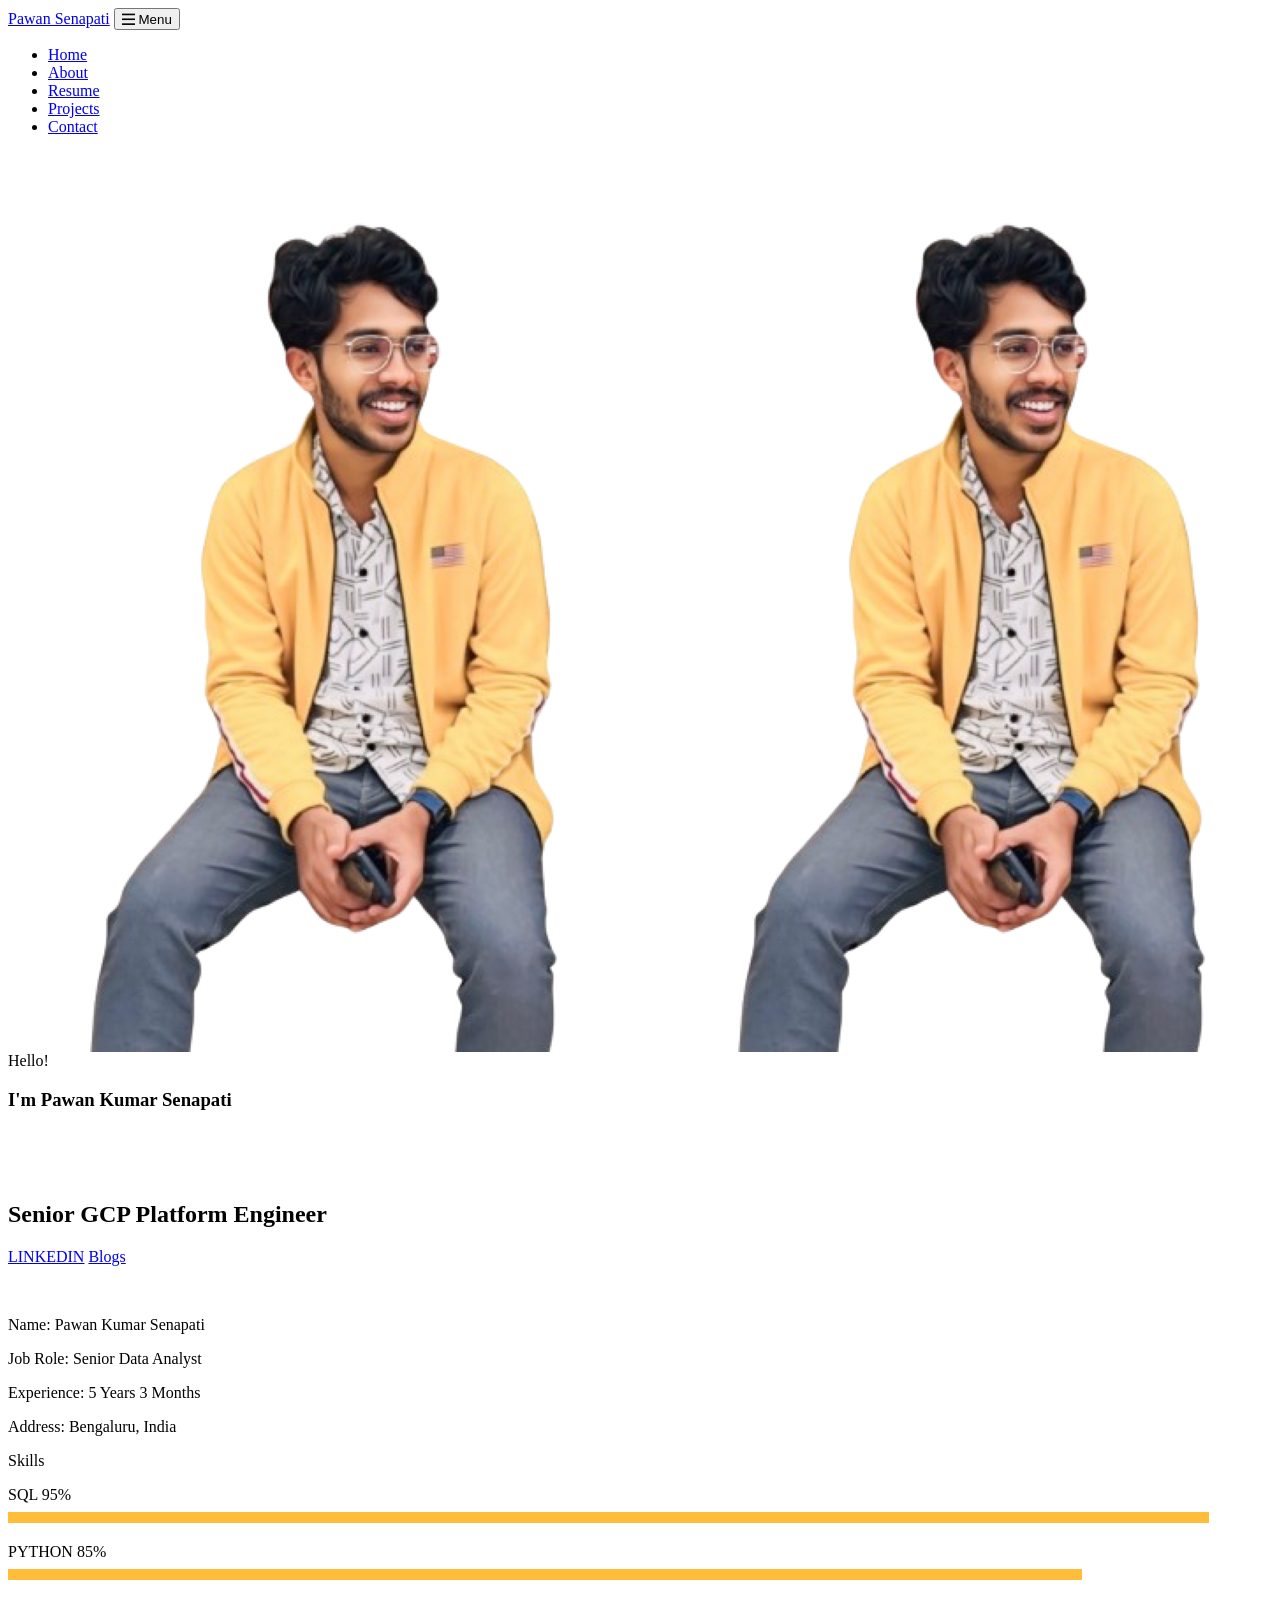
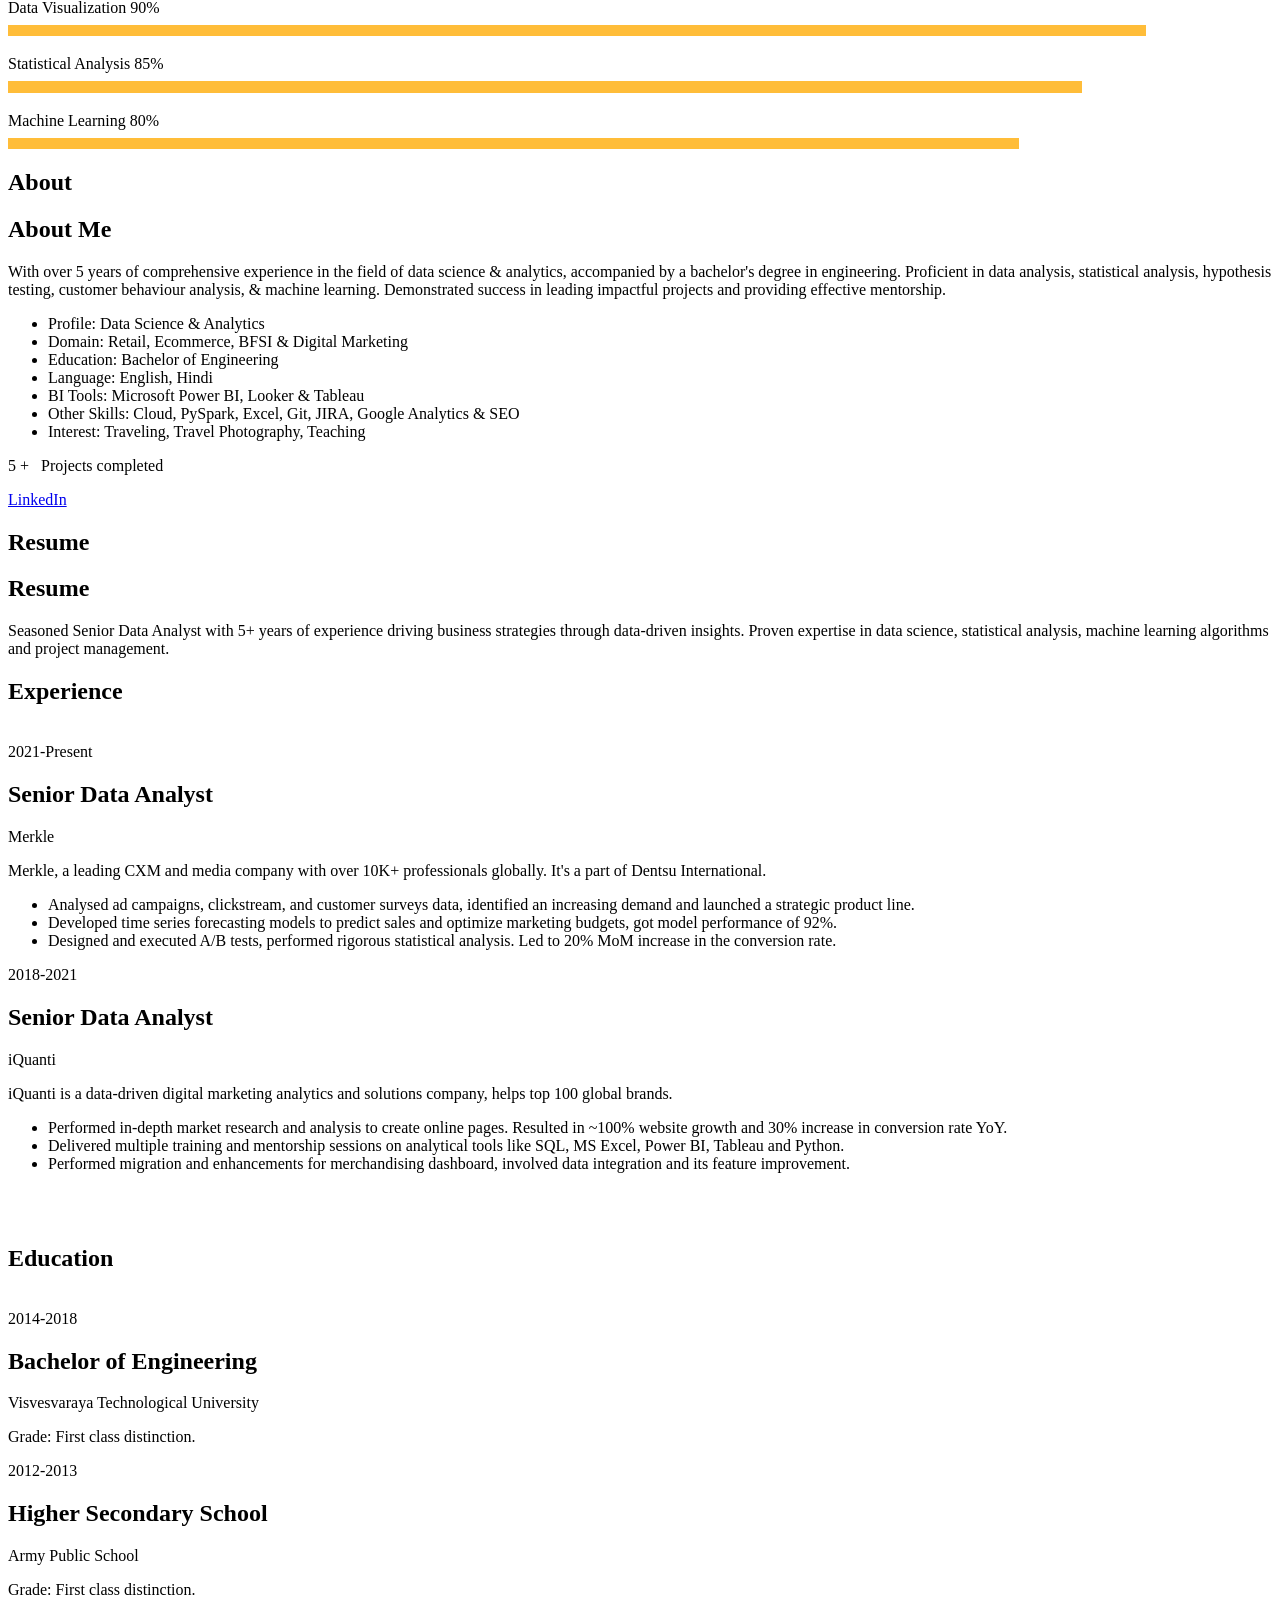
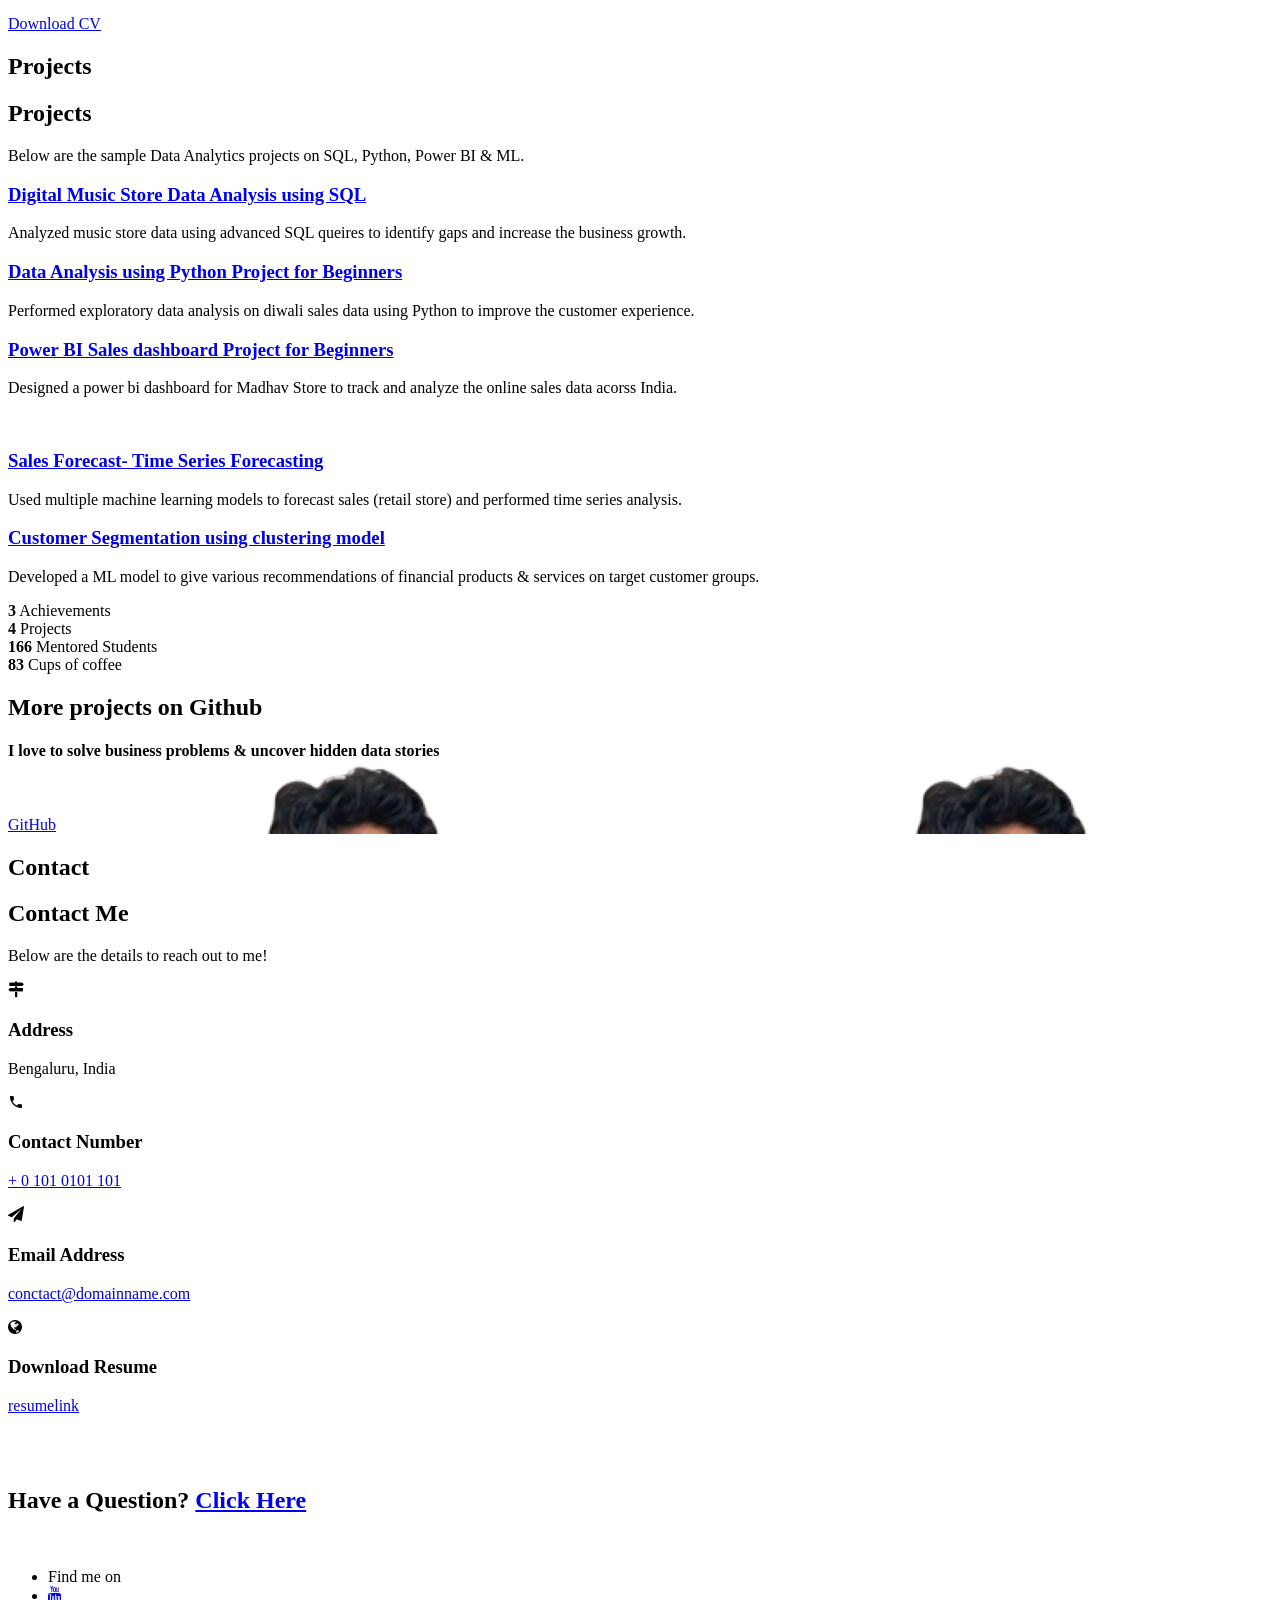
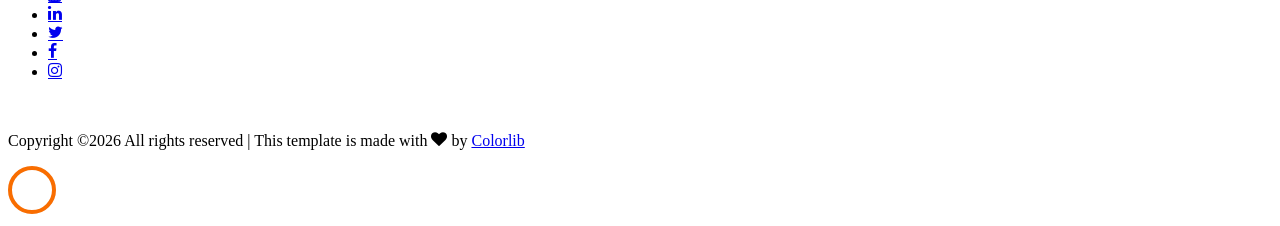
==== index.html @ 149238f6 "bg image" ====
<!DOCTYPE html>
<html lang="en">
  <head>
    <title>Pawan Kumar Senapati Portfolio</title>
    <meta charset="utf-8">
    <meta name="viewport" content="width=device-width, initial-scale=1, shrink-to-fit=no">
    
    <link href="https://fonts.googleapis.com/css?family=Poppins:100,200,300,400,500,600,700,800,900" rel="stylesheet">

    <link rel="stylesheet" href="css/open-iconic-bootstrap.min.css">
    <link rel="stylesheet" href="css/animate.css">
    
    <link rel="stylesheet" href="css/owl.carousel.min.css">
    <link rel="stylesheet" href="css/owl.theme.default.min.css">
    <link rel="stylesheet" href="css/magnific-popup.css">

    <link rel="stylesheet" href="css/aos.css">

    <link rel="stylesheet" href="css/ionicons.min.css">
    
    <link rel="stylesheet" href="css/flaticon.css">
    <link rel="stylesheet" href="css/icomoon.css">
    <link rel="stylesheet" href="css/style.css">



<style>

/*======================================
//--//-->   ABOUT
======================================*/

.about-mf .box-shadow-full {
  padding-top: 4rem;
  padding-bottom: 4rem;
}

.about-mf .about-img {
  margin-bottom: 2rem;
}

.about-mf .about-img img {
  margin-left: 10px;
}


.skill-mf .progress {
  /* background-color: #cde1f8; */
  margin: .5rem 0 1.2rem 0;
  border-radius: 0;
  height: .7rem;
}

.skill-mf .progress .progress-bar {
  height: .7rem;
  background-color: #ffbd39;
}


/* Animation styles */
#typing-animation {
  position: relative;
  font-size: 30px;
  font-weight: bold;
  color: rgb(255, 255, 255);
  overflow: hidden;
  white-space: nowrap;
  animation: typing 3s steps(20, end) infinite;
}

#typing-animation:before {
  content: "";
  /* position: absolute; */
  top: 0;
  left: 0;
  width: 0;
  height: 100%;
  background-color: #ccc;
  animation: typing-cursor 0.5s ease-in-out infinite;
}

@keyframes typing {
  from {
    width: 0;
  }
  to {
    width: 100%;
  }
}

@keyframes typing-cursor {
  from {
    width: 5px;
  }
  to {
    width: 0;
  }
}


/* project image zoom effect */

.zoom-effect {
  overflow: hidden;
  transition: transform 0.3s ease-out;
}

.zoom-effect:hover {
  transform: scale(1.1);
}


</style>


  </head>
  <body data-spy="scroll" data-target=".site-navbar-target" data-offset="300">
	  
	  
    <nav class="navbar navbar-expand-lg navbar-dark ftco_navbar ftco-navbar-light site-navbar-target" id="ftco-navbar">
	    <div class="container">
	      <a class="navbar-brand" href="index.html">Pawan Senapati</a>
	      <button class="navbar-toggler js-fh5co-nav-toggle fh5co-nav-toggle" type="button" data-toggle="collapse" data-target="#ftco-nav" aria-controls="ftco-nav" aria-expanded="false" aria-label="Toggle navigation">
	        <span class="oi oi-menu"></span> Menu
	      </button>

	      <div class="collapse navbar-collapse" id="ftco-nav">
	        <ul class="navbar-nav nav ml-auto">
	          <li class="nav-item"><a href="#home-section" class="nav-link"><span>Home</span></a></li>
	          <li class="nav-item"><a href="#about-section" class="nav-link"><span>About</span></a></li>
	          <li class="nav-item"><a href="#resume-section" class="nav-link"><span>Resume</span></a></li>
	          <li class="nav-item"><a href="#project-section" class="nav-link"><span>Projects</span></a></li>
	          <li class="nav-item"><a href="#contact-section" class="nav-link"><span>Contact</span></a></li>
	        </ul>
	      </div>
	    </div>
	  </nav>
	  <section id="home-section" class="hero">
		  <div class="home-slider  owl-carousel">
	       <div class="slider-item ">
	      	<div class="overlay"></div>
	         <div class="container">
	          <div class="row d-md-flex no-gutters slider-text align-items-end justify-content-end" data-scrollax-parent="true">
	          	<div class="one-third js-fullheight order-md-last img" style="background-image:url(images/bg_main.PNG);">
	          	 <div class="overlay"></div>
	          	</div>
		          <div class="one-forth d-flex  align-items-center ftco-animate" data-scrollax=" properties: { translateY: '70%' }">
		          	<div class="text">
		          		<span class="subheading">Hello!</span>
			            <h3 class="mb-4 mt-3">I'm <span>Pawan Kumar Senapati</span></h3>

						<!-- Element to contain animated typing -->
						<span id="typing-animation"></span>

						<script>

						// Initialize the typing animation
						const typingAnimationElement = document.getElementById('typing-animation');

						// Create an array of typing text
						const typingTexts = [
						'Engineer  ',
						'YouTuber  ',
						'Teacher   ',
						];

						// Create a function to display the typing animation for a given text
						function playTypingAnimation(text) {
						// Loop through each character and add it to the element
						for (let i = 0; i < text.length; i++) {
							setTimeout(() => {
							typingAnimationElement.textContent += text[i];
							}, i * 200); // Increase the delay to slow down the typing animation
						}

						// Once the animation is complete, reset the text and start over
						setTimeout(() => {
							typingAnimationElement.textContent = '';
							playTypingAnimation(typingTexts[(typingTexts.indexOf(text) + 1) % typingTexts.length]);
						}, text.length * 200);
						}

						// Start the typing animation loop
						playTypingAnimation(typingTexts[0]);

						</script>

						<br>
						<br>
			            <h2>Senior GCP Platform Engineer</h2>
						<!-- <h2 class="d-flex" style="margin-bottom: 0">With over 5 years of experience</h2> -->
						<!-- <br> -->
			            <p><a href="https://www.linkedin.com/in/pawangcp/" class="btn btn-primary py-3 px-4"> LINKEDIN</a> 
							<a href="https://medium.com/@pawansenapati1999" class="btn btn-white btn-outline-white py-3 px-4">Blogs</a></p>
		            </div>
		          </div>
	        	</div>
	        </div>
	      </div>
		</div>
    </section>



    <section class="ftco-about img ftco-section ftco-no-pb" id="about-section">
    	<div class="container">
			<div class="row">
				<div class="row d-flex align-items-stretch">
				<!-- <div class="row d-flex"> -->
					<div class="col-md-6 col-lg-5 d-flex">
						<div class="img-about img d-flex align-items-stretch">
							<div class="overlay">
								<div class="row">
									<div class="col-sm-6 col-md-5">
									  <div class="about-img">
										<img src="images/about-me.png" class="img-fluid rounded b-shadow-a" alt="">
									  </div>
									</div>
									<!-- Details next to profile image -->
									<div class="col-sm-6 col-md-7">
									  <div class="about-info">
										<p><span class="title-s">Name: </span> <span>Pawan Kumar Senapati</span></p>
										<p><span class="title-s">Job Role: </span> <span>Senior Data Analyst</span></p>
										<p><span class="title-s">Experience: </span> <span>5 Years 3 Months</span></p>
										<p><span class="title-s">Address: </span> <span>Bengaluru, India</span></p>
									  </div>
									</div>
								  </div>

								<div class="skill-mf">
									<p class="title-s">Skills</p>
									<span>SQL</span> <span class="pull-right">95%</span>
									<div class="progress">
										<div class="progress-bar" role="progressbar" style="width: 95%;" aria-valuenow="95" aria-valuemin="0"
											aria-valuemax="100"></div>
									</div>
									
									<span>PYTHON</span> <span class="pull-right">85%</span>
									<div class="progress">
										<div class="progress-bar" role="progressbar" style="width: 85%" aria-valuenow="85" aria-valuemin="0"
											aria-valuemax="100"></div>
									</div>
									
									<span>Data Visualization</span> <span class="pull-right">90%</span>
									<div class="progress">
										<div class="progress-bar" role="progressbar" style="width: 90%" aria-valuenow="90" aria-valuemin="0"
											aria-valuemax="100"></div>
									</div>
									
									<span>Statistical Analysis</span> <span class="pull-right">85%</span>
									<div class="progress">
										<div class="progress-bar" role="progressbar" style="width: 85%" aria-valuenow="85" aria-valuemin="0"
											aria-valuemax="100"></div>
									</div>
									
									<span>Machine Learning</span> <span class="pull-right">80%</span>
									<div class="progress">
										<div class="progress-bar" role="progressbar" style="width: 80%" aria-valuenow="80" aria-valuemin="0"
											aria-valuemax="100"></div>
									</div>
								</div>
							</div>
						</div>
					</div>
					
					<div class="col-md-6 col-lg-7 pl-lg-5 pb-5">
						<div class="row justify-content-start pb-3">
							<div class="col-md-12 heading-section ftco-animate">
								
								<h1 class="big">About</h1>
								<h2 class="mb-4">About Me</h2>
								
								<p>With over 5 years of comprehensive experience in the field of data science & analytics, accompanied by a bachelor's degree in engineering. 
									Proficient in data analysis, statistical analysis, hypothesis testing, customer behaviour analysis, &amp; machine learning. 
									Demonstrated success in leading impactful projects and providing effective mentorship.</p>
								<ul class="about-info mt-4 px-md-0 px-2">
									<li class="d-flex"><span>Profile:</span> <span>Data Science &amp; Analytics</span></li>
									<li class="d-flex"><span>Domain:</span> <span>Retail, Ecommerce, BFSI &amp; Digital Marketing</span></li>
									<li class="d-flex"><span>Education:</span> <span>Bachelor of Engineering</span></li>
									<li class="d-flex"><span>Language:</span> <span>English, Hindi</span></li>
									<li class="d-flex"><span>BI Tools:</span> <span>Microsoft Power BI, Looker &amp; Tableau</span></li>
									<li class="d-flex"><span>Other Skills:</span> <span>Cloud, PySpark, Excel, Git, JIRA, Google Analytics &amp; SEO</span></li>
									<li class="d-flex"><span>Interest:</span> <span>Traveling, Travel Photography, Teaching</span></li>
									
								</ul>
							</div>
						</div>


						<div class="counter-wrap ftco-animate d-flex mt-md-3">
							<div class="text">
								<p class="mb-4">
									<span class="number" data-number="30">0</span> <span>+</span>
									<span>&nbsp; Projects completed</span>
								</p>
								<p><a href="https://www.linkedin.com/in/rishabhnmishra/" class="btn btn-primary py-3 px-3">LinkedIn</a></p>
							</div>
						</div>
					</div>
				</div>
			</div>
		</div>
    </section>



	
    <section class="ftco-section ftco-no-pb" id="resume-section">
    	<div class="container">
    		<div class="row justify-content-center pb-5">
          <div class="col-md-10 heading-section text-center ftco-animate">
          	<h1 class="big big-2">Resume</h1>
            <h2 class="mb-4">Resume</h2>
            <p>Seasoned Senior Data Analyst with 5+ years of experience driving business strategies through data-driven insights. Proven expertise in data science, statistical analysis, machine learning algorithms and project management.</p>
          </div>
        </div>

		<div class="row">
			<h1 class="big-4">Experience</h1>
			<div class="underline"></div>
		</div>
		<br>
		
		<div class="row">
				<div class="col-md-6">
					<div class="resume-wrap ftco-animate">
						<span class="date">2021-Present</span>
						<h2>Senior Data Analyst</h2>
						<span class="position">Merkle</span>
						<p class="mt-4">Merkle, a leading CXM and media company with over 10K+ professionals globally. It's a part of Dentsu International. 
							<ul>
								<li>Analysed ad campaigns, clickstream, and customer surveys data, identified an increasing demand and launched a strategic product line.</li>
								<li>Developed time series forecasting models to predict sales and optimize marketing budgets, got model performance of 92%.</li>
								<li>Designed and executed A/B tests, performed rigorous statistical analysis. Led to 20% MoM increase in the conversion rate.</li>
							</ul>
						</p>
					</div>

				</div>

				<div class="col-md-6">
					<div class="resume-wrap ftco-animate">
						<span class="date">2018-2021</span>
						<h2>Senior Data Analyst</h2>
						<span class="position">iQuanti</span>
						<p class="mt-4">iQuanti is a data-driven digital marketing analytics and solutions company, helps top 100 global brands. 
							<ul>
								<li>Performed in-depth market research and analysis to create online pages. Resulted in ~100% website growth and 30% increase in conversion rate YoY.</li>
								<li>Delivered multiple training and mentorship sessions on analytical tools like SQL, MS Excel, Power BI, Tableau and Python.</li>
								<li>Performed migration and enhancements for merchandising dashboard, involved data integration and its feature improvement.</li>
							</ul>
						</p>
					</div>

				</div>
			</div>

		<br>
		<br>

		<div class="row">
			<h1 class="big-4">Education</h1>
			<div class="underline"></div>
		</div>
		<br>
		
			<div class="row">
    			<div class="col-md-6">
    				<div class="resume-wrap ftco-animate">
    					<span class="date">2014-2018</span>
    					<h2>Bachelor of Engineering</h2>
    					<span class="position">Visvesvaraya Technological University</span>
    					<p class="mt-4">Grade: First class distinction.</p>
    				</div>
    			</div>

    			<div class="col-md-6">
    				<div class="resume-wrap ftco-animate">
    					<span class="date">2012-2013</span>
    					<h2>Higher Secondary School</h2>
    					<span class="position">Army Public School</span>
    					<p class="mt-4">Grade: First class distinction.</p>
    				</div>
				</div>
    		</div>

    		<div class="row justify-content-center mt-5">
    			<div class="col-md-6 text-center ftco-animate">
    				<p><a href="#" class="btn btn-primary py-4 px-5">Download CV</a></p>
    			</div>
    		</div>
    	</div>
    </section>

   

    <section class="ftco-section" id="project-section">
      <div class="container">
        <div class="row justify-content-center mb-5 pb-5">
          <div class="col-md-7 heading-section text-center ftco-animate">
            <h1 class="big big-2">Projects</h1>
            <h2 class="mb-4">Projects</h2>
            <p>Below are the sample Data Analytics projects on SQL, Python, Power BI & ML.</p>
          </div>
        </div>
        <div class="row d-flex">
          <div class="col-md-4 d-flex ftco-animate">
          	<div class="blog-entry justify-content-end">
              <a href="https://github.com/rishabhnmishra/SQL_Music_Store_Analysis/blob/main/Music_Store_Query.sql" class="block-20 zoom-effect" style="background-image: url('images/proj_1.jpg');">
              </a>
              <div class="text mt-3 float-right d-block">

                <h3 class="heading"><a href="https://github.com/rishabhnmishra/SQL_Music_Store_Analysis/blob/main/Music_Store_Query.sql">Digital Music Store Data Analysis using SQL</a></h3>
                <p>Analyzed music store data using advanced SQL queires to identify gaps and increase the business growth.</p>
              </div>
            </div>
          </div>
          <div class="col-md-4 d-flex ftco-animate">
          	<div class="blog-entry justify-content-end">
              <a href="https://github.com/rishabhnmishra/Python_Diwali_Sales_Analysis/blob/main/Diwali_Sales_Analysis.ipynb" class="block-20 zoom-effect" style="background-image: url('images/proj_2.jpg');">
              </a>
              <div class="text mt-3 float-right d-block">

                <h3 class="heading"><a href="https://github.com/rishabhnmishra/Python_Diwali_Sales_Analysis/blob/main/Diwali_Sales_Analysis.ipynb">Data Analysis using Python Project for Beginners</a></h3>
                <p>Performed exploratory data analysis on diwali sales data using Python to improve the customer experience.</p>
              </div>
            </div>
          </div>
          <div class="col-md-4 d-flex ftco-animate">
          	<div class="blog-entry">
              <a href="https://github.com/rishabhnmishra/Madhav_Store_Analysis_PowerBI/blob/main/Madhav%20Store%20dashboard.jpg" class="block-20 zoom-effect" style="background-image: url('images/proj_3.jpg');">
              </a>
              <div class="text mt-3 float-right d-block">

                <h3 class="heading"><a href="https://github.com/rishabhnmishra/Madhav_Store_Analysis_PowerBI/blob/main/Madhav%20Store%20dashboard.jpg">Power BI Sales dashboard Project for Beginners</a></h3>
                <p>Designed a power bi dashboard for Madhav Store to track and analyze the online sales data acorss India.</p>
              </div>
            </div>
          </div>
        </div>
	<br>
		<!-- added justify-content-center to center align the last two projects -->
		<div class="row d-flex justify-content-center">  
			<div class="col-md-4 d-flex ftco-animate">
				<div class="blog-entry justify-content-end">
				<a href="https://github.com/rishabhnmishra/sales_forecasting/tree/main" class="block-20 zoom-effect" style="background-image: url('images/proj_4.jpg');">
				</a>
				<div class="text mt-3 float-right d-block">
  
				  <h3 class="heading"><a href="https://github.com/rishabhnmishra/sales_forecasting/tree/main">Sales Forecast- Time Series Forecasting</a></h3>
				  <p>Used multiple machine learning models to forecast sales (retail store) and performed time series analysis.</p>
				</div>
			  </div>
			</div>
			<div class="col-md-4 d-flex ftco-animate">
				<div class="blog-entry justify-content-end">
				<a href="https://github.com/rishabhnmishra/customer_segmentation/blob/main/Customer_Segmentation-final.ipynb" class="block-20 zoom-effect" style="background-image: url('images/proj_5.jpg');">
				</a>
				<div class="text mt-3 float-right d-block">
  
				  <h3 class="heading"><a href="https://github.com/rishabhnmishra/customer_segmentation/blob/main/Customer_Segmentation-final.ipynb">Customer Segmentation using clustering model</a></h3>
				  <p>Developed a ML model to give various recommendations of financial products &amp; services on target customer groups.</p>
				</div>
			  </div>
			</div>
		 </div>
	  </div>
    </section>

	<section class="ftco-section ftco-no-pt ftco-no-pb ftco-counter img" id="section-counter">
      <div class="container">
		<div class="row d-md-flex align-items-center">
          <div class="col-md d-flex justify-content-center counter-wrap ftco-animate">
            <div class="block-18">
              <div class="text">
                <strong class="number" data-number="20">0</strong>
                <span>Achievements</span>
              </div>
            </div>
          </div>
          <div class="col-md d-flex justify-content-center counter-wrap ftco-animate">
            <div class="block-18">
              <div class="text">
                <strong class="number" data-number="30">0</strong>
                <span>Projects</span>
              </div>
            </div>
          </div>
          <div class="col-md d-flex justify-content-center counter-wrap ftco-animate">
            <div class="block-18">
              <div class="text">
                <strong class="number" data-number="1000">0</strong>
                <span>Mentored Students</span>
              </div>
            </div>
          </div>
          <div class="col-md d-flex justify-content-center counter-wrap ftco-animate">
            <div class="block-18">
              <div class="text">
                <strong class="number" data-number="500">0</strong>
                <span>Cups of coffee</span>
              </div>
            </div>
          </div>
        </div>
      </div>
	
	  <div class="ftco-section ftco-hireme img margin-top" style="background-image: url(images/bg_main.PNG)">
			<!-- <div class="container"> -->
				<div class="row justify-content-center">
					<div class="col-md-7 ftco-animate text-center">
						<h2>More projects on<span> Github  </span> </h2>
						<div class="heading"> <h4> I love to solve business problems &amp; uncover hidden data stories </h4>
						<br>
						<p><a href="https://github.com/rishabhnmishra" class="btn btn-primary py-3 px-5">GitHub</a></p>
						</div>
					</div>
				</div>
			<!-- </div> -->
		</div>
	</section>



    <section class="ftco-section contact-section ftco-no-pb" id="contact-section">
      <div class="container">
      	<div class="row justify-content-center mb-5 pb-3">
          <div class="col-md-7 heading-section text-center ftco-animate">
            <h1 class="big big-2">Contact</h1>
            <h2 class="mb-4">Contact Me</h2>
            <p>Below are the details to reach out to me!</p>
          </div>
        </div>

        <div class="row d-flex contact-info mb-5">
          <div class="col-md-6 col-lg-3 d-flex ftco-animate">
          	<div class="align-self-stretch box p-4 text-center">
          		<div class="icon d-flex align-items-center justify-content-center">
          			<span class="icon-map-signs"></span>
          		</div>
          		<h3 class="mb-4">Address</h3>
	            <p>Bengaluru, India</p>
	          </div>
          </div>
          <div class="col-md-6 col-lg-3 d-flex ftco-animate">
          	<div class="align-self-stretch box p-4 text-center">
          		<div class="icon d-flex align-items-center justify-content-center">
          			<span class="icon-phone2"></span>
          		</div>
          		<h3 class="mb-4">Contact Number</h3>
	            <p><a href="tel://0101010101">+ 0 101 0101 101</a></p>
	          </div>
          </div>
          <div class="col-md-6 col-lg-3 d-flex ftco-animate">
          	<div class="align-self-stretch box p-4 text-center">
          		<div class="icon d-flex align-items-center justify-content-center">
          			<span class="icon-paper-plane"></span>
          		</div>
          		<h3 class="mb-4">Email Address</h3>
	            <p><a href="mailto:info@yoursite.com">conctact@domainname.com</a></p>
	          </div>
          </div>
          <div class="col-md-6 col-lg-3 d-flex ftco-animate">
          	<div class="align-self-stretch box p-4 text-center">
          		<div class="icon d-flex align-items-center justify-content-center">
          			<span class="icon-globe"></span>
          		</div>
          		<h3 class="mb-4">Download Resume</h3>
	            <p><a href="#">resumelink</a></p>
	          </div>
          </div>

		  <div class="container">
			<br>
			<br>
			<div class="row justify-content-center">
				<div class="col-md-7 ftco-animate text-center">
					<h2>Have a<span> Question?  </span> <a href="https://forms.gle/uLaTShUKXraAvHJ77" class="btn btn-primary py-3 px-5">Click Here</a> </h2>
				</div>
			</div>
				<br>
					<ul class="ftco-footer-social list-unstyled d-flex justify-content-center align-items-center mb-0">
					  <li class="ftco-animate normal-txt">Find me on  </li>
					  <li class="ftco-animate"><a href="https://www.youtube.com/@RishabhMishraOfficial"><span class="icon-youtube"></span></a></li>
					  <li class="ftco-animate"><a href="https://www.linkedin.com/in/rishabhnmishra/"><span class="icon-linkedin"></span></a></li>  
					  <li class="ftco-animate"><a href="https://twitter.com/rishabhnmishra"><span class="icon-twitter"></span></a></li>
					  <li class="ftco-animate"><a href="https://twitter.com/rishabhnmishra"><span class="icon-facebook"></span></a></li>
				      <li class="ftco-animate"><a href="https://www.instagram.com/rishabhnmishra/"><span class="icon-instagram"></span></a></li>
					</ul>
				<br>
		   </div>
   </div>
 </section>


 
	
    <footer class="ftco-footer ftco-section">
		<div class="container">
		  <div class="row">
			<div class="col-md-12 text-center">
  
			  <p><!-- Link back to Colorlib can't be removed. Template is licensed under CC BY 3.0. -->
	Copyright &copy;<script>document.write(new Date().getFullYear());</script> All rights reserved | This template is made with <i class="icon-heart color-danger" aria-hidden="true"></i> by <a href="https://colorlib.com" target="_blank">Colorlib</a>
	<!-- Link back to Colorlib can't be removed. Template is licensed under CC BY 3.0. --></p>
			</div>
		  </div>
		</div>
	  </footer>


  <!-- loader -->
  <div id="ftco-loader" class="show fullscreen"><svg class="circular" width="48px" height="48px"><circle class="path-bg" cx="24" cy="24" r="22" fill="none" stroke-width="4" stroke="#eeeeee"/><circle class="path" cx="24" cy="24" r="22" fill="none" stroke-width="4" stroke-miterlimit="10" stroke="#F96D00"/></svg></div>


  <script src="js/jquery.min.js"></script>
  <script src="js/jquery-migrate-3.0.1.min.js"></script>
  <script src="js/popper.min.js"></script>
  <script src="js/bootstrap.min.js"></script>
  <script src="js/jquery.easing.1.3.js"></script>
  <script src="js/jquery.waypoints.min.js"></script>
  <script src="js/jquery.stellar.min.js"></script>
  <script src="js/owl.carousel.min.js"></script>
  <script src="js/jquery.magnific-popup.min.js"></script>
  <script src="js/aos.js"></script>
  <script src="js/jquery.animateNumber.min.js"></script>
  <script src="js/scrollax.min.js"></script>
  
  <script src="js/main.js"></script>
    
  </body>
</html>
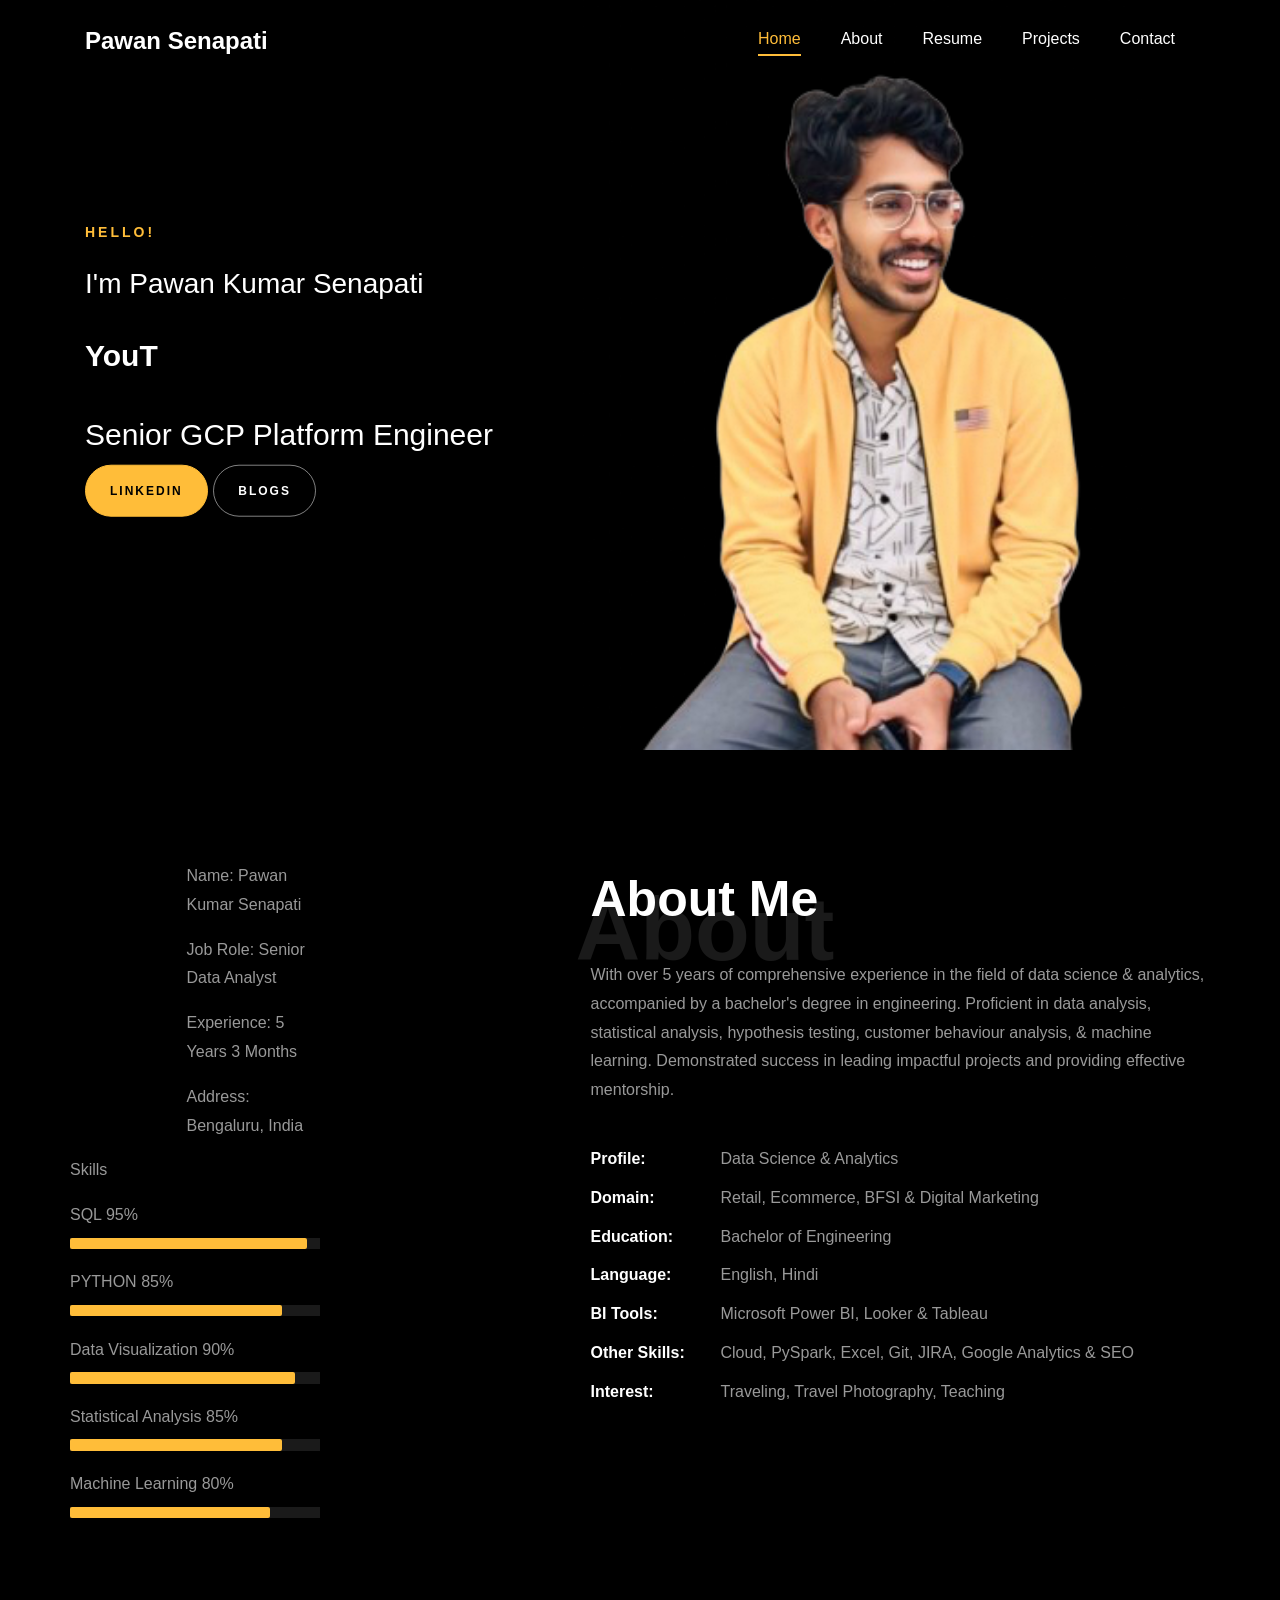
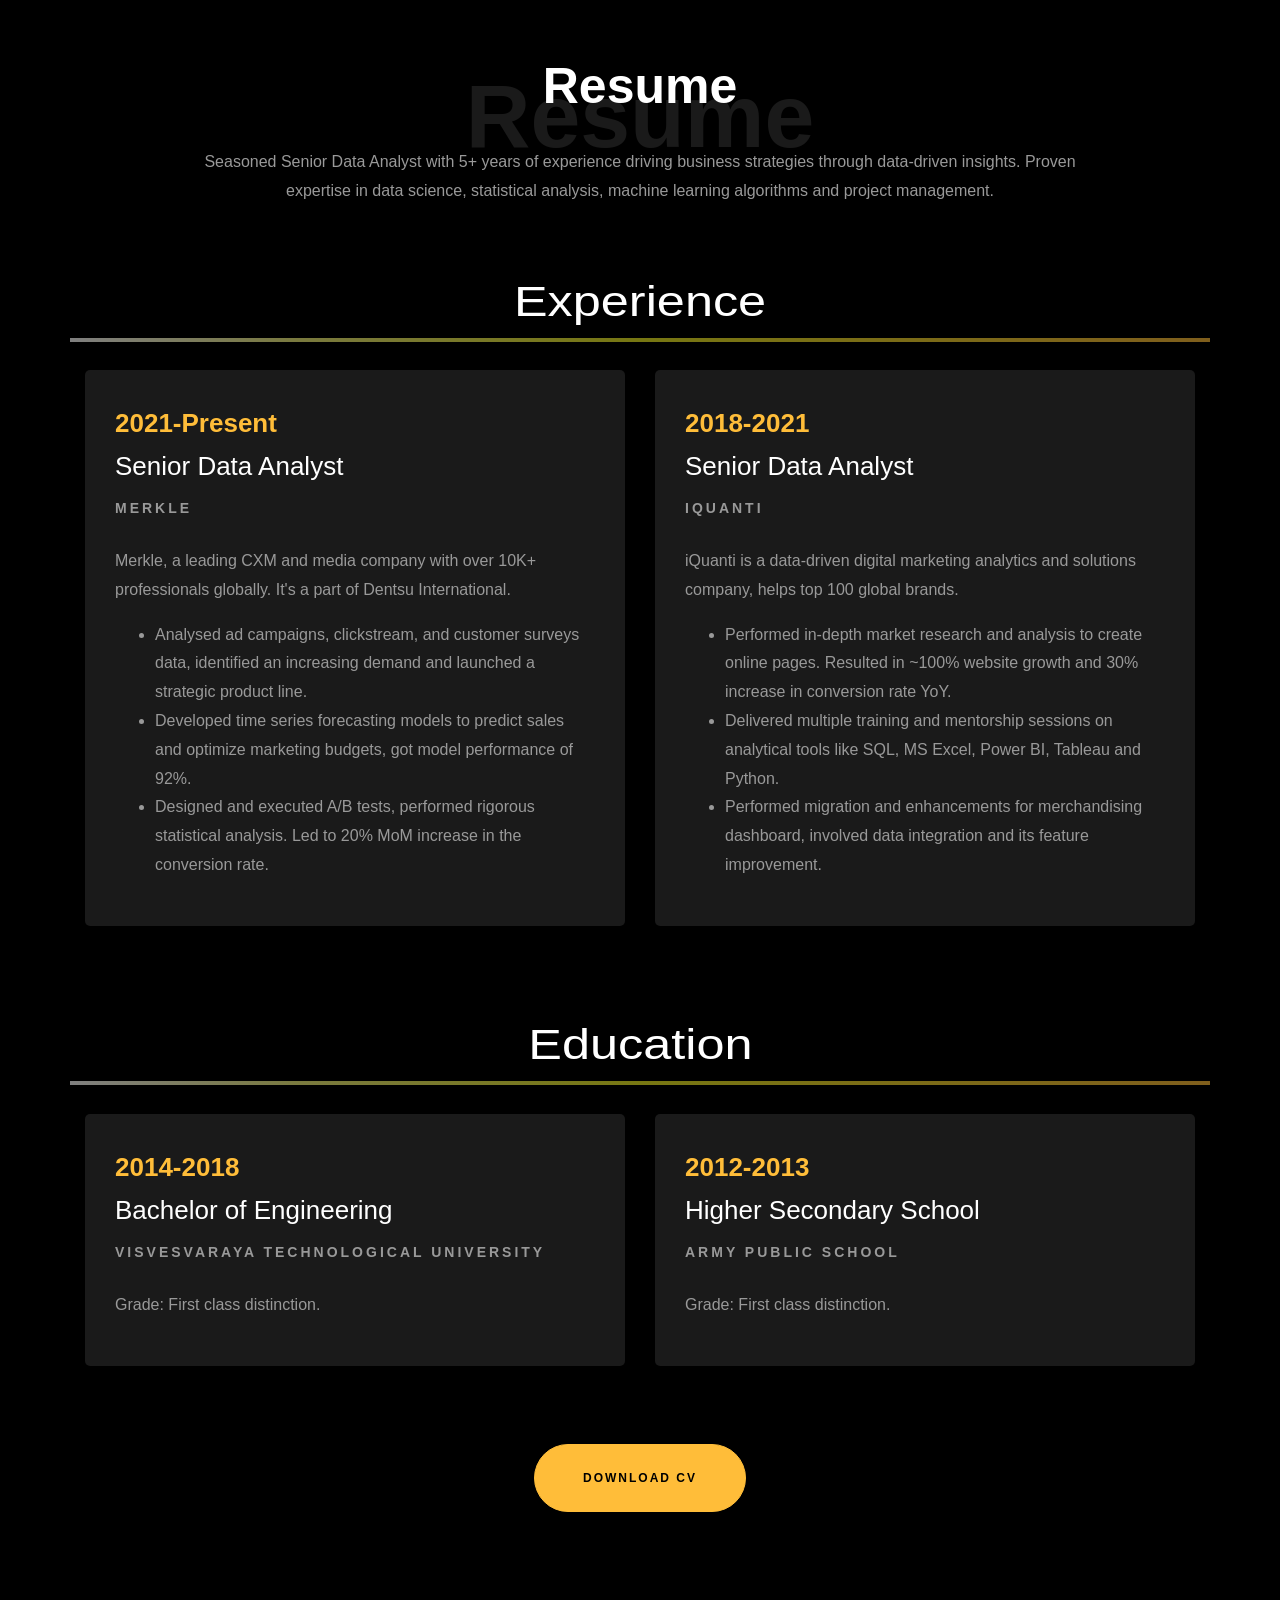
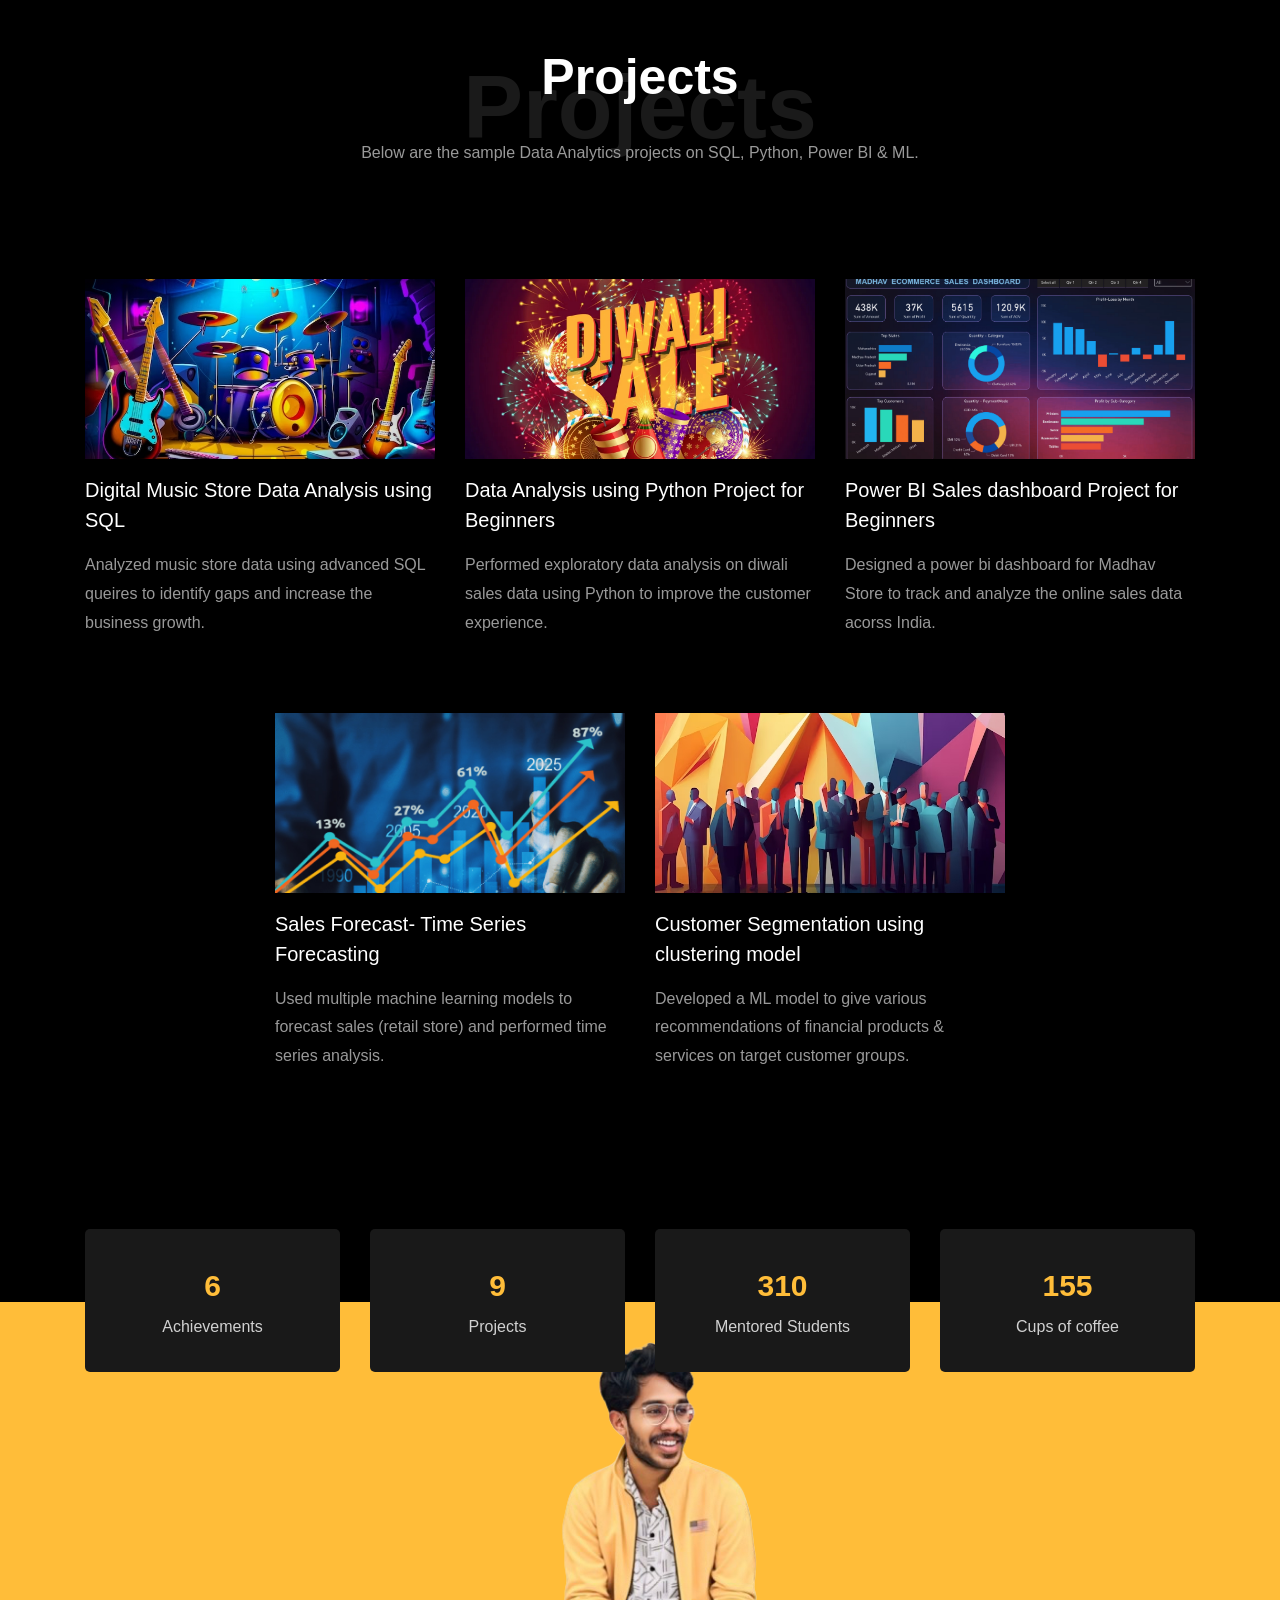
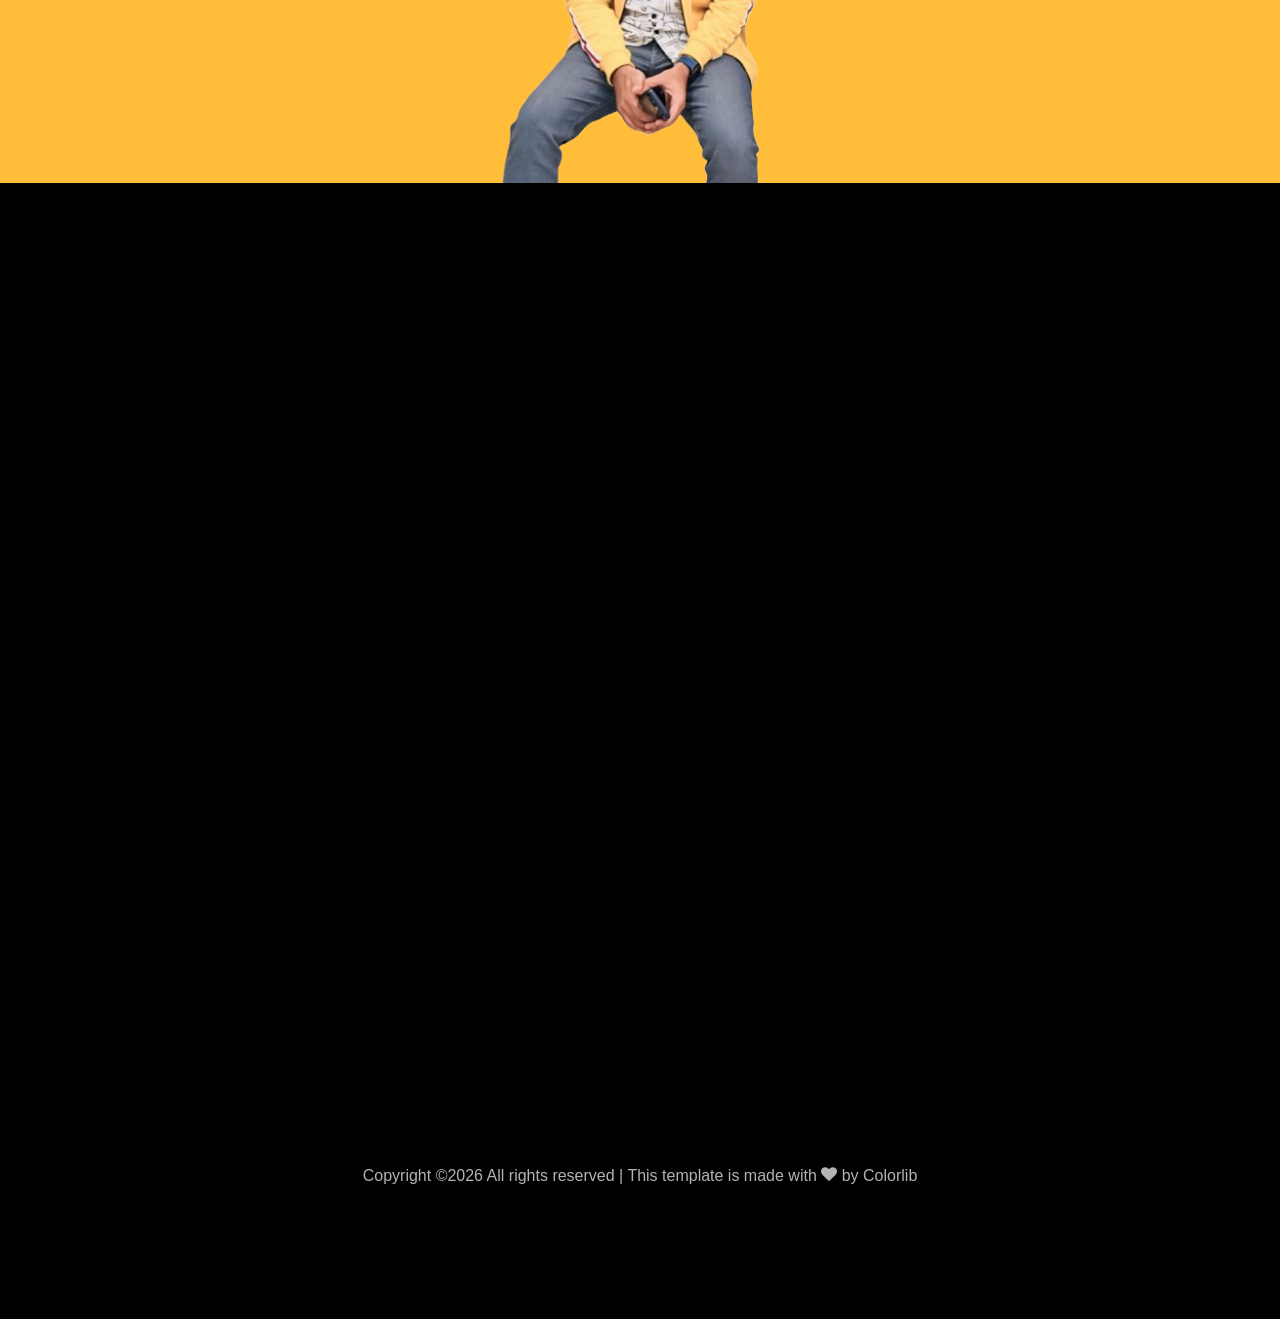
==== commit 5e0ed949: "remove projects and linkedin extra" ====
--- a/index.html
+++ b/index.html
@@ -285,17 +285,6 @@
 								</ul>
 							</div>
 						</div>
-
-
-						<div class="counter-wrap ftco-animate d-flex mt-md-3">
-							<div class="text">
-								<p class="mb-4">
-									<span class="number" data-number="30">0</span> <span>+</span>
-									<span>&nbsp; Projects completed</span>
-								</p>
-								<p><a href="https://www.linkedin.com/in/rishabhnmishra/" class="btn btn-primary py-3 px-3">LinkedIn</a></p>
-							</div>
-						</div>
 					</div>
 				</div>
 			</div>
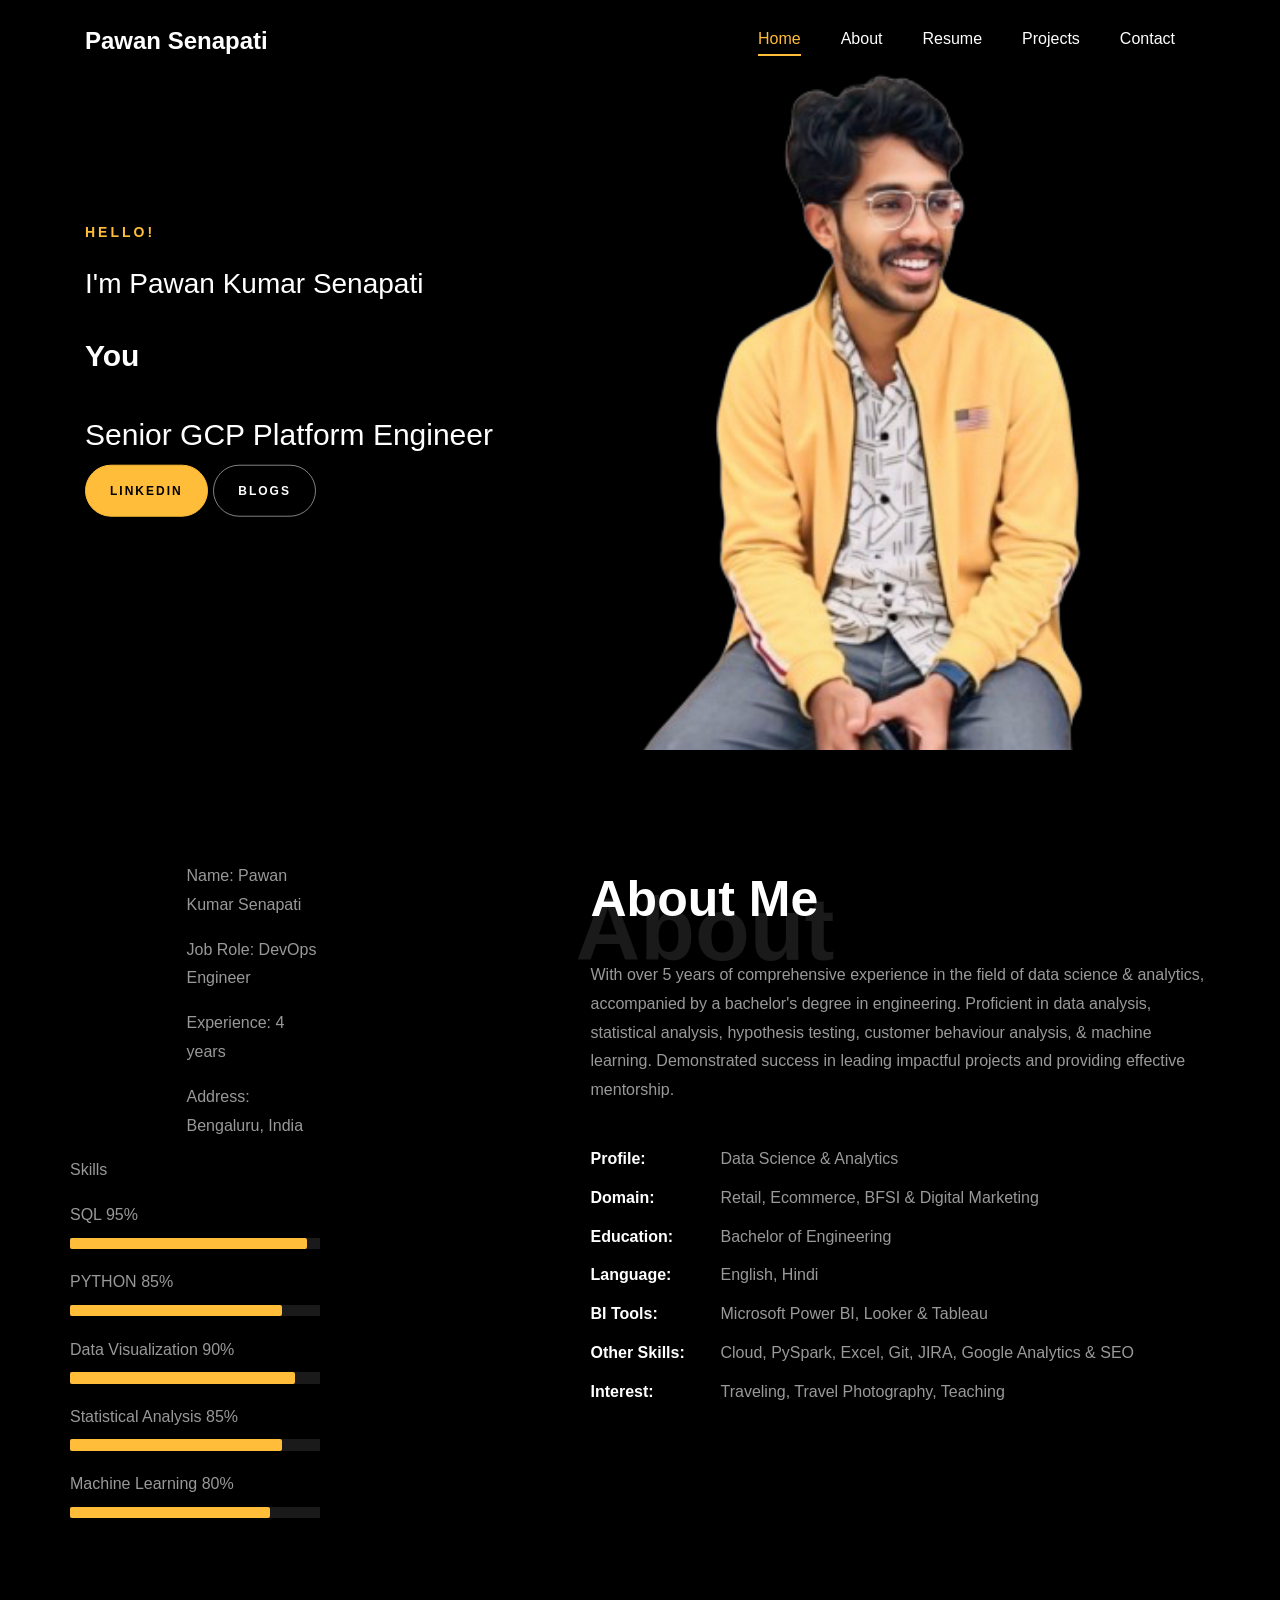
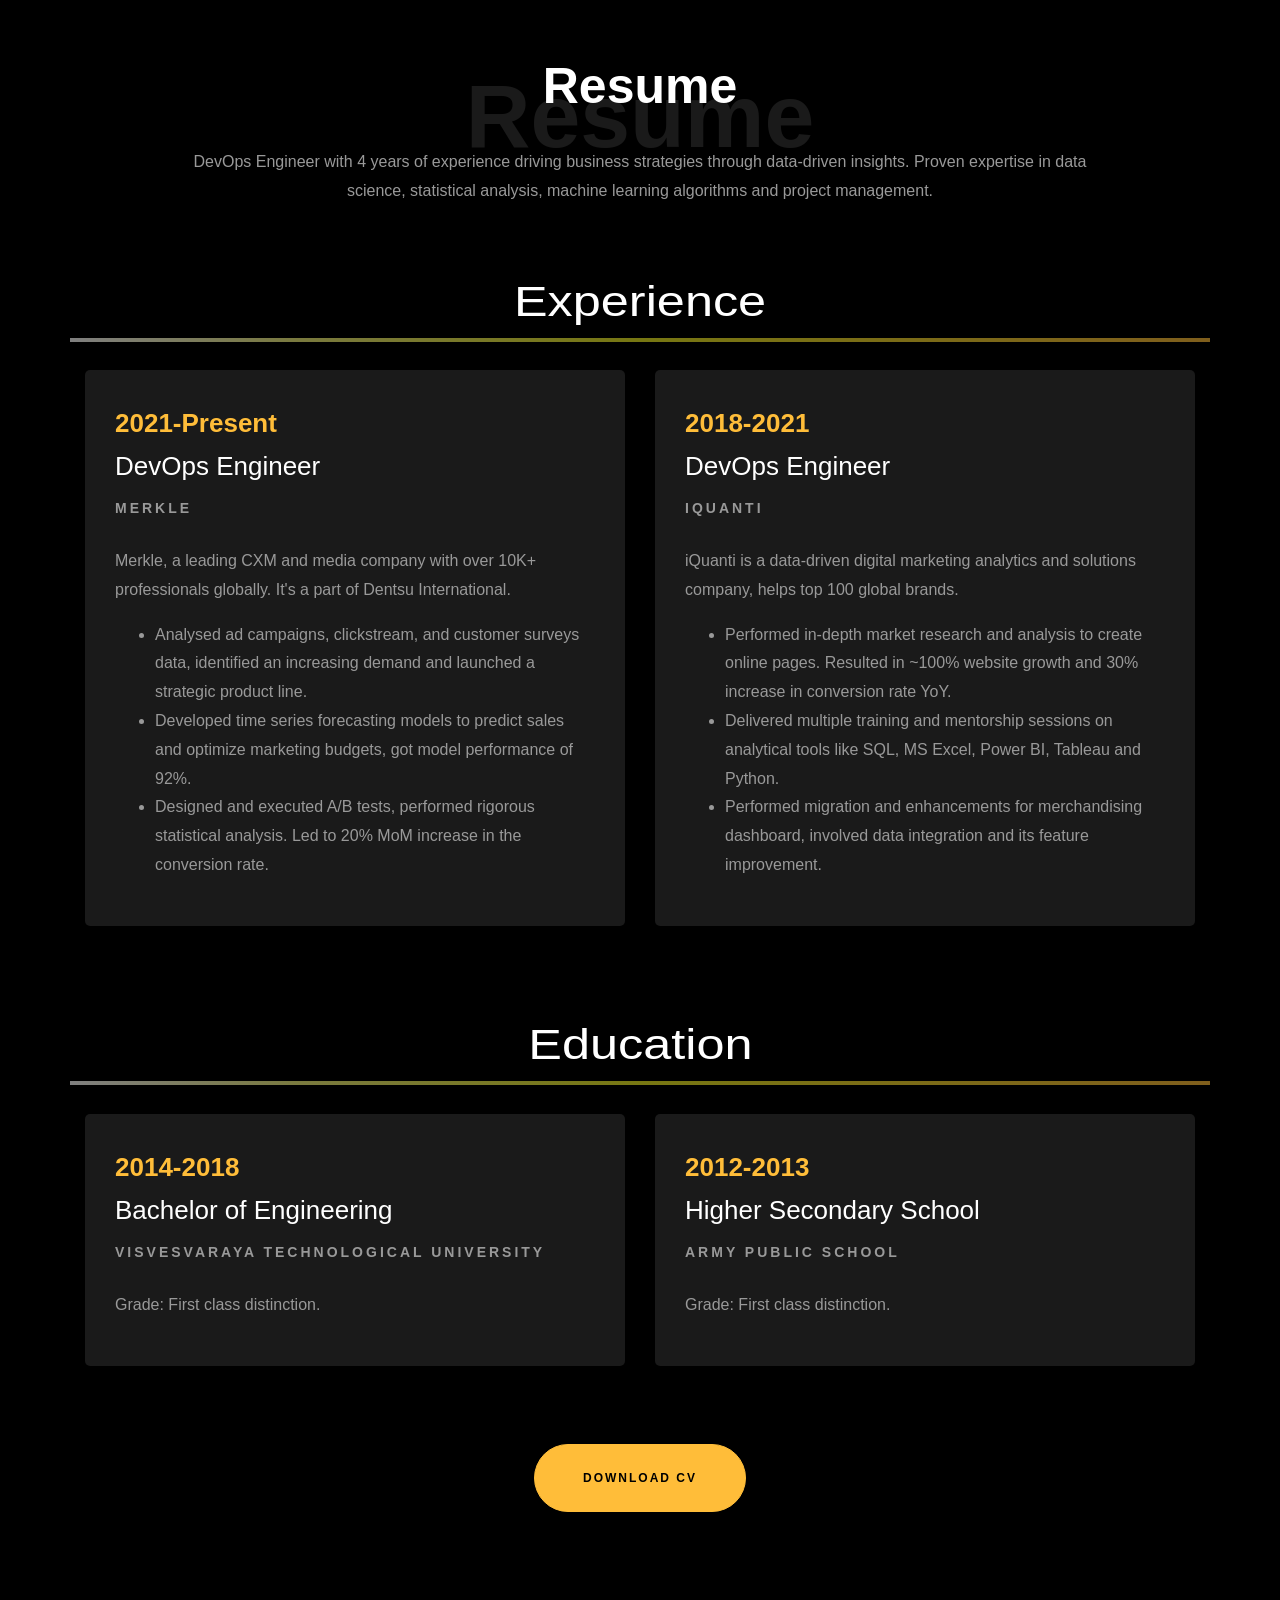
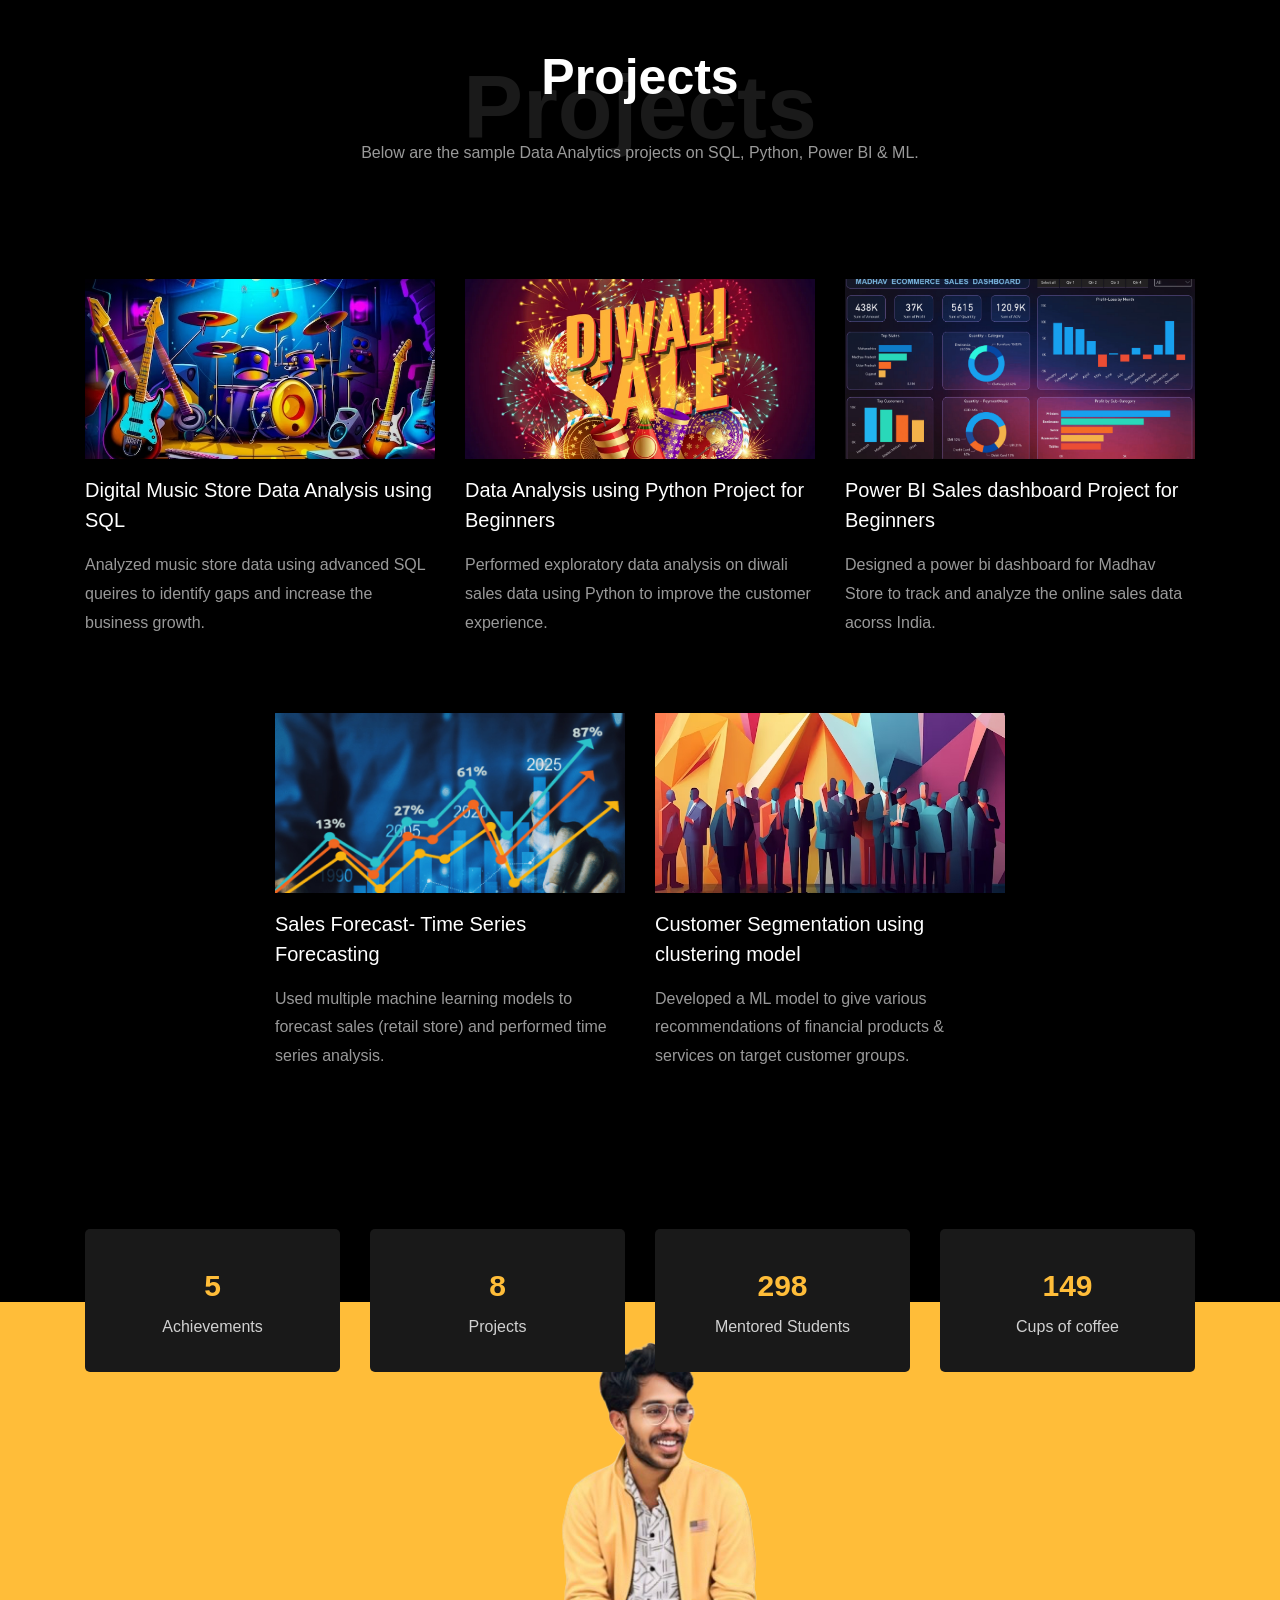
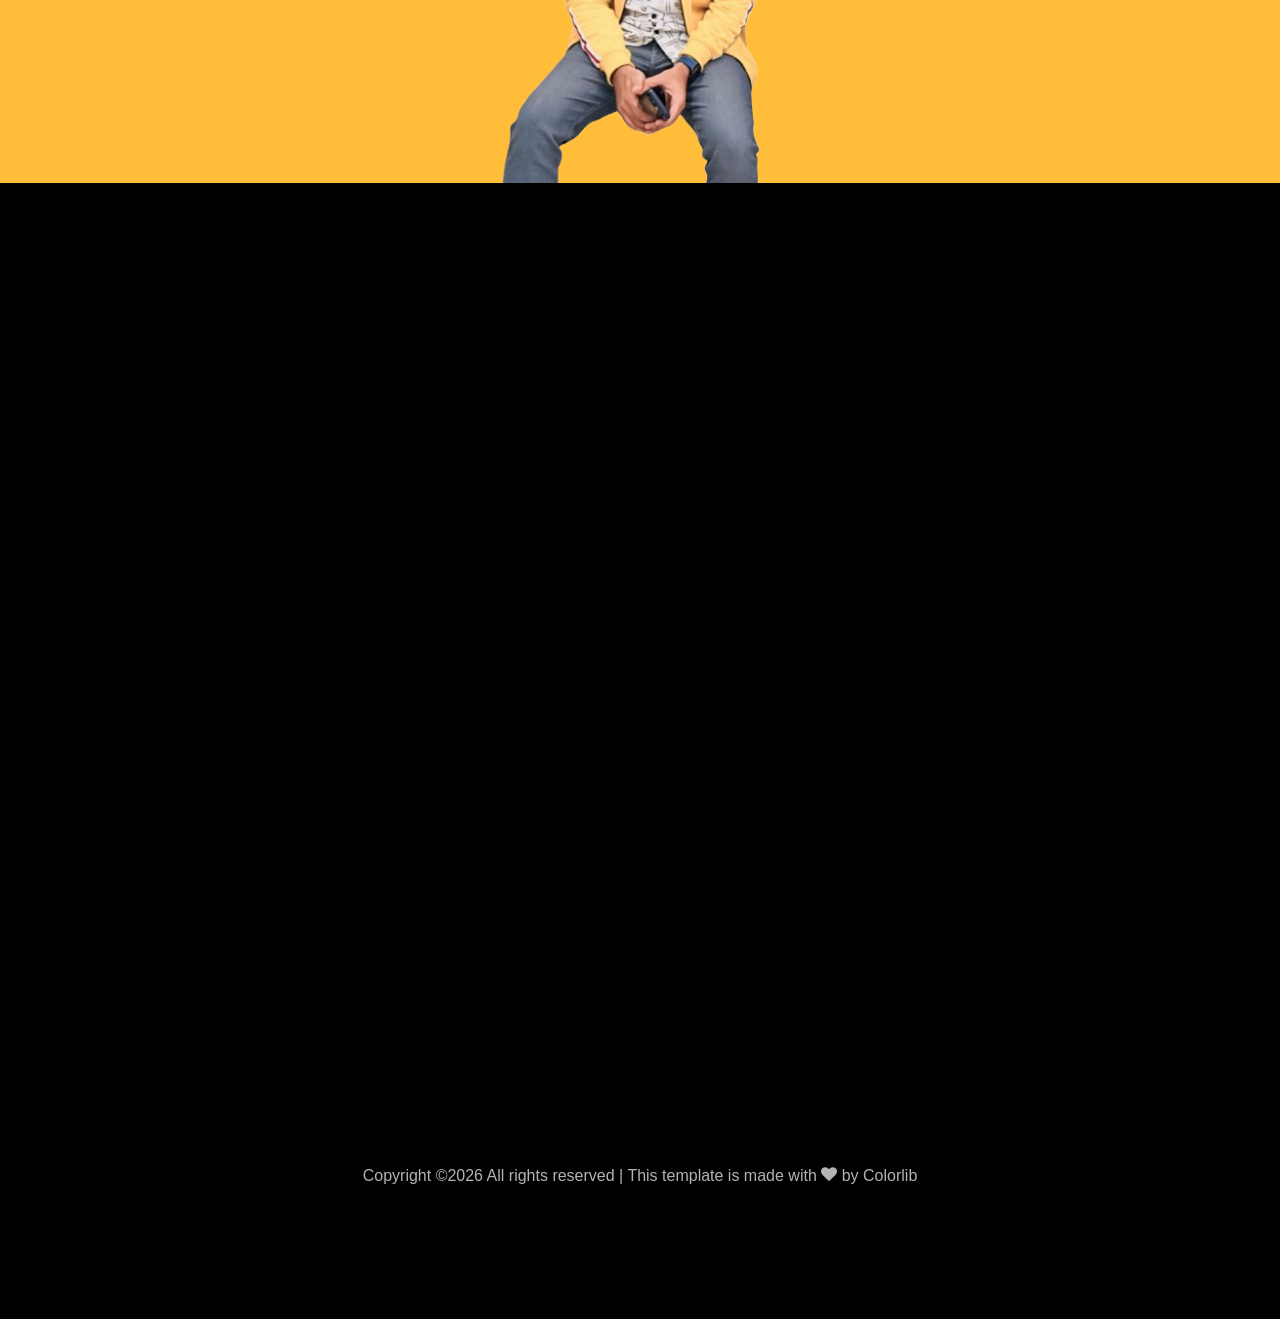
==== commit b7bae658: "exp" ====
--- a/index.html
+++ b/index.html
@@ -220,8 +220,8 @@
 									<div class="col-sm-6 col-md-7">
 									  <div class="about-info">
 										<p><span class="title-s">Name: </span> <span>Pawan Kumar Senapati</span></p>
-										<p><span class="title-s">Job Role: </span> <span>Senior Data Analyst</span></p>
-										<p><span class="title-s">Experience: </span> <span>5 Years 3 Months</span></p>
+										<p><span class="title-s">Job Role: </span> <span>DevOps Engineer</span></p>
+										<p><span class="title-s">Experience: </span> <span>4 years</span></p>
 										<p><span class="title-s">Address: </span> <span>Bengaluru, India</span></p>
 									  </div>
 									</div>
@@ -300,7 +300,7 @@
           <div class="col-md-10 heading-section text-center ftco-animate">
           	<h1 class="big big-2">Resume</h1>
             <h2 class="mb-4">Resume</h2>
-            <p>Seasoned Senior Data Analyst with 5+ years of experience driving business strategies through data-driven insights. Proven expertise in data science, statistical analysis, machine learning algorithms and project management.</p>
+            <p>DevOps Engineer with 4 years of experience driving business strategies through data-driven insights. Proven expertise in data science, statistical analysis, machine learning algorithms and project management.</p>
           </div>
         </div>
 
@@ -314,7 +314,7 @@
 				<div class="col-md-6">
 					<div class="resume-wrap ftco-animate">
 						<span class="date">2021-Present</span>
-						<h2>Senior Data Analyst</h2>
+						<h2>DevOps Engineer</h2>
 						<span class="position">Merkle</span>
 						<p class="mt-4">Merkle, a leading CXM and media company with over 10K+ professionals globally. It's a part of Dentsu International. 
 							<ul>
@@ -330,7 +330,7 @@
 				<div class="col-md-6">
 					<div class="resume-wrap ftco-animate">
 						<span class="date">2018-2021</span>
-						<h2>Senior Data Analyst</h2>
+						<h2>DevOps Engineer</h2>
 						<span class="position">iQuanti</span>
 						<p class="mt-4">iQuanti is a data-driven digital marketing analytics and solutions company, helps top 100 global brands. 
 							<ul>
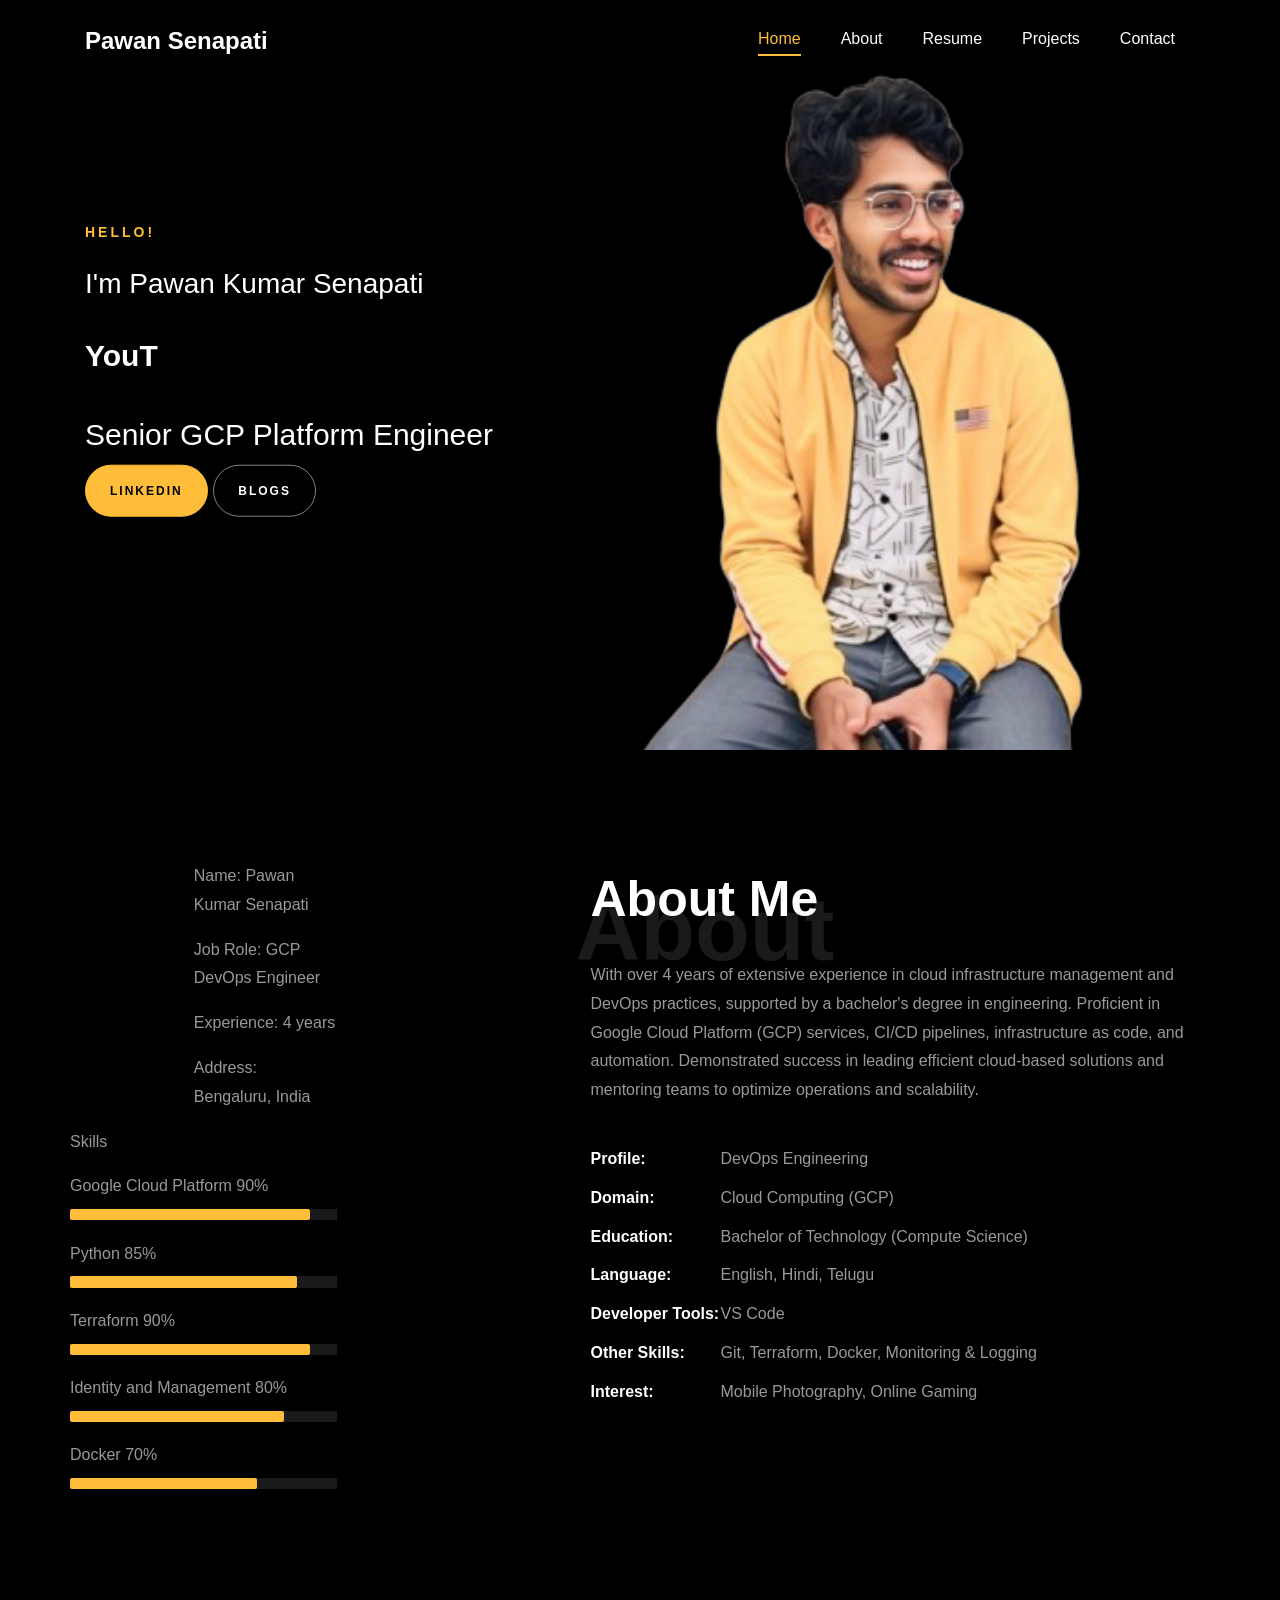
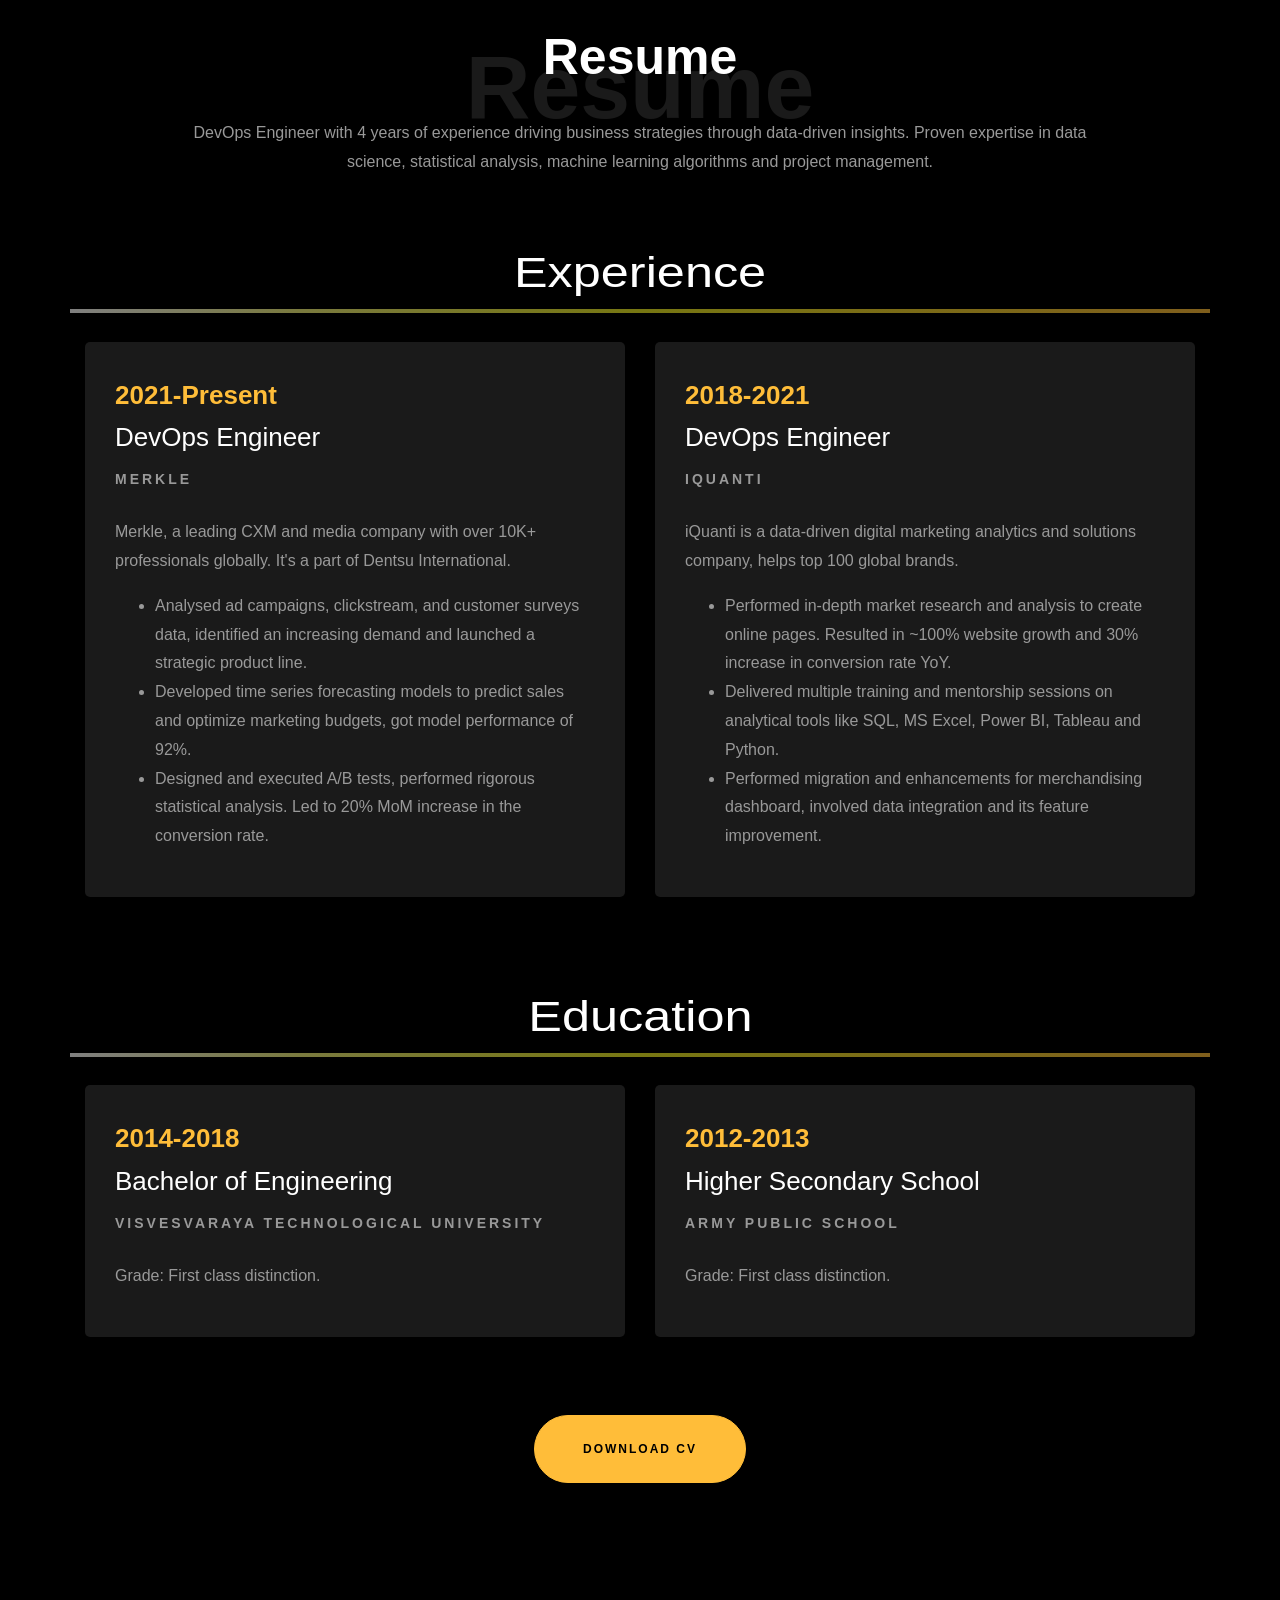
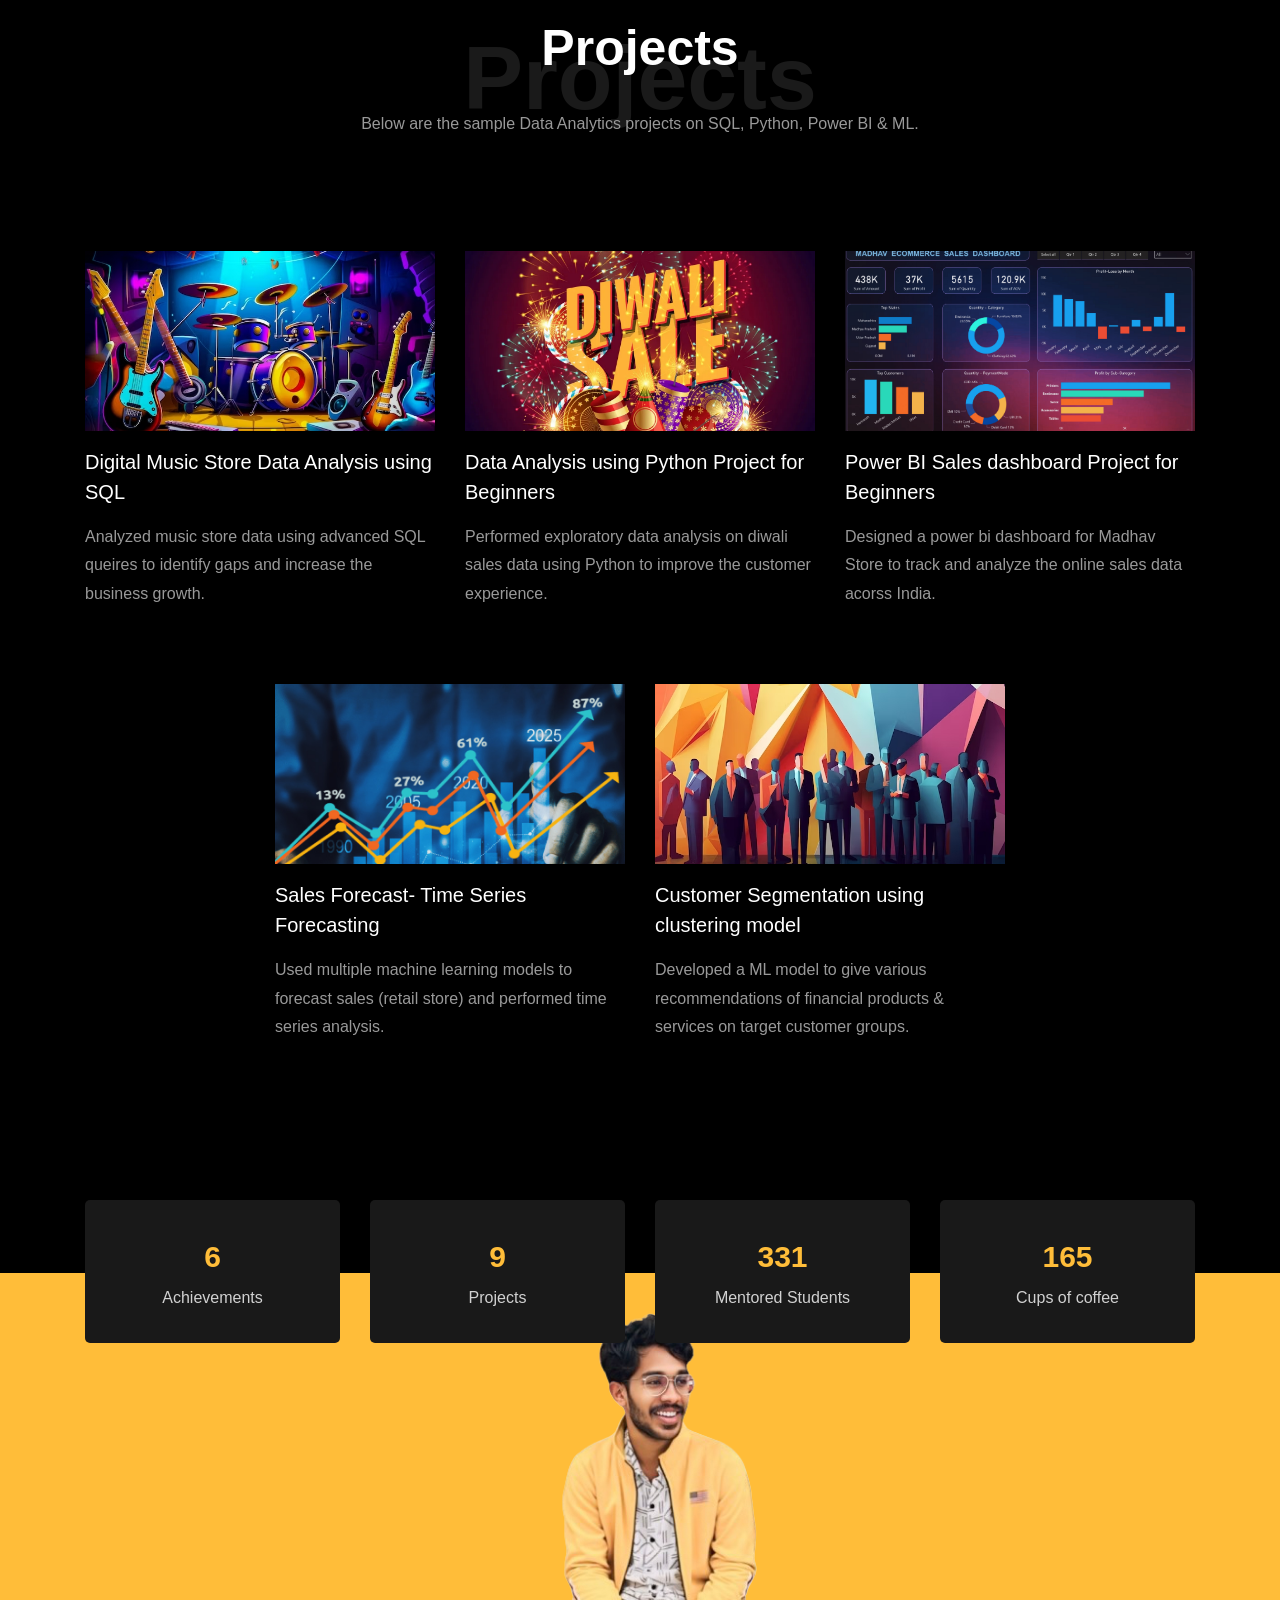
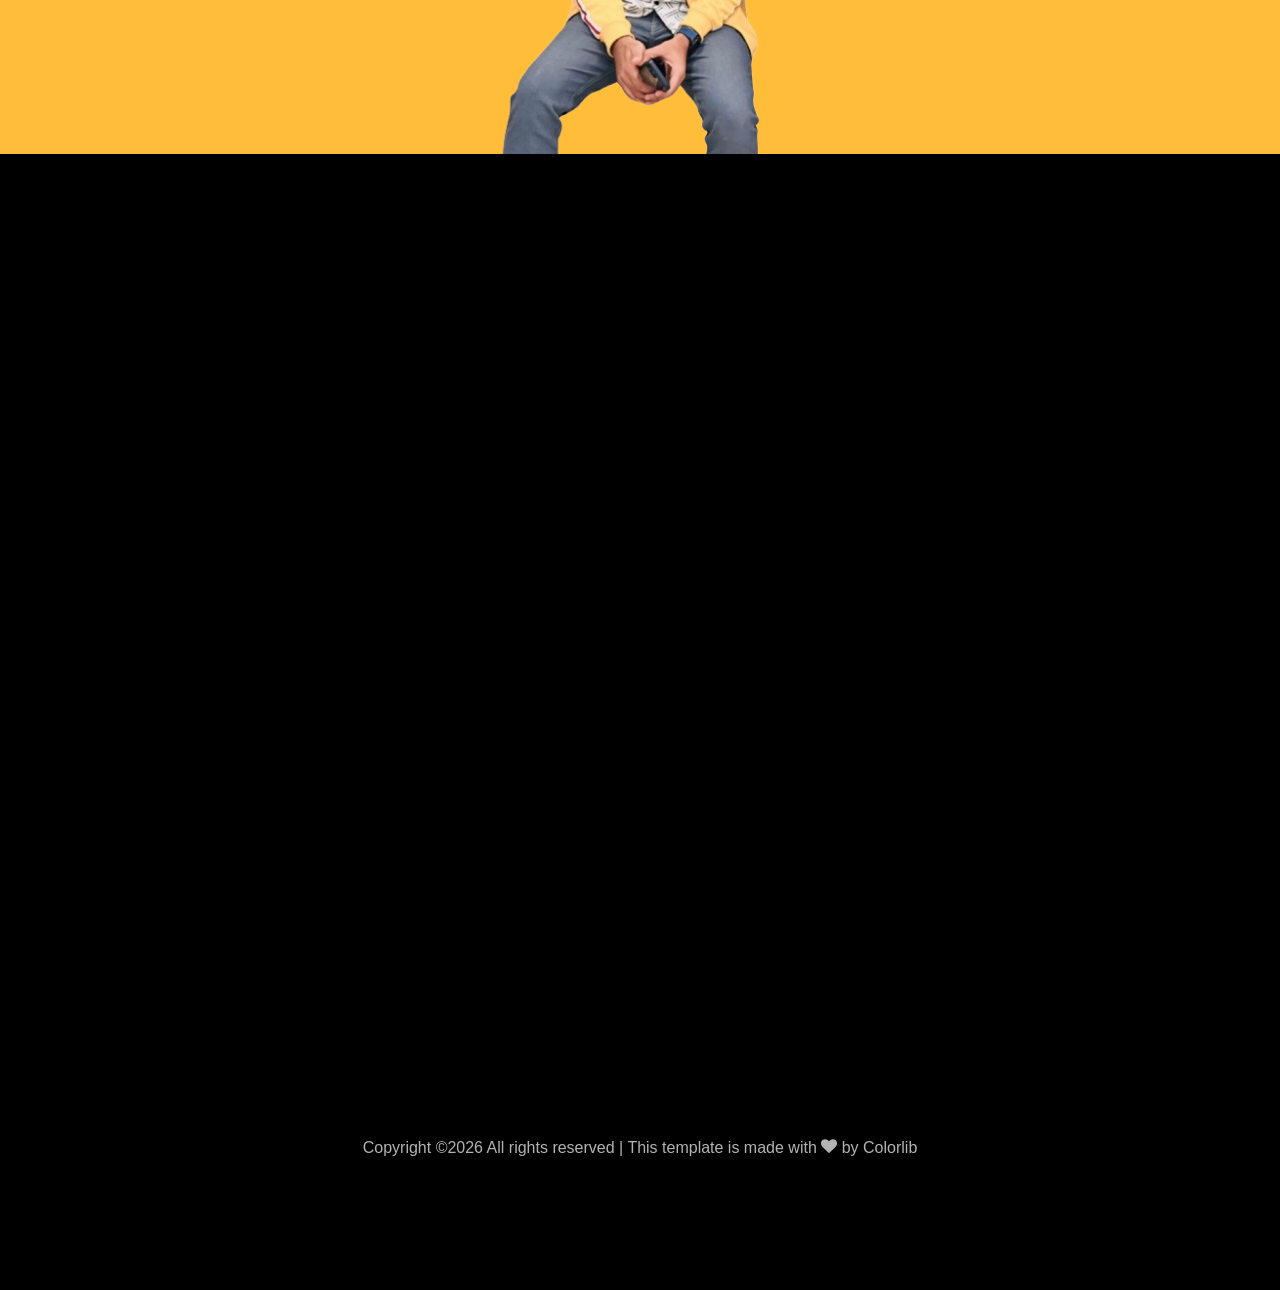
==== commit 3e237161: "About section" ====
--- a/index.html
+++ b/index.html
@@ -220,7 +220,7 @@
 									<div class="col-sm-6 col-md-7">
 									  <div class="about-info">
 										<p><span class="title-s">Name: </span> <span>Pawan Kumar Senapati</span></p>
-										<p><span class="title-s">Job Role: </span> <span>DevOps Engineer</span></p>
+										<p><span class="title-s">Job Role: </span> <span>GCP DevOps Engineer</span></p>
 										<p><span class="title-s">Experience: </span> <span>4 years</span></p>
 										<p><span class="title-s">Address: </span> <span>Bengaluru, India</span></p>
 									  </div>
@@ -229,33 +229,33 @@
 
 								<div class="skill-mf">
 									<p class="title-s">Skills</p>
-									<span>SQL</span> <span class="pull-right">95%</span>
+									<span>Google Cloud Platform</span> <span class="pull-right">90%</span>
 									<div class="progress">
-										<div class="progress-bar" role="progressbar" style="width: 95%;" aria-valuenow="95" aria-valuemin="0"
+										<div class="progress-bar" role="progressbar" style="width: 90%;" aria-valuenow="95" aria-valuemin="0"
 											aria-valuemax="100"></div>
 									</div>
 									
-									<span>PYTHON</span> <span class="pull-right">85%</span>
+									<span>Python</span> <span class="pull-right">85%</span>
 									<div class="progress">
 										<div class="progress-bar" role="progressbar" style="width: 85%" aria-valuenow="85" aria-valuemin="0"
 											aria-valuemax="100"></div>
 									</div>
 									
-									<span>Data Visualization</span> <span class="pull-right">90%</span>
+									<span>Terraform</span> <span class="pull-right">90%</span>
 									<div class="progress">
 										<div class="progress-bar" role="progressbar" style="width: 90%" aria-valuenow="90" aria-valuemin="0"
 											aria-valuemax="100"></div>
 									</div>
 									
-									<span>Statistical Analysis</span> <span class="pull-right">85%</span>
+									<span>Identity and Management</span> <span class="pull-right">80%</span>
 									<div class="progress">
-										<div class="progress-bar" role="progressbar" style="width: 85%" aria-valuenow="85" aria-valuemin="0"
+										<div class="progress-bar" role="progressbar" style="width: 80%" aria-valuenow="85" aria-valuemin="0"
 											aria-valuemax="100"></div>
 									</div>
 									
-									<span>Machine Learning</span> <span class="pull-right">80%</span>
+									<span>Docker</span> <span class="pull-right">70%</span>
 									<div class="progress">
-										<div class="progress-bar" role="progressbar" style="width: 80%" aria-valuenow="80" aria-valuemin="0"
+										<div class="progress-bar" role="progressbar" style="width: 70%" aria-valuenow="80" aria-valuemin="0"
 											aria-valuemax="100"></div>
 									</div>
 								</div>
@@ -270,17 +270,15 @@
 								<h1 class="big">About</h1>
 								<h2 class="mb-4">About Me</h2>
 								
-								<p>With over 5 years of comprehensive experience in the field of data science & analytics, accompanied by a bachelor's degree in engineering. 
-									Proficient in data analysis, statistical analysis, hypothesis testing, customer behaviour analysis, &amp; machine learning. 
-									Demonstrated success in leading impactful projects and providing effective mentorship.</p>
+								<p>With over 4 years of extensive experience in cloud infrastructure management and DevOps practices, supported by a bachelor's degree in engineering. Proficient in Google Cloud Platform (GCP) services, CI/CD pipelines, infrastructure as code, and automation. Demonstrated success in leading efficient cloud-based solutions and mentoring teams to optimize operations and scalability.</p>
 								<ul class="about-info mt-4 px-md-0 px-2">
-									<li class="d-flex"><span>Profile:</span> <span>Data Science &amp; Analytics</span></li>
-									<li class="d-flex"><span>Domain:</span> <span>Retail, Ecommerce, BFSI &amp; Digital Marketing</span></li>
-									<li class="d-flex"><span>Education:</span> <span>Bachelor of Engineering</span></li>
-									<li class="d-flex"><span>Language:</span> <span>English, Hindi</span></li>
-									<li class="d-flex"><span>BI Tools:</span> <span>Microsoft Power BI, Looker &amp; Tableau</span></li>
-									<li class="d-flex"><span>Other Skills:</span> <span>Cloud, PySpark, Excel, Git, JIRA, Google Analytics &amp; SEO</span></li>
-									<li class="d-flex"><span>Interest:</span> <span>Traveling, Travel Photography, Teaching</span></li>
+									<li class="d-flex"><span>Profile:</span> <span>DevOps Engineering</span></li>
+									<li class="d-flex"><span>Domain:</span> <span>Cloud Computing (GCP)</span></li>
+									<li class="d-flex"><span>Education:</span> <span>Bachelor of Technology (Compute Science)</span></li>
+									<li class="d-flex"><span>Language:</span> <span>English, Hindi, Telugu</span></li>
+									<li class="d-flex"><span>Developer Tools:</span> <span>VS Code</span></li>
+									<li class="d-flex"><span>Other Skills:</span> <span>Git, Terraform, Docker, Monitoring &amp; Logging</span></li>
+									<li class="d-flex"><span>Interest:</span> <span>Mobile Photography, Online Gaming</span></li>
 									
 								</ul>
 							</div>
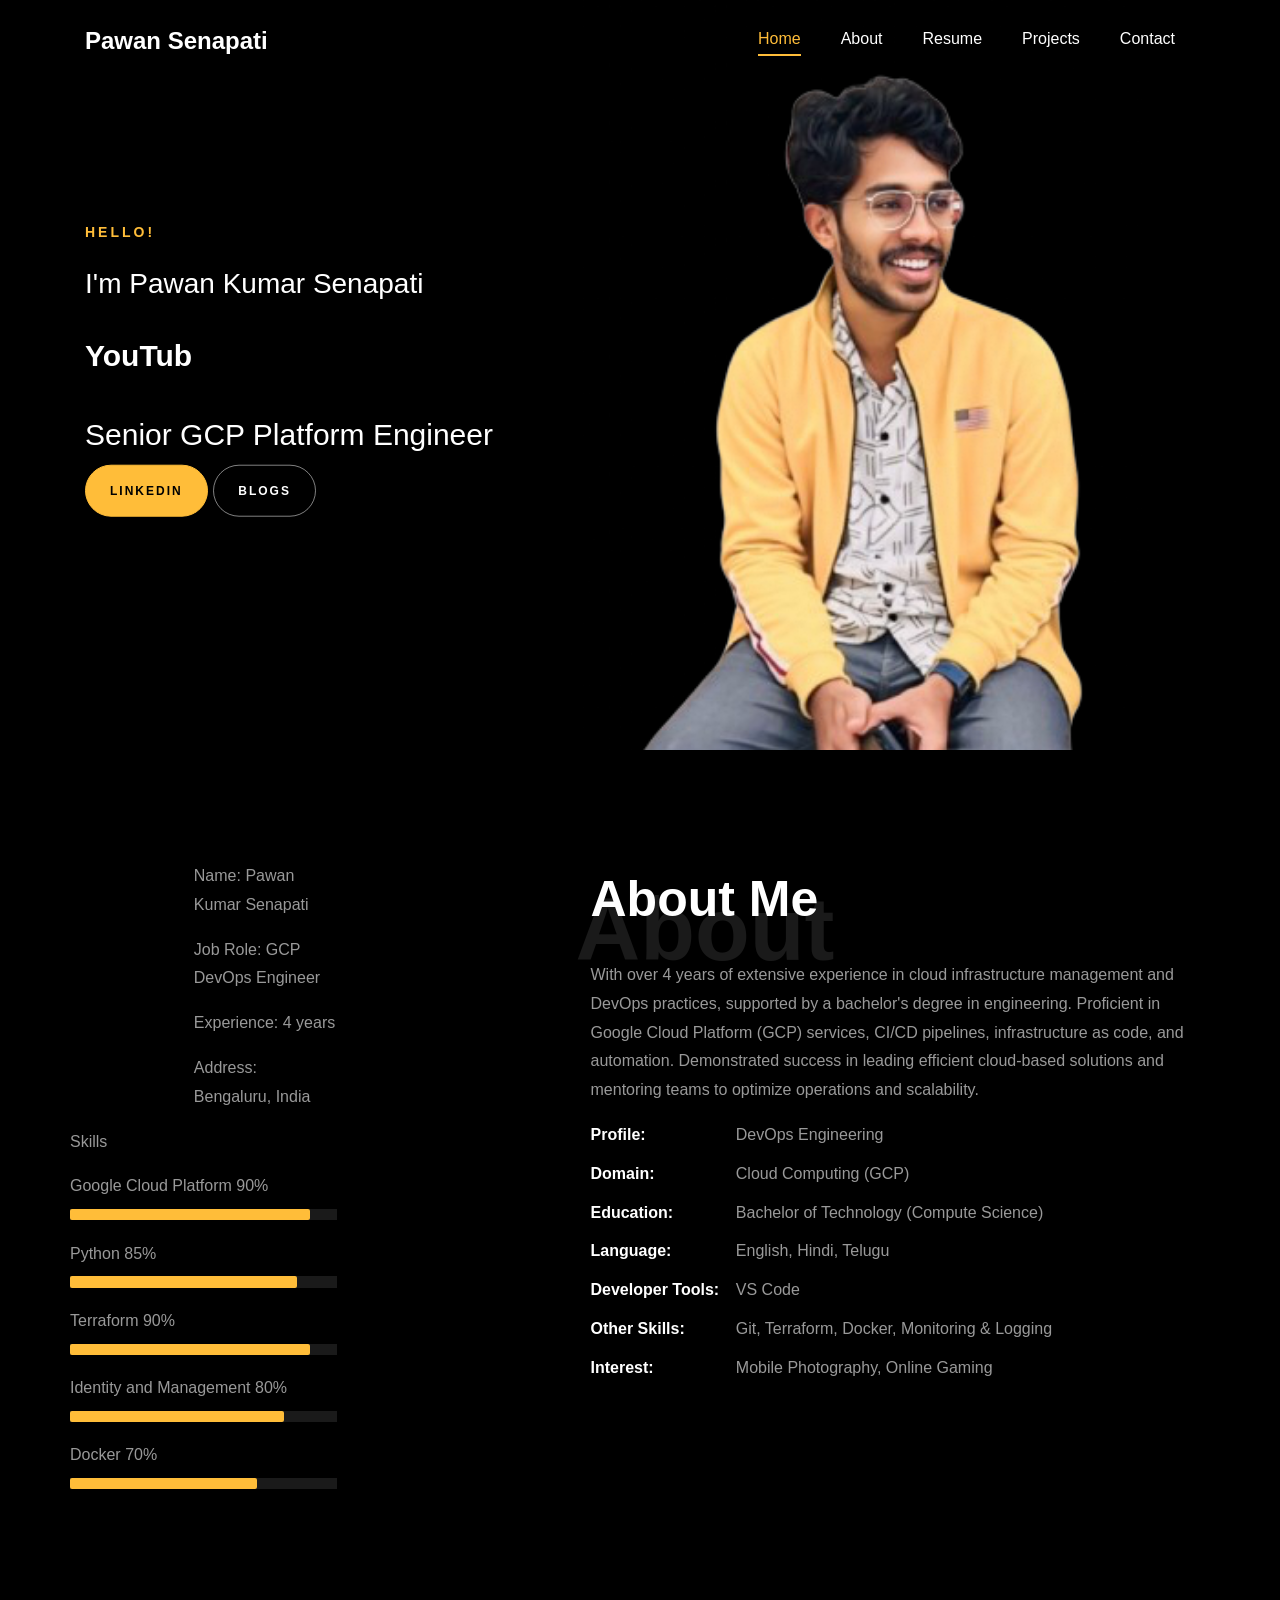
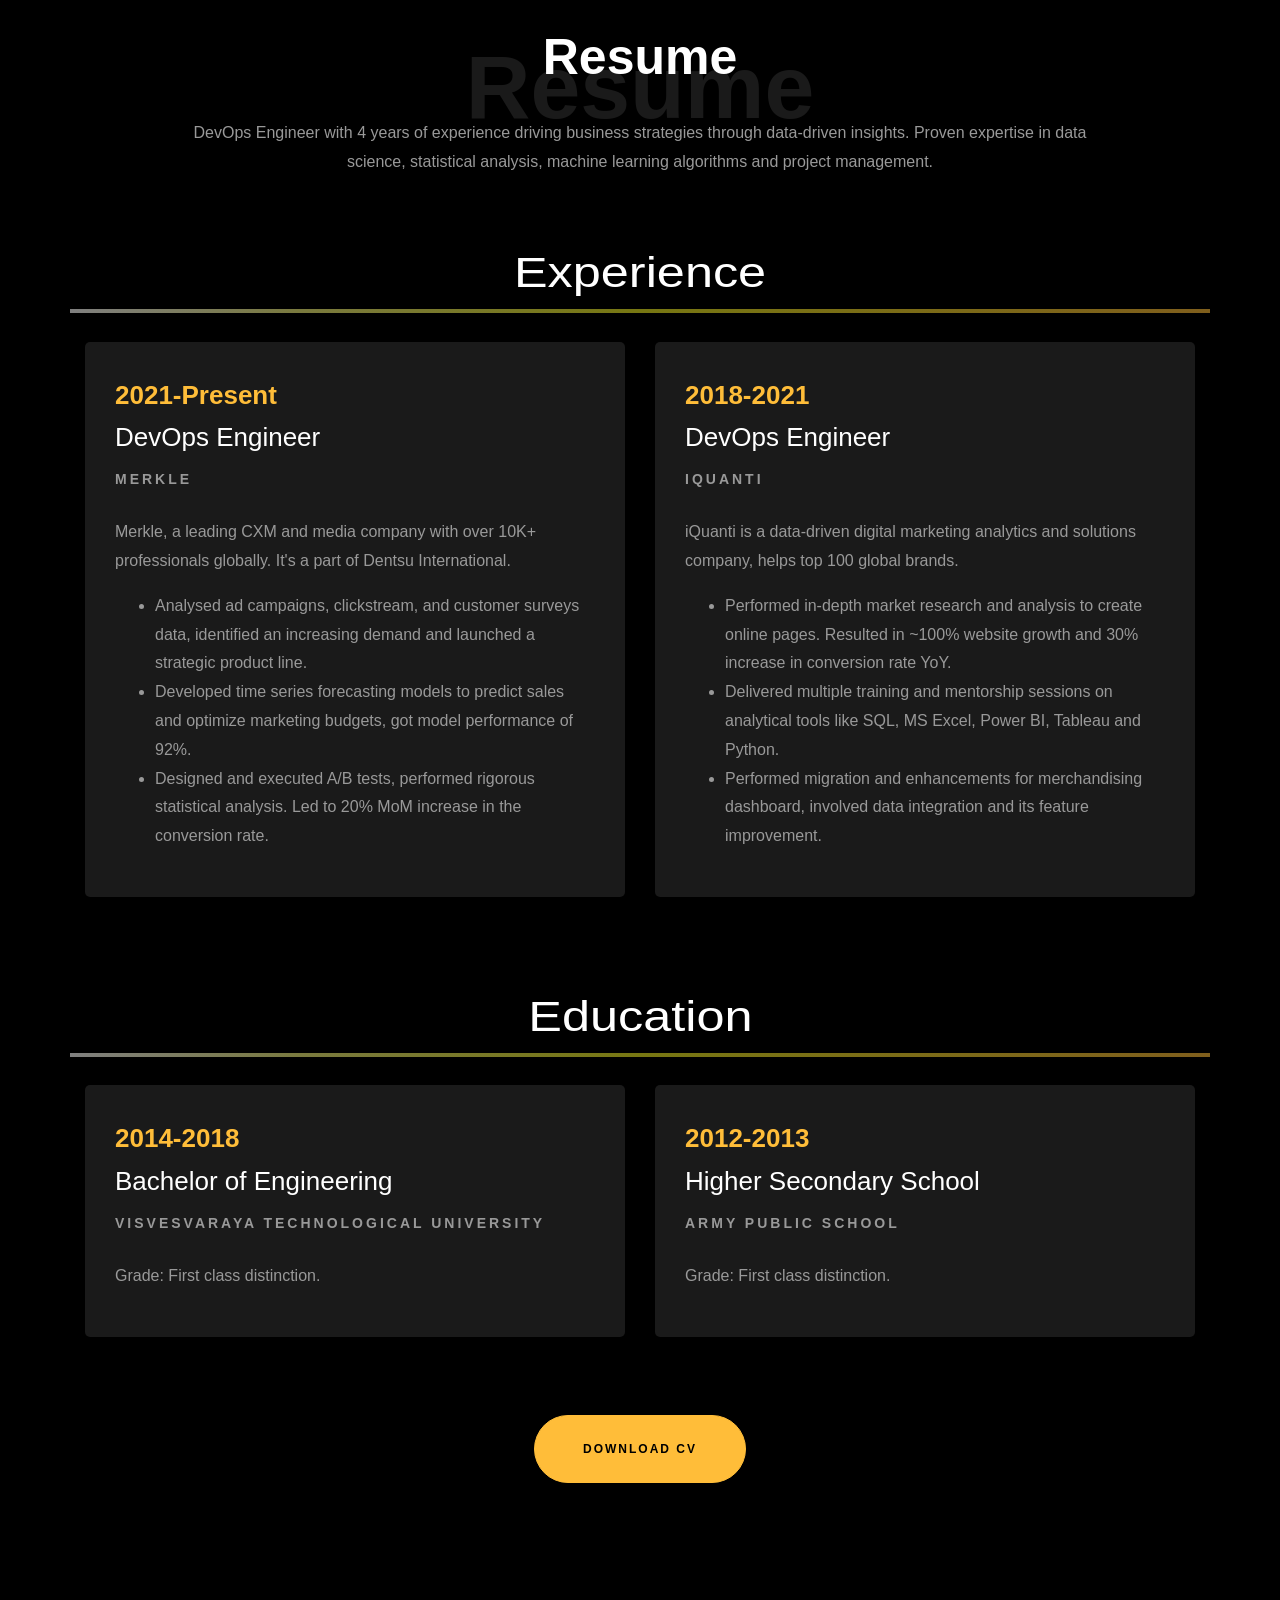
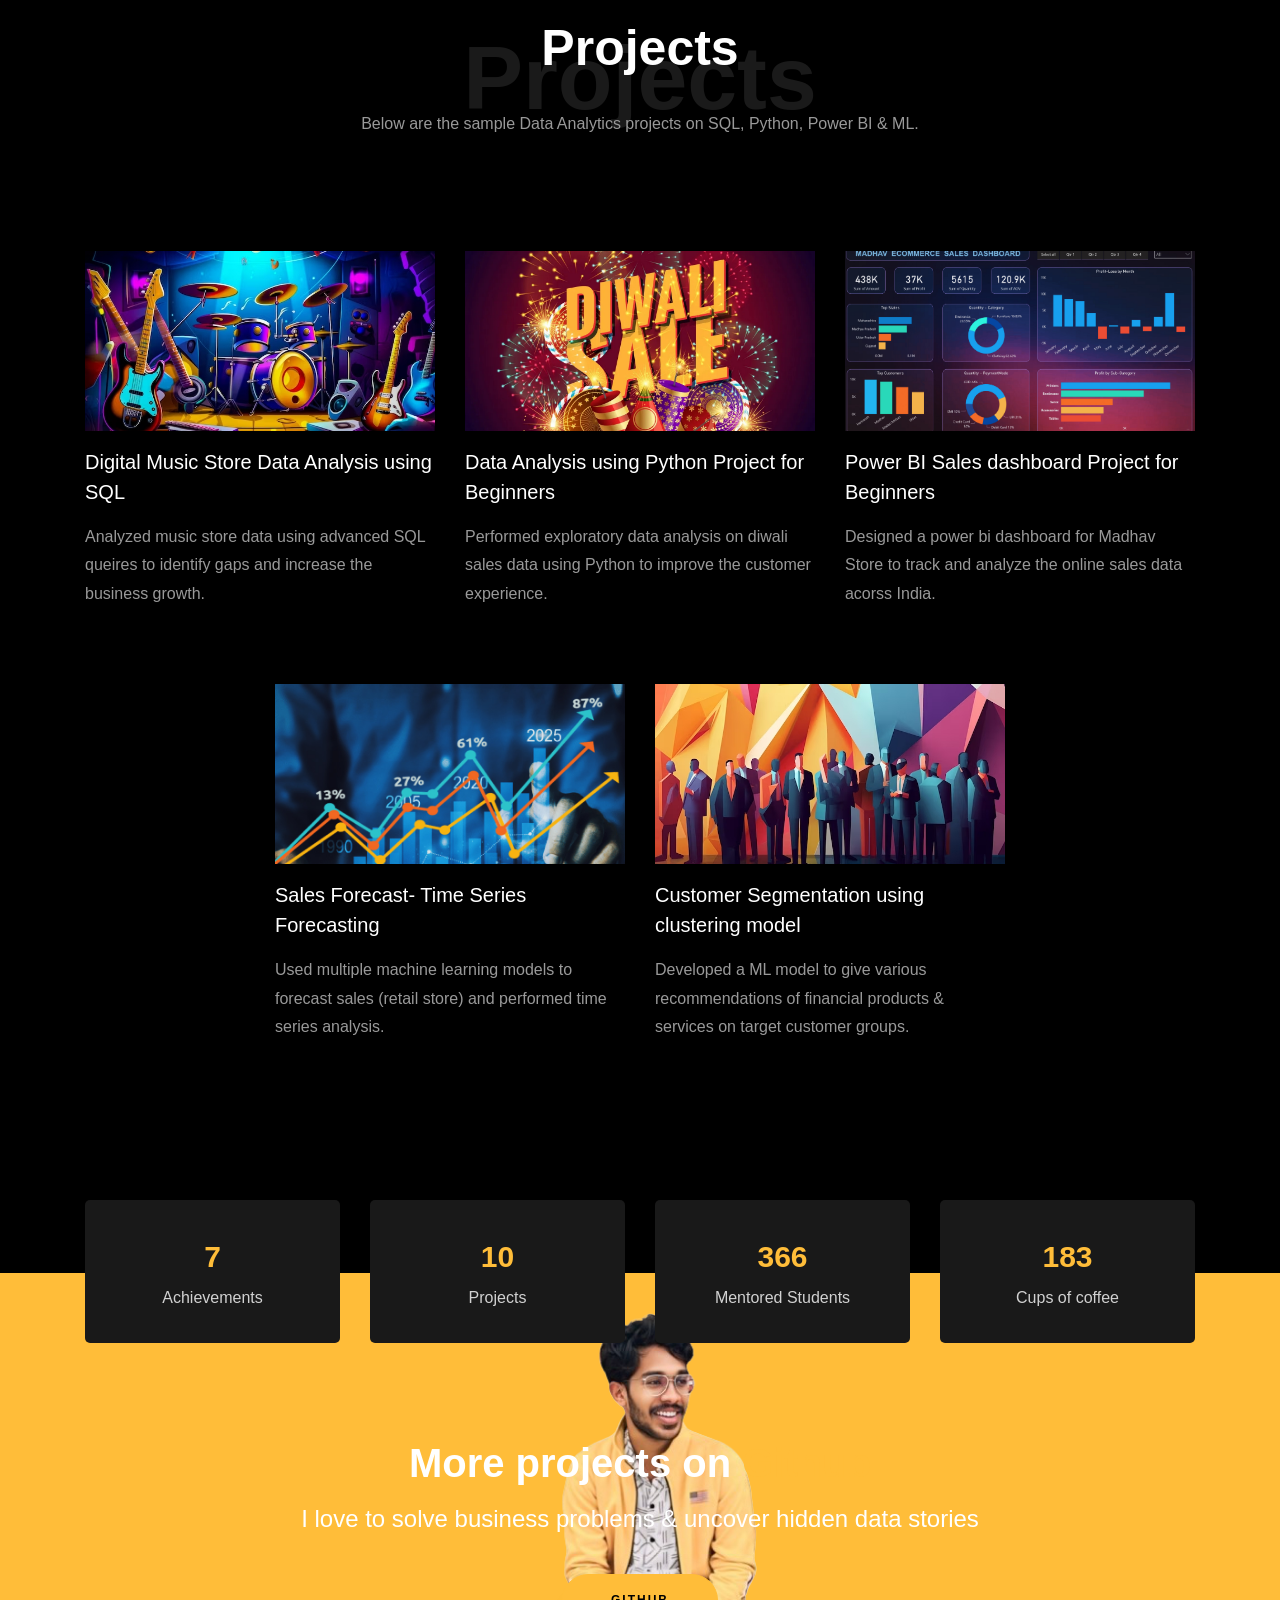
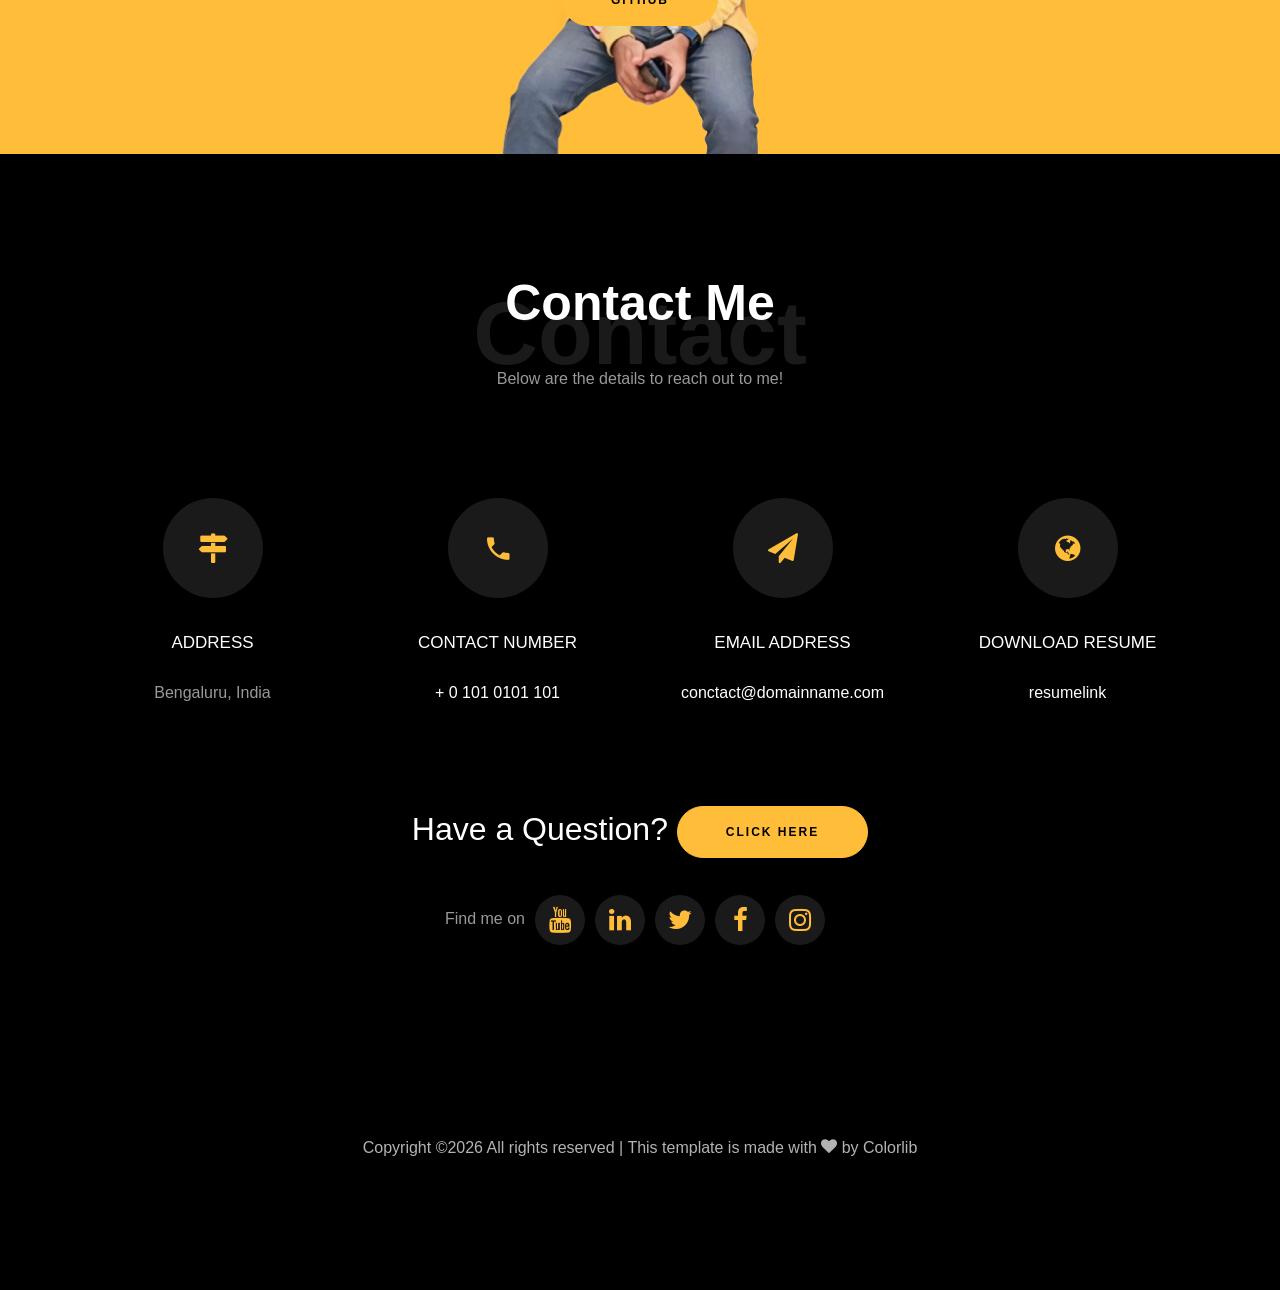
==== commit 5568513f: "mt-6" ====
--- a/index.html
+++ b/index.html
@@ -271,7 +271,7 @@
 								<h2 class="mb-4">About Me</h2>
 								
 								<p>With over 4 years of extensive experience in cloud infrastructure management and DevOps practices, supported by a bachelor's degree in engineering. Proficient in Google Cloud Platform (GCP) services, CI/CD pipelines, infrastructure as code, and automation. Demonstrated success in leading efficient cloud-based solutions and mentoring teams to optimize operations and scalability.</p>
-								<ul class="about-info mt-4 px-md-0 px-2">
+								<ul class="about-info mt-6 px-md-0 px-2">
 									<li class="d-flex"><span>Profile:</span> <span>DevOps Engineering</span></li>
 									<li class="d-flex"><span>Domain:</span> <span>Cloud Computing (GCP)</span></li>
 									<li class="d-flex"><span>Education:</span> <span>Bachelor of Technology (Compute Science)</span></li>
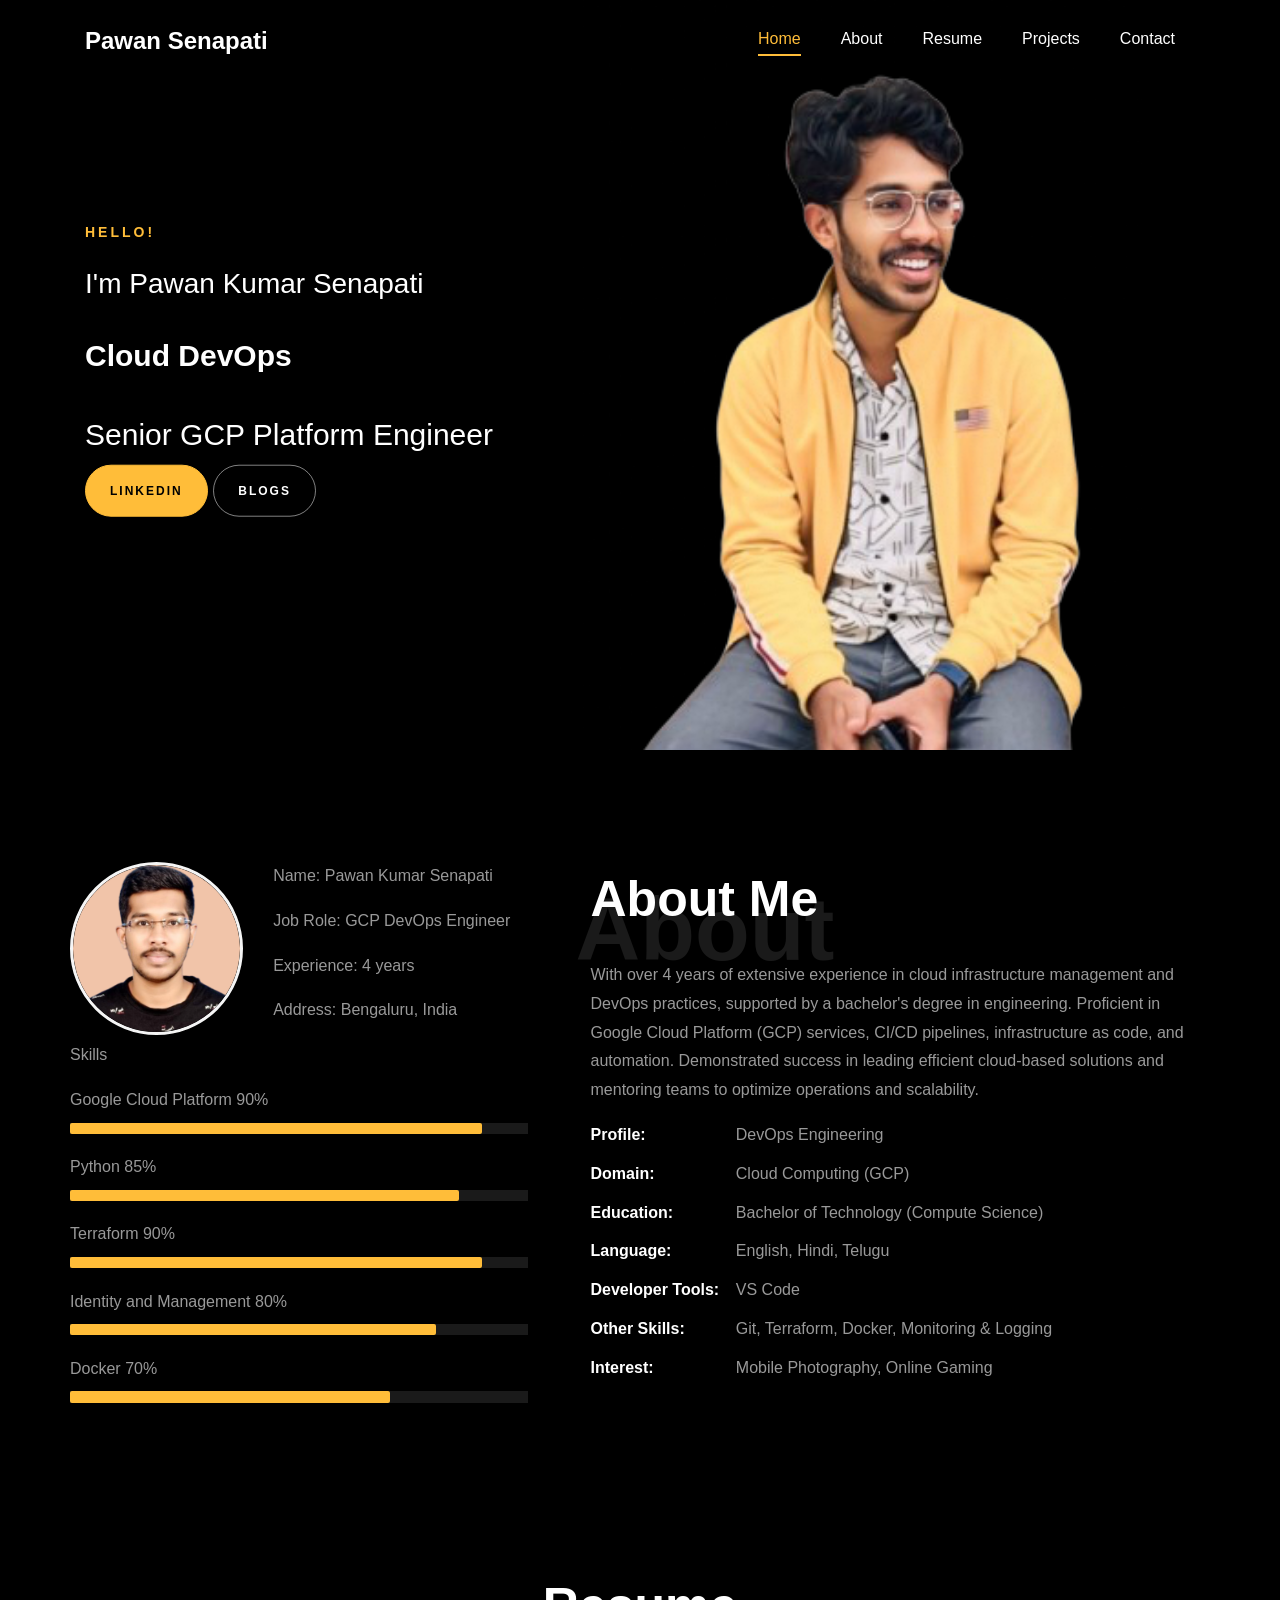
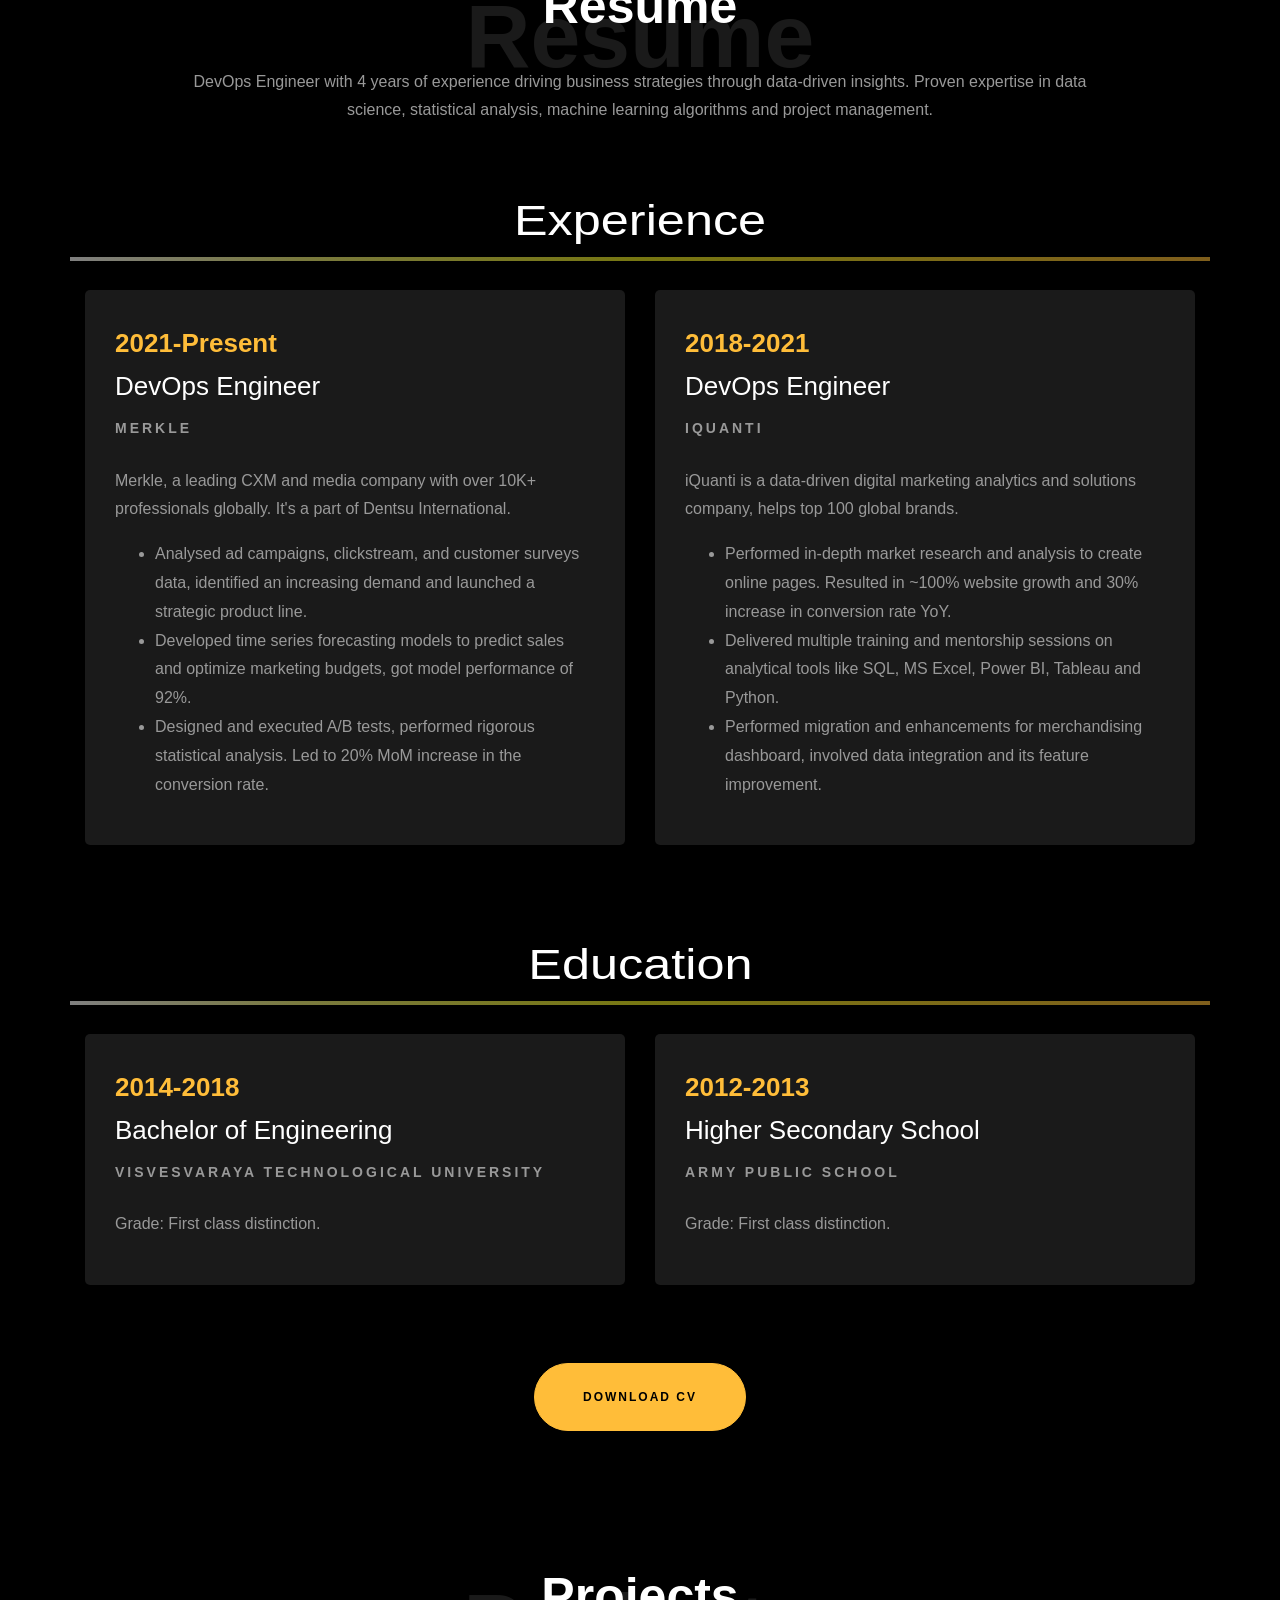
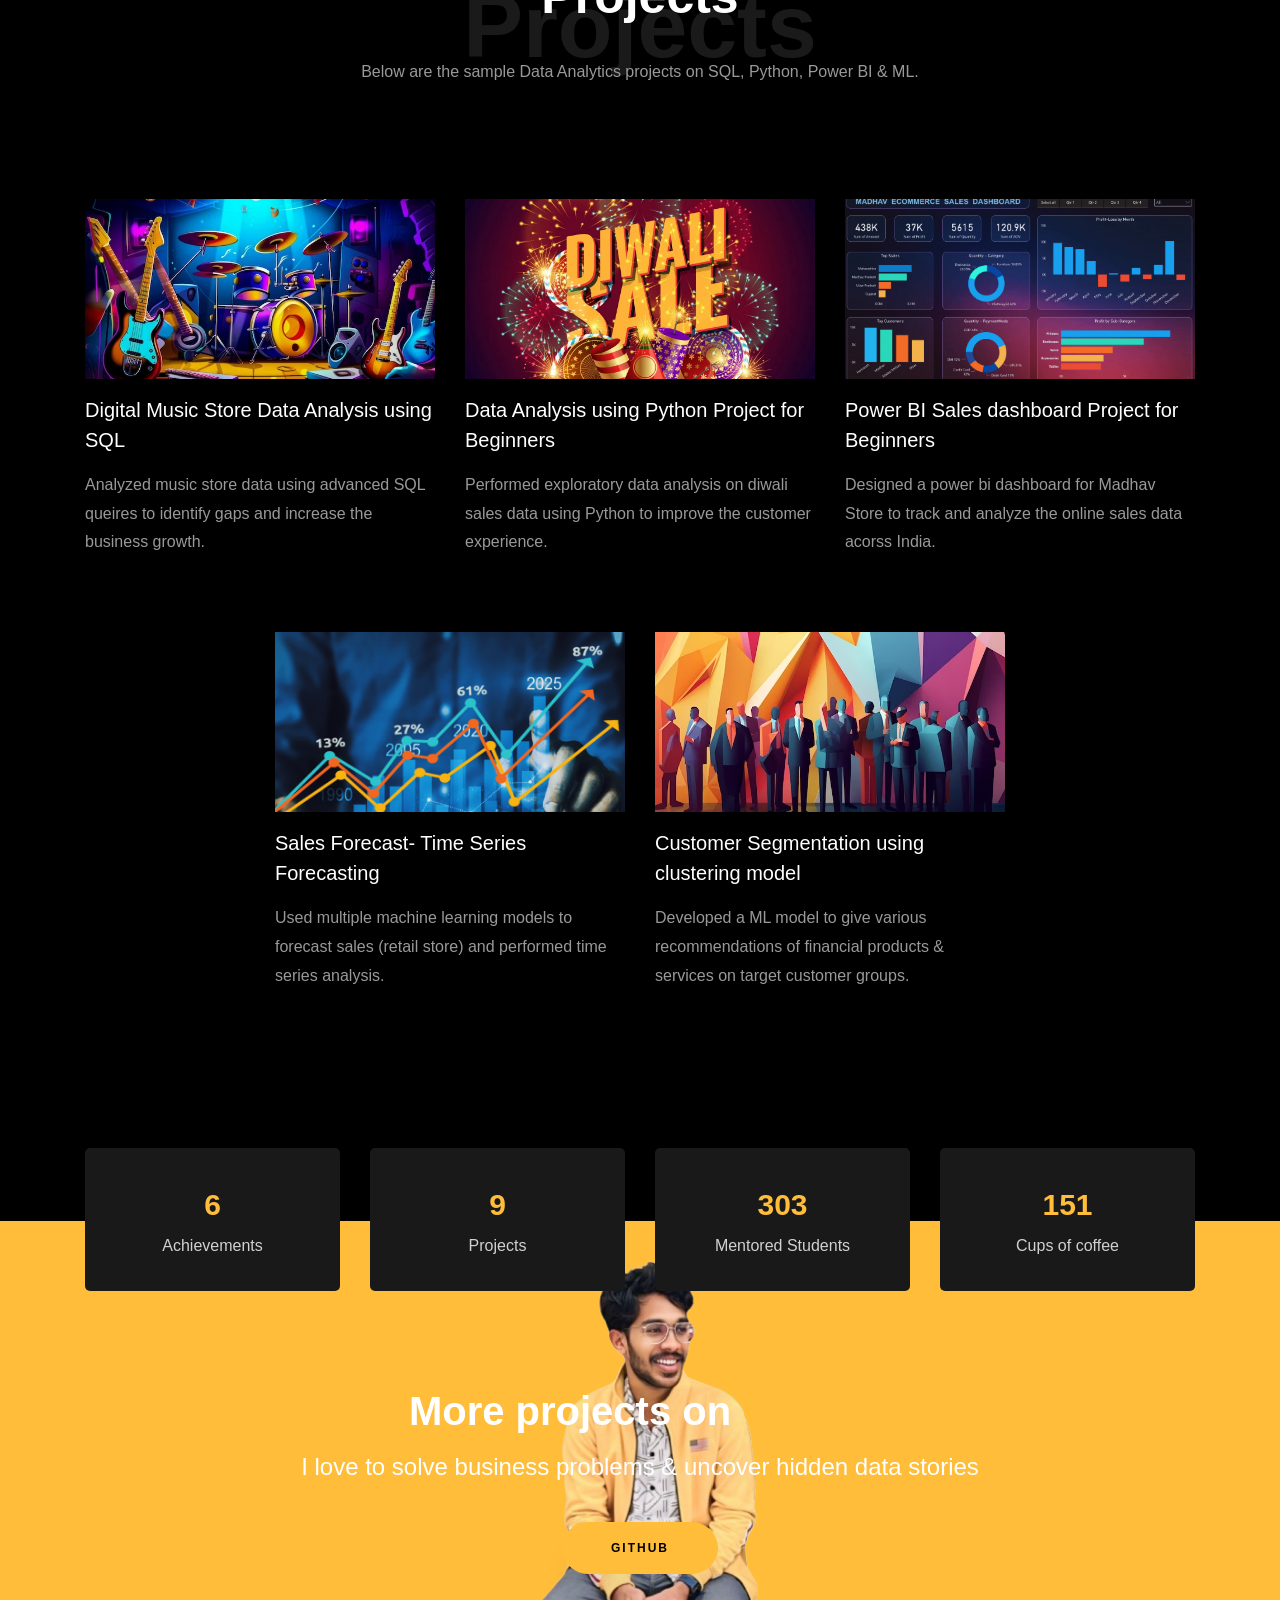
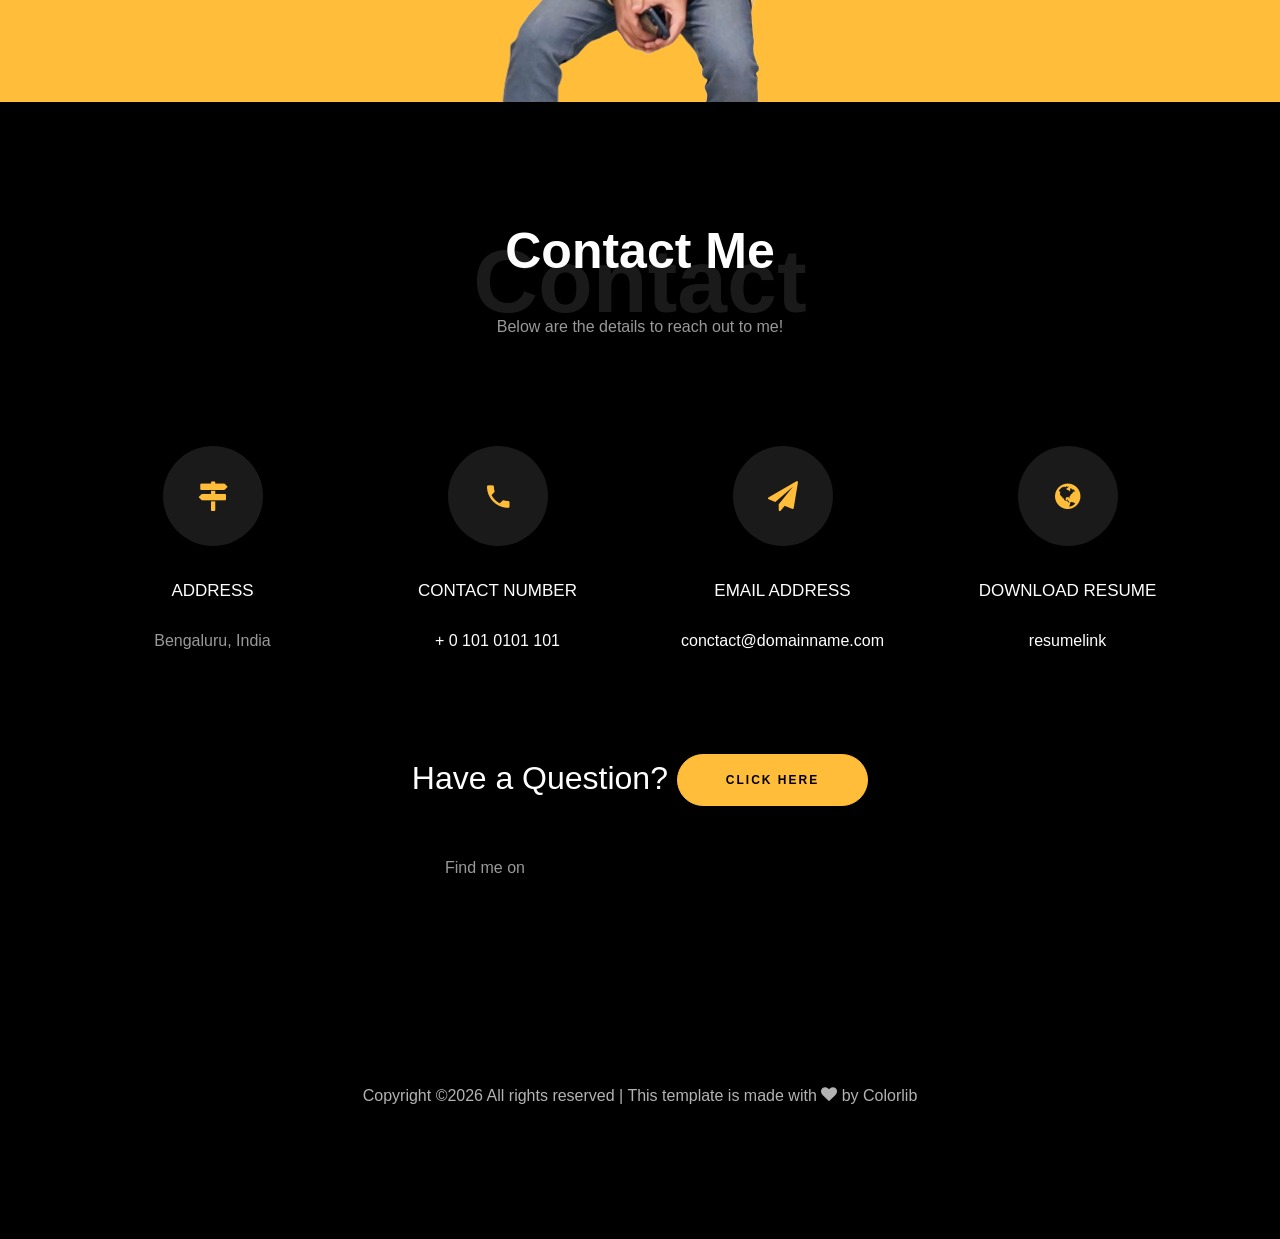
==== commit 0b902857: "details about animation" ====
--- a/index.html
+++ b/index.html
@@ -159,10 +159,10 @@
 
 						// Create an array of typing text
 						const typingTexts = [
-						'Engineer  ',
-						'YouTuber  ',
-						'Teacher   ',
-						];
+						'Cloud DevOps Engineer  ',
+						'Cloud Developer   ',
+						'Freelancer   ',
+					];
 
 						// Create a function to display the typing animation for a given text
 						function playTypingAnimation(text) {
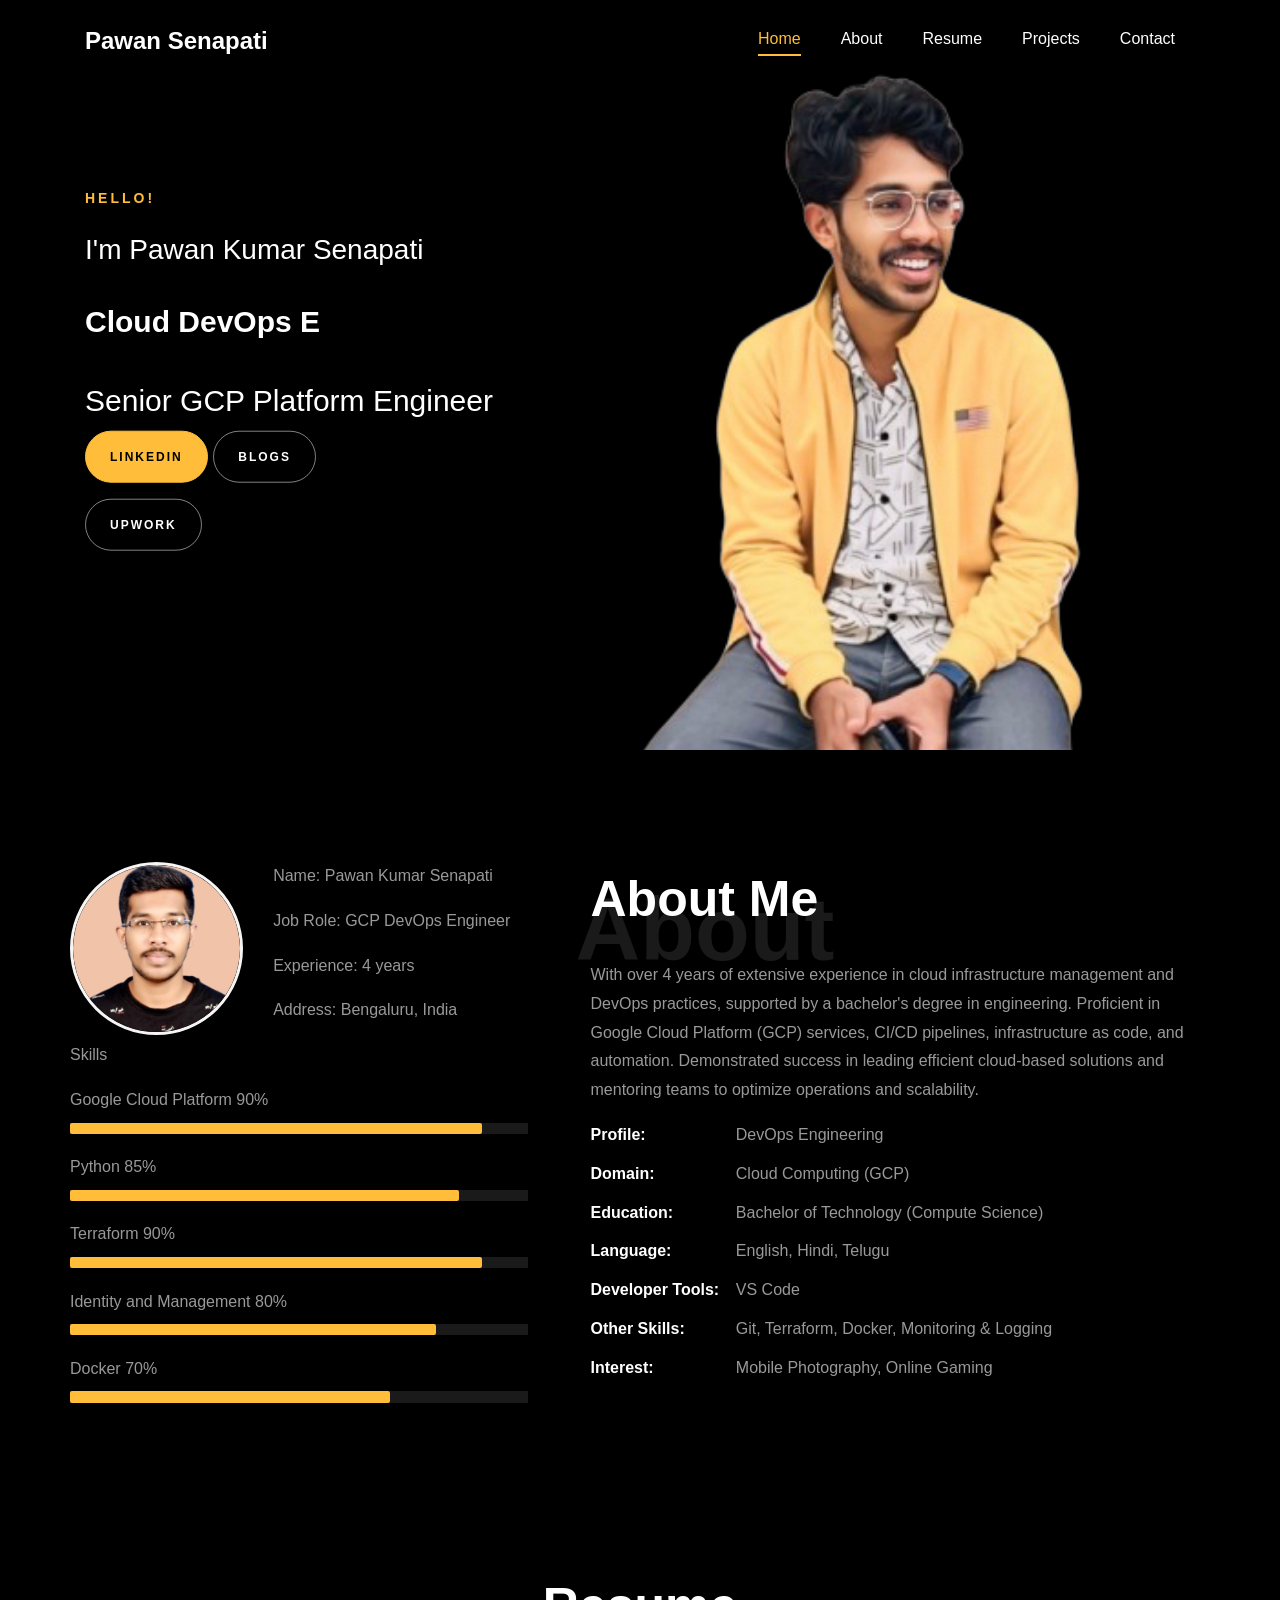
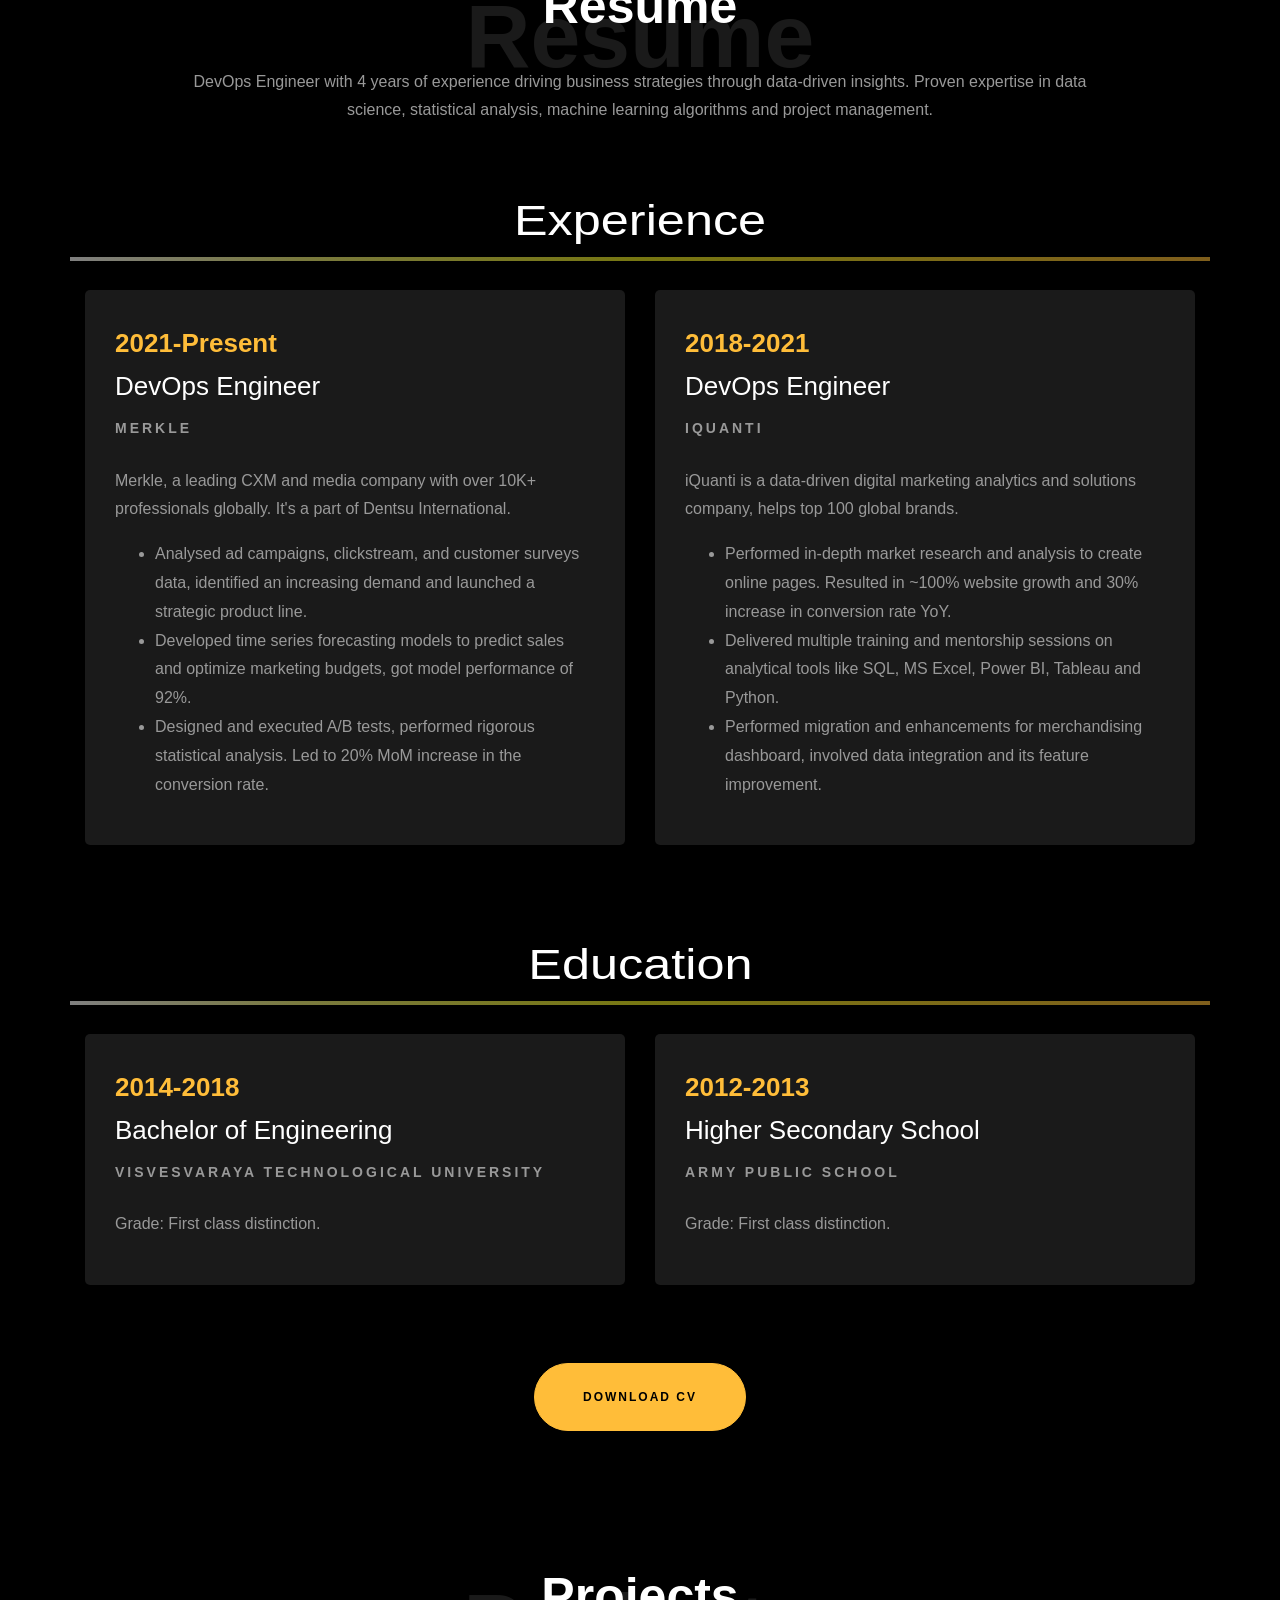
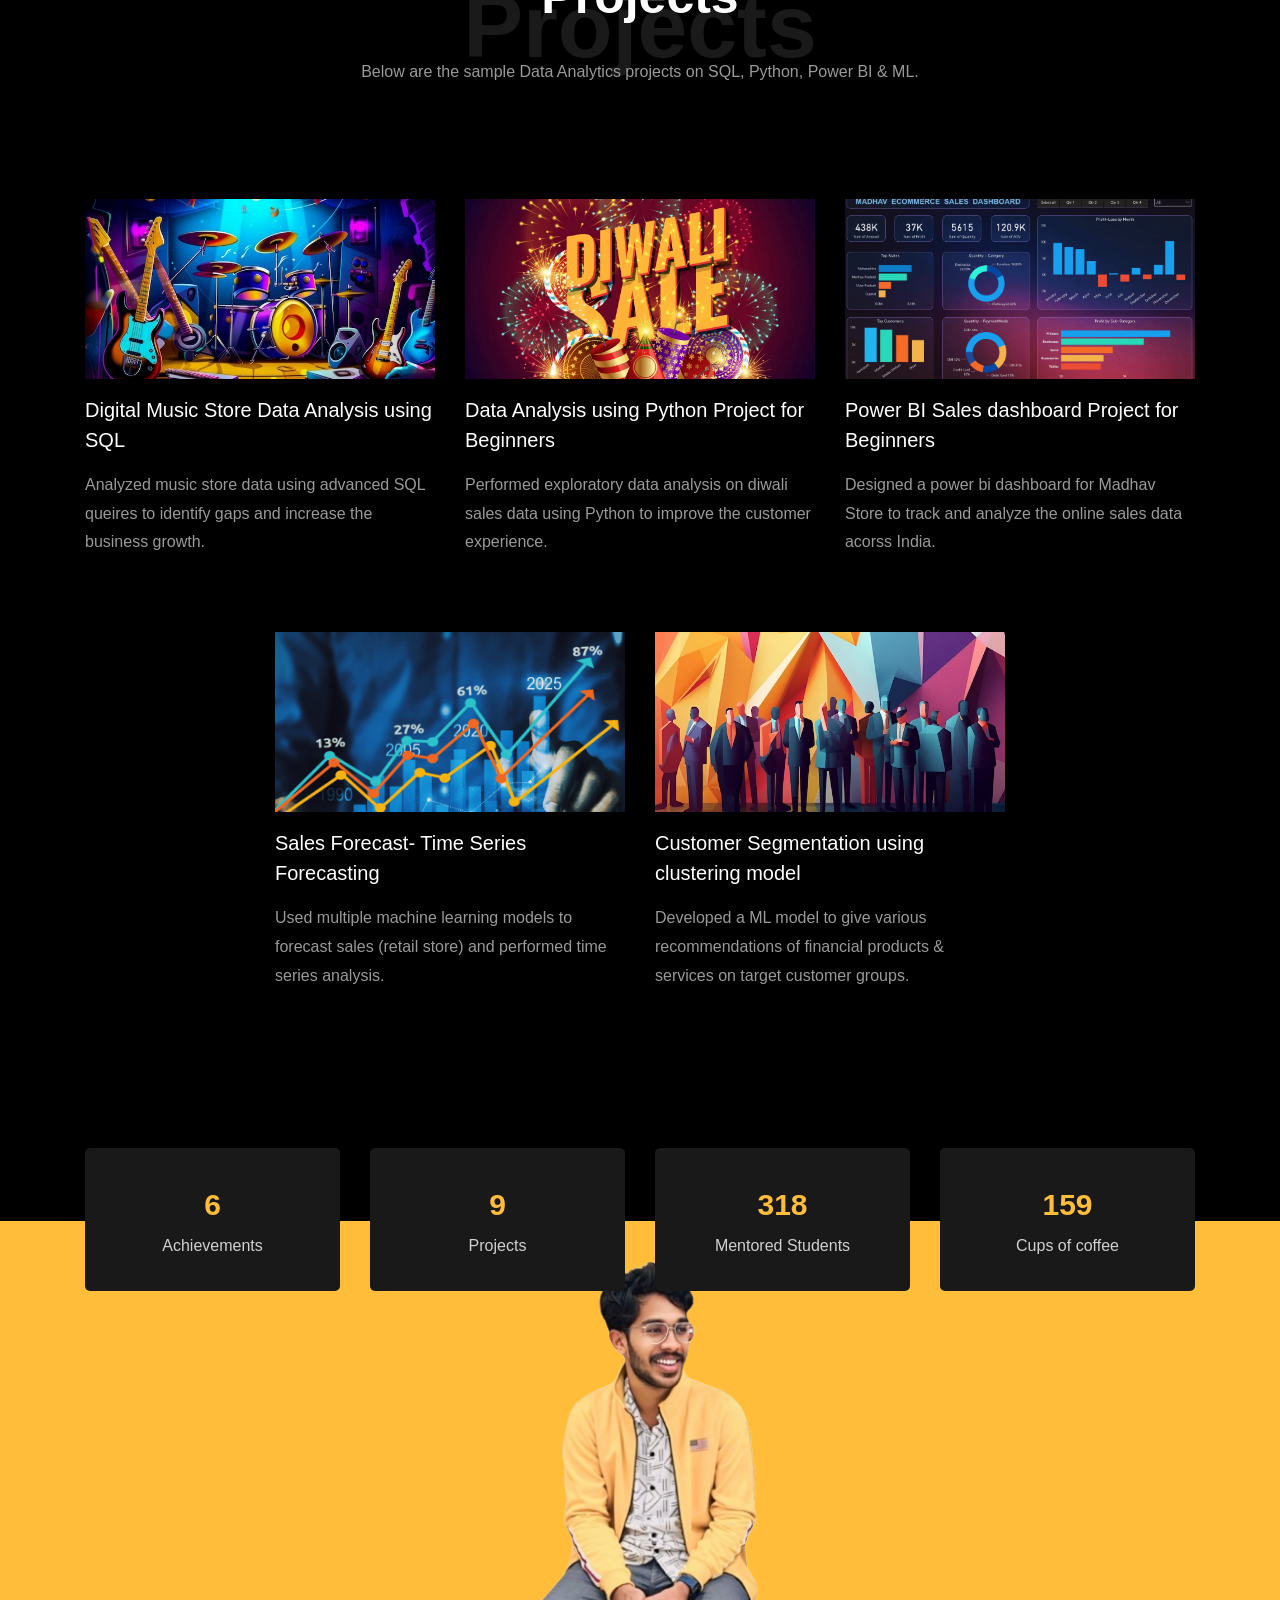
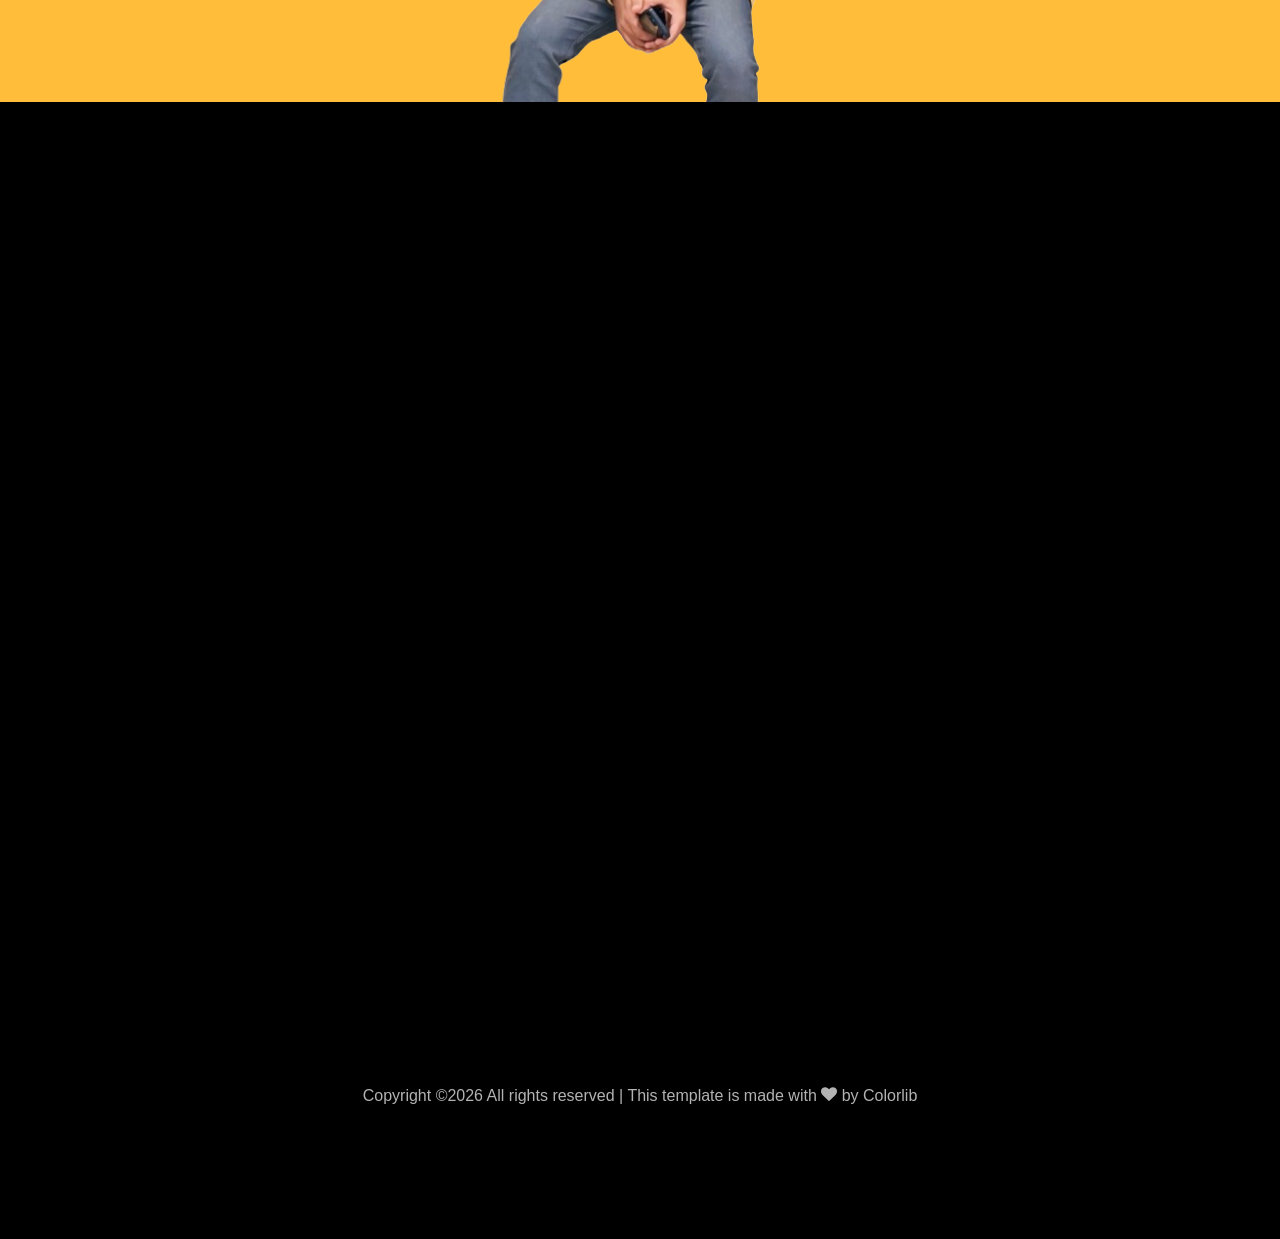
==== commit 9cc543b5: "upwork" ====
--- a/index.html
+++ b/index.html
@@ -192,6 +192,7 @@
 						<!-- <br> -->
 			            <p><a href="https://www.linkedin.com/in/pawangcp/" class="btn btn-primary py-3 px-4"> LINKEDIN</a> 
 							<a href="https://medium.com/@pawansenapati1999" class="btn btn-white btn-outline-white py-3 px-4">Blogs</a></p>
+							<a href="https://www.upwork.com/freelancers/~0171ccd4e7c7c05de0" class="btn btn-white btn-outline-white py-3 px-4">Upwork</a></p>
 		            </div>
 		          </div>
 	        	</div>
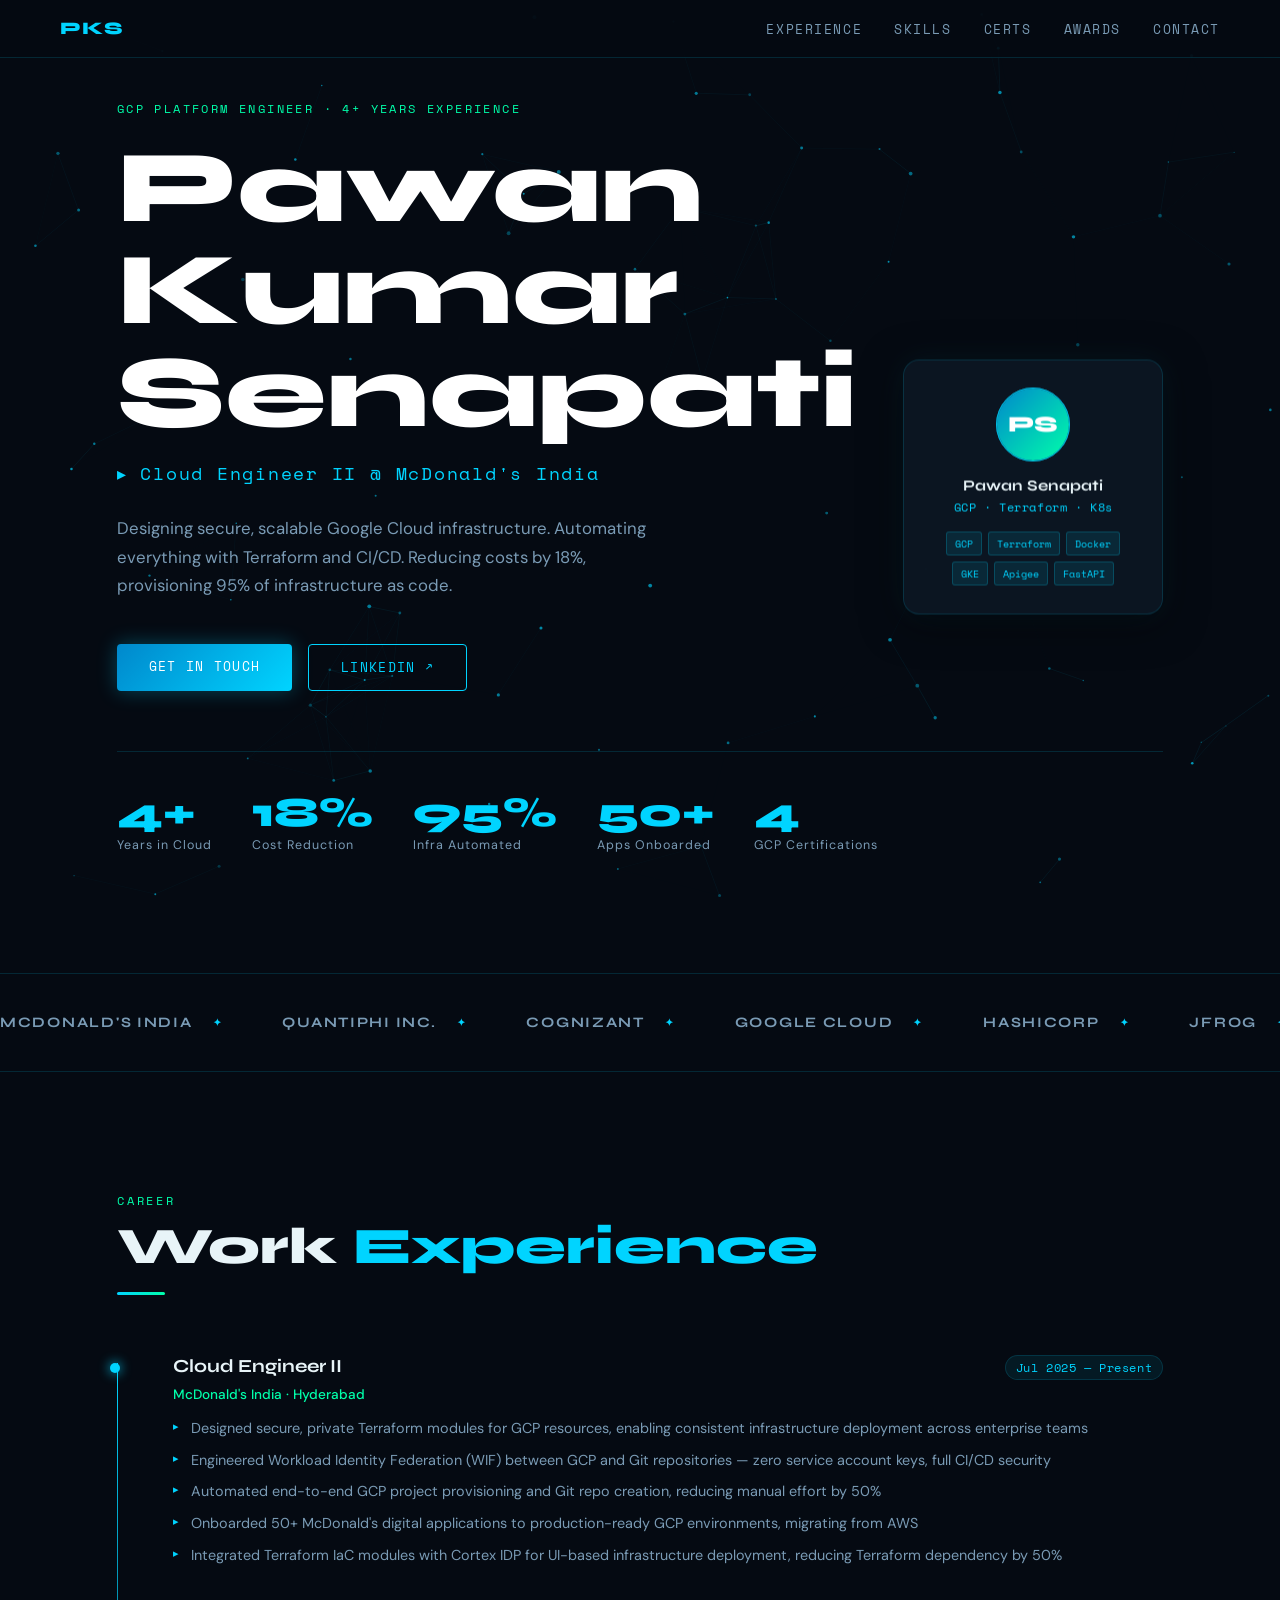
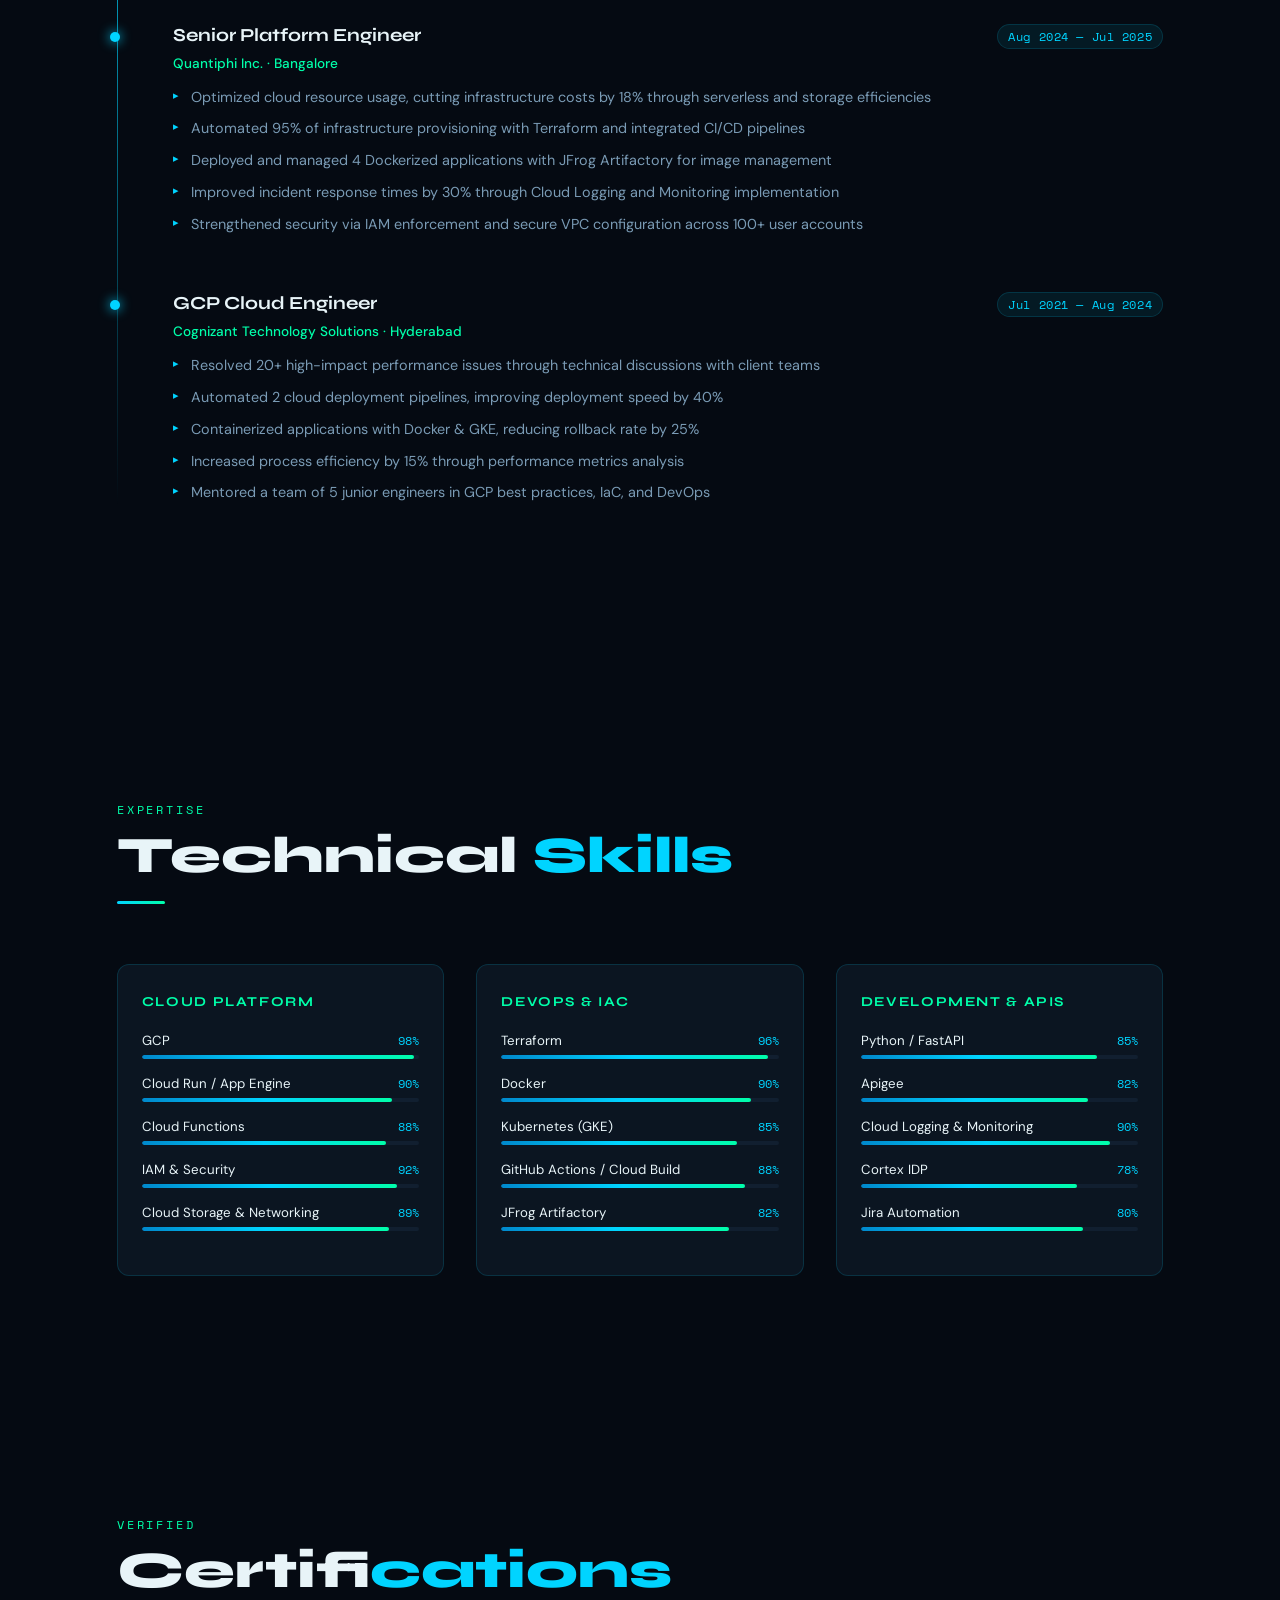
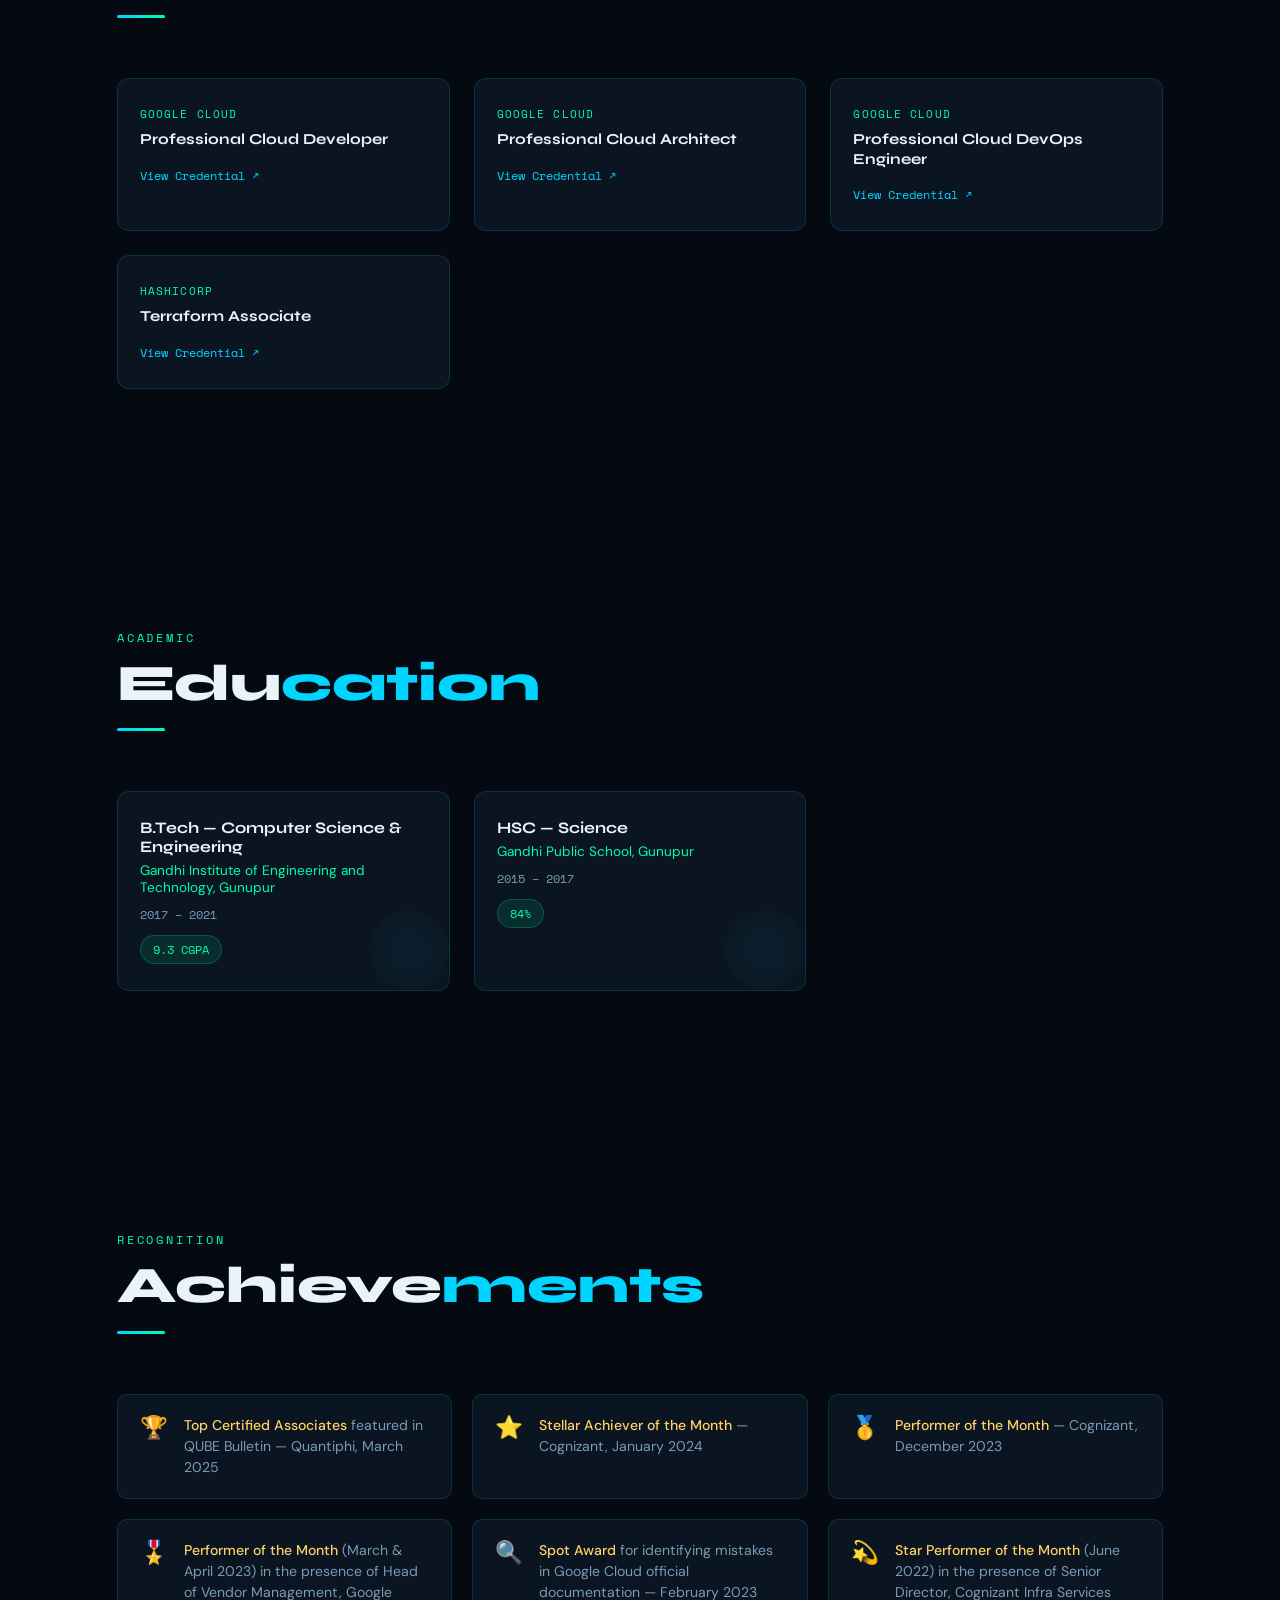
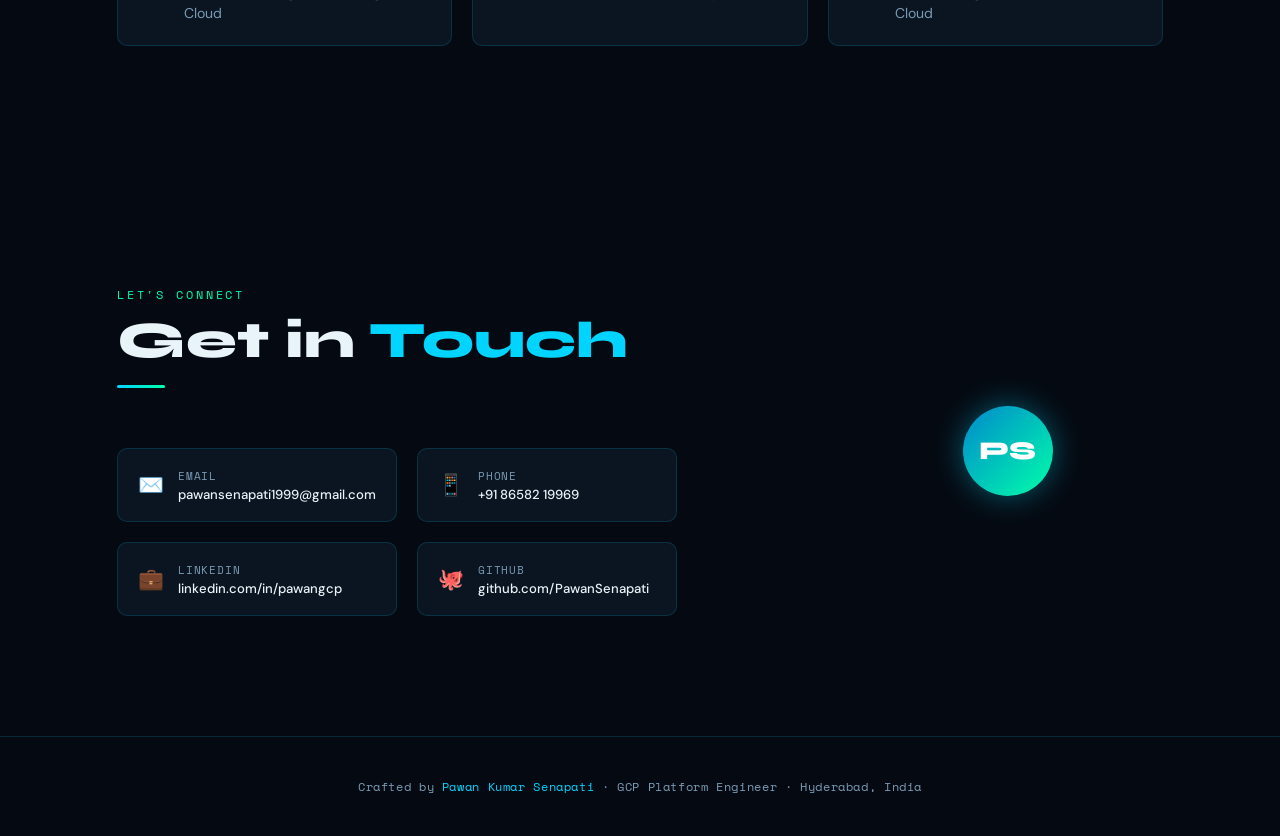
==== commit cd7d0f92: "Rename Pawan_Portfolio.html to index.html" ====
--- a/index.html
+++ b/index.html
@@ -1,620 +1,1061 @@
 <!DOCTYPE html>
 <html lang="en">
-  <head>
-    <title>Pawan Kumar Senapati Portfolio</title>
-    <meta charset="utf-8">
-    <meta name="viewport" content="width=device-width, initial-scale=1, shrink-to-fit=no">
-    
-    <link href="https://fonts.googleapis.com/css?family=Poppins:100,200,300,400,500,600,700,800,900" rel="stylesheet">
-
-    <link rel="stylesheet" href="css/open-iconic-bootstrap.min.css">
-    <link rel="stylesheet" href="css/animate.css">
-    
-    <link rel="stylesheet" href="css/owl.carousel.min.css">
-    <link rel="stylesheet" href="css/owl.theme.default.min.css">
-    <link rel="stylesheet" href="css/magnific-popup.css">
-
-    <link rel="stylesheet" href="css/aos.css">
-
-    <link rel="stylesheet" href="css/ionicons.min.css">
-    
-    <link rel="stylesheet" href="css/flaticon.css">
-    <link rel="stylesheet" href="css/icomoon.css">
-    <link rel="stylesheet" href="css/style.css">
-
-
-
+<head>
+<meta charset="UTF-8">
+<meta name="viewport" content="width=device-width, initial-scale=1.0">
+<title>Pawan Kumar Senapati — GCP Platform Engineer</title>
+<link href="https://fonts.googleapis.com/css2?family=Syne:wght@400;600;700;800&family=Space+Mono:wght@400;700&family=DM+Sans:ital,wght@0,300;0,400;0,500;1,300&display=swap" rel="stylesheet">
 <style>
-
-/*======================================
-//--//-->   ABOUT
-======================================*/
-
-.about-mf .box-shadow-full {
-  padding-top: 4rem;
-  padding-bottom: 4rem;
+  :root {
+    --bg: #050a12;
+    --bg2: #080f1a;
+    --surface: #0d1825;
+    --surface2: #111f30;
+    --accent: #00d4ff;
+    --accent2: #0088cc;
+    --accent3: #00ffaa;
+    --gold: #ffd166;
+    --text: #e8f4f8;
+    --text-muted: #7a9bb5;
+    --border: rgba(0,212,255,0.15);
+    --glow: rgba(0,212,255,0.25);
+    --card-bg: rgba(13,24,37,0.85);
+  }
+
+  *, *::before, *::after { box-sizing: border-box; margin: 0; padding: 0; }
+
+  html { scroll-behavior: smooth; }
+
+  body {
+    background: var(--bg);
+    color: var(--text);
+    font-family: 'DM Sans', sans-serif;
+    overflow-x: hidden;
+    cursor: none;
+  }
+
+  /* ── LOADING SCREEN ── */
+  #loader {
+    position: fixed; inset: 0; z-index: 9999;
+    background: var(--bg);
+    display: flex; flex-direction: column; align-items: center; justify-content: center;
+    transition: opacity 0.8s ease, visibility 0.8s ease;
+  }
+  #loader.fade-out { opacity: 0; visibility: hidden; }
+  .loader-text {
+    font-family: 'Syne', sans-serif;
+    font-size: clamp(1.2rem, 4vw, 2rem);
+    font-weight: 800;
+    letter-spacing: 0.3em;
+    color: var(--accent);
+    animation: loaderPulse 1.2s ease-in-out infinite;
+  }
+  .loader-bar {
+    width: 200px; height: 2px;
+    background: var(--surface2);
+    margin-top: 20px; border-radius: 2px; overflow: hidden;
+  }
+  .loader-fill {
+    height: 100%; width: 0;
+    background: linear-gradient(90deg, var(--accent2), var(--accent), var(--accent3));
+    animation: loaderFill 1.8s ease forwards;
+  }
+  @keyframes loaderPulse { 0%,100%{opacity:1} 50%{opacity:0.4} }
+  @keyframes loaderFill { to { width: 100%; } }
+
+  /* ── CUSTOM CURSOR ── */
+  #cursor {
+    position: fixed; top: 0; left: 0;
+    width: 10px; height: 10px;
+    background: var(--accent);
+    border-radius: 50%;
+    pointer-events: none; z-index: 10000;
+    transform: translate(-50%, -50%);
+    transition: transform 0.05s, background 0.2s;
+    box-shadow: 0 0 12px var(--accent), 0 0 24px rgba(0,212,255,0.4);
+  }
+  #cursor-ring {
+    position: fixed; top: 0; left: 0;
+    width: 36px; height: 36px;
+    border: 1.5px solid rgba(0,212,255,0.5);
+    border-radius: 50%;
+    pointer-events: none; z-index: 9999;
+    transform: translate(-50%, -50%);
+    transition: all 0.12s ease;
+  }
+
+  /* ── PARTICLE CANVAS ── */
+  #particleCanvas {
+    position: fixed; inset: 0;
+    z-index: 0; pointer-events: none;
+  }
+
+  /* ── LAYOUT ── */
+  main { position: relative; z-index: 1; }
+  section { padding: clamp(60px,10vw,120px) clamp(20px,6vw,80px); max-width: 1200px; margin: 0 auto; }
+
+  /* ── NAV ── */
+  nav {
+    position: fixed; top: 0; left: 0; right: 0;
+    z-index: 100;
+    padding: 18px clamp(20px,5vw,60px);
+    display: flex; align-items: center; justify-content: space-between;
+    background: rgba(5,10,18,0.75);
+    backdrop-filter: blur(20px);
+    border-bottom: 1px solid var(--border);
+    transition: background 0.3s;
+  }
+  .nav-logo {
+    font-family: 'Syne', sans-serif;
+    font-weight: 800; font-size: 1.1rem;
+    color: var(--accent);
+    letter-spacing: 0.05em;
+    text-decoration: none;
+  }
+  .nav-links { display: flex; gap: 32px; list-style: none; }
+  .nav-links a {
+    color: var(--text-muted);
+    text-decoration: none;
+    font-size: 0.82rem;
+    letter-spacing: 0.12em;
+    text-transform: uppercase;
+    font-family: 'Space Mono', monospace;
+    transition: color 0.2s;
+  }
+  .nav-links a:hover { color: var(--accent); }
+
+  /* ── HERO ── */
+  #hero {
+    min-height: 100vh;
+    display: flex; flex-direction: column;
+    justify-content: center;
+    padding-top: 100px;
+    position: relative;
+  }
+  .hero-tag {
+    font-family: 'Space Mono', monospace;
+    font-size: 0.75rem;
+    letter-spacing: 0.2em;
+    color: var(--accent3);
+    text-transform: uppercase;
+    margin-bottom: 20px;
+    opacity: 0;
+    animation: fadeUp 0.8s ease 2s forwards;
+  }
+  .hero-name {
+    font-family: 'Syne', sans-serif;
+    font-size: clamp(2.8rem, 8vw, 6.5rem);
+    font-weight: 800;
+    line-height: 1.0;
+    margin-bottom: 16px;
+    background: linear-gradient(90deg, #ffffff 0%, #ffffff 30%, var(--accent) 50%, var(--accent3) 65%, #ffffff 80%, #ffffff 100%);
+    background-size: 250% auto;
+    -webkit-background-clip: text;
+    -webkit-text-fill-color: transparent;
+    background-clip: text;
+    animation: shimmer 4s linear 2.6s infinite, fadeUp 0.8s ease 2.2s both;
+  }
+  @keyframes shimmer { to { background-position: -250% center; } }
+  .hero-title {
+    font-family: 'Space Mono', monospace;
+    font-size: clamp(0.85rem, 2vw, 1.1rem);
+    color: var(--accent);
+    letter-spacing: 0.1em;
+    margin-bottom: 28px;
+    opacity: 0;
+    animation: fadeUp 0.8s ease 2.4s forwards;
+  }
+  .hero-desc {
+    max-width: 560px;
+    font-size: clamp(0.95rem, 2vw, 1.05rem);
+    line-height: 1.7;
+    color: var(--text-muted);
+    margin-bottom: 44px;
+    opacity: 0;
+    animation: fadeUp 0.8s ease 2.6s forwards;
+  }
+  .hero-ctas { display: flex; gap: 16px; flex-wrap: wrap; opacity: 0; animation: fadeUp 0.8s ease 2.8s forwards; }
+  .btn-primary {
+    padding: 13px 32px;
+    background: linear-gradient(135deg, var(--accent2), var(--accent));
+    color: #fff;
+    border: none; border-radius: 4px;
+    font-family: 'Space Mono', monospace;
+    font-size: 0.8rem; letter-spacing: 0.1em;
+    text-transform: uppercase;
+    cursor: none; text-decoration: none;
+    transition: box-shadow 0.2s, transform 0.2s;
+    box-shadow: 0 0 20px rgba(0,212,255,0.3);
+  }
+  .btn-primary:hover { transform: translateY(-2px); box-shadow: 0 0 35px rgba(0,212,255,0.55); }
+  .btn-outline {
+    padding: 13px 32px;
+    background: transparent;
+    color: var(--accent);
+    border: 1px solid var(--accent);
+    border-radius: 4px;
+    font-family: 'Space Mono', monospace;
+    font-size: 0.8rem; letter-spacing: 0.1em;
+    text-transform: uppercase;
+    cursor: none; text-decoration: none;
+    transition: background 0.2s, box-shadow 0.2s;
+  }
+  .btn-outline:hover { background: rgba(0,212,255,0.08); box-shadow: 0 0 20px rgba(0,212,255,0.2); }
+
+  /* hero stats */
+  .hero-stats {
+    display: flex; gap: 40px; flex-wrap: wrap;
+    margin-top: 60px; padding-top: 40px;
+    border-top: 1px solid var(--border);
+    opacity: 0; animation: fadeUp 0.8s ease 3s forwards;
+  }
+  .stat-item { text-align: left; }
+  .stat-num {
+    font-family: 'Syne', sans-serif;
+    font-size: clamp(1.8rem, 4vw, 2.6rem);
+    font-weight: 800;
+    color: var(--accent);
+    line-height: 1;
+  }
+  .stat-label {
+    font-size: 0.78rem;
+    color: var(--text-muted);
+    letter-spacing: 0.08em;
+    margin-top: 4px;
+  }
+
+  /* ── 3D FLOATING CARD ── */
+  .floating-card-wrap {
+    position: absolute; right: clamp(20px, 6vw, 120px); top: 50%;
+    transform: translateY(-50%);
+    perspective: 800px;
+    opacity: 0; animation: fadeIn 1s ease 3.2s forwards;
+  }
+  .floating-card {
+    width: clamp(180px, 22vw, 260px);
+    background: var(--card-bg);
+    border: 1px solid var(--border);
+    border-radius: 16px;
+    padding: 28px 22px;
+    text-align: center;
+    backdrop-filter: blur(20px);
+    box-shadow: 0 8px 40px rgba(0,0,0,0.5), 0 0 30px rgba(0,212,255,0.08);
+    animation: float3D 6s ease-in-out infinite;
+    transform-style: preserve-3d;
+  }
+  @keyframes float3D {
+    0%   { transform: rotateY(-8deg) rotateX(4deg) translateY(0); }
+    25%  { transform: rotateY(4deg) rotateX(-2deg) translateY(-12px); }
+    50%  { transform: rotateY(8deg) rotateX(4deg) translateY(-6px); }
+    75%  { transform: rotateY(-4deg) rotateX(2deg) translateY(-14px); }
+    100% { transform: rotateY(-8deg) rotateX(4deg) translateY(0); }
+  }
+  .card-avatar {
+    width: 72px; height: 72px;
+    background: linear-gradient(135deg, var(--accent2), var(--accent3));
+    border-radius: 50%; margin: 0 auto 16px;
+    display: flex; align-items: center; justify-content: center;
+    font-family: 'Syne', sans-serif;
+    font-weight: 800; font-size: 1.4rem; color: #fff;
+    position: relative;
+  }
+  /* pulsing ripple rings */
+  .card-avatar::before,
+  .card-avatar::after,
+  .card-avatar .ring3 {
+    content: '';
+    position: absolute; inset: -1px;
+    border-radius: 50%;
+    border: 1.5px solid rgba(0,212,255,0.5);
+    animation: ripple 2.5s ease-out infinite;
+  }
+  .card-avatar::after { animation-delay: 0.8s; }
+  .card-avatar .ring3 { animation-delay: 1.6s; }
+  @keyframes ripple {
+    0%   { transform: scale(1); opacity: 0.7; }
+    100% { transform: scale(2.4); opacity: 0; }
+  }
+  .card-name {
+    font-family: 'Syne', sans-serif;
+    font-weight: 700; font-size: 0.95rem;
+    color: var(--text); margin-bottom: 4px;
+  }
+  .card-role {
+    font-size: 0.72rem; color: var(--accent);
+    font-family: 'Space Mono', monospace;
+    letter-spacing: 0.05em; margin-bottom: 16px;
+  }
+  .card-chips { display: flex; flex-wrap: wrap; gap: 6px; justify-content: center; }
+  .chip {
+    background: rgba(0,212,255,0.1);
+    border: 1px solid rgba(0,212,255,0.2);
+    color: var(--accent);
+    font-size: 0.65rem; font-family: 'Space Mono', monospace;
+    padding: 3px 8px; border-radius: 3px;
+  }
+
+  /* ── SECTION TITLES ── */
+  .section-header { margin-bottom: 60px; }
+  .section-eyebrow {
+    font-family: 'Space Mono', monospace;
+    font-size: 0.72rem; letter-spacing: 0.25em;
+    color: var(--accent3); text-transform: uppercase;
+    margin-bottom: 10px;
+  }
+  .section-title {
+    font-family: 'Syne', sans-serif;
+    font-size: clamp(2rem, 5vw, 3.2rem);
+    font-weight: 800; line-height: 1.1;
+    color: var(--text);
+  }
+  .section-title span { color: var(--accent); }
+  .section-line {
+    width: 48px; height: 3px;
+    background: linear-gradient(90deg, var(--accent), var(--accent3));
+    margin-top: 16px; border-radius: 2px;
+  }
+
+  /* ── REVEAL ANIMATIONS ── */
+  .reveal { opacity: 0; transition: opacity 0.7s ease, transform 0.7s ease; }
+  .reveal.fade-up { transform: translateY(40px); }
+  .reveal.slide-left { transform: translateX(-50px); }
+  .reveal.slide-right { transform: translateX(50px); }
+  .reveal.visible { opacity: 1 !important; transform: none !important; }
+
+  /* ── EXPERIENCE ── */
+  .timeline { position: relative; padding-left: 28px; }
+  .timeline::before {
+    content: '';
+    position: absolute; left: 0; top: 8px; bottom: 0;
+    width: 1px;
+    background: linear-gradient(to bottom, var(--accent), transparent);
+  }
+  .timeline-item {
+    position: relative;
+    margin-bottom: 56px;
+    padding-left: 28px;
+  }
+  .timeline-item::before {
+    content: '';
+    position: absolute; left: -35px; top: 8px;
+    width: 10px; height: 10px;
+    background: var(--accent);
+    border-radius: 50%;
+    box-shadow: 0 0 12px var(--accent);
+  }
+  .job-header {
+    display: flex; justify-content: space-between; align-items: flex-start;
+    flex-wrap: wrap; gap: 8px; margin-bottom: 6px;
+  }
+  .job-title {
+    font-family: 'Syne', sans-serif;
+    font-size: 1.15rem; font-weight: 700;
+    color: var(--text);
+  }
+  .job-period {
+    font-family: 'Space Mono', monospace;
+    font-size: 0.72rem; color: var(--accent);
+    letter-spacing: 0.05em;
+    background: rgba(0,212,255,0.08);
+    border: 1px solid var(--border);
+    padding: 3px 10px; border-radius: 20px;
+  }
+  .job-company {
+    font-size: 0.85rem; color: var(--accent3);
+    margin-bottom: 14px;
+    font-weight: 500;
+  }
+  .job-bullets { list-style: none; }
+  .job-bullets li {
+    position: relative; padding-left: 18px;
+    font-size: 0.9rem; line-height: 1.65;
+    color: var(--text-muted);
+    margin-bottom: 8px;
+  }
+  .job-bullets li::before {
+    content: '▸';
+    position: absolute; left: 0;
+    color: var(--accent); font-size: 0.7rem;
+  }
+
+  /* ── SKILLS ── */
+  .skills-grid {
+    display: grid;
+    grid-template-columns: repeat(auto-fill, minmax(280px, 1fr));
+    gap: 32px;
+  }
+  .skill-category {
+    background: var(--card-bg);
+    border: 1px solid var(--border);
+    border-radius: 12px;
+    padding: 28px 24px;
+    backdrop-filter: blur(12px);
+  }
+  .skill-cat-title {
+    font-family: 'Syne', sans-serif;
+    font-size: 0.85rem; font-weight: 700;
+    letter-spacing: 0.12em; text-transform: uppercase;
+    color: var(--accent3); margin-bottom: 22px;
+  }
+  .skill-item { margin-bottom: 16px; }
+  .skill-name-row {
+    display: flex; justify-content: space-between;
+    font-size: 0.83rem; margin-bottom: 6px;
+    color: var(--text);
+  }
+  .skill-pct { color: var(--accent); font-family: 'Space Mono', monospace; font-size: 0.75rem; }
+  .skill-bar {
+    height: 4px; background: var(--surface2);
+    border-radius: 4px; overflow: hidden;
+  }
+  .skill-fill {
+    height: 100%;
+    background: linear-gradient(90deg, var(--accent2), var(--accent), var(--accent3));
+    border-radius: 4px;
+    width: 0;
+    transition: width 1.2s cubic-bezier(0.4,0,0.2,1);
+  }
+
+  /* ── MARQUEE ── */
+  .marquee-section {
+    padding: 40px 0;
+    overflow: hidden;
+    border-top: 1px solid var(--border);
+    border-bottom: 1px solid var(--border);
+    position: relative;
+  }
+  .marquee-track {
+    display: flex; gap: 60px;
+    animation: marquee 25s linear infinite;
+    white-space: nowrap;
+    width: max-content;
+  }
+  .marquee-item {
+    font-family: 'Syne', sans-serif;
+    font-weight: 700; font-size: 0.9rem;
+    letter-spacing: 0.12em; text-transform: uppercase;
+    color: var(--text-muted);
+    display: flex; align-items: center; gap: 20px;
+  }
+  .marquee-item span { color: var(--accent); font-size: 0.6rem; }
+  @keyframes marquee { from { transform: translateX(0); } to { transform: translateX(-50%); } }
+
+  /* ── CERTS ── */
+  .certs-grid {
+    display: grid;
+    grid-template-columns: repeat(auto-fill, minmax(260px, 1fr));
+    gap: 24px;
+  }
+  .cert-card {
+    background: var(--card-bg);
+    border: 1px solid var(--border);
+    border-radius: 12px;
+    padding: 26px 22px;
+    position: relative; overflow: hidden;
+    backdrop-filter: blur(12px);
+    transition: transform 0.3s, box-shadow 0.3s;
+  }
+  .cert-card::before {
+    content: '';
+    position: absolute; top: 0; left: 0; right: 0; height: 3px;
+    background: linear-gradient(90deg, var(--accent2), var(--accent), var(--accent3));
+    transform: scaleX(0);
+    transform-origin: left;
+    transition: transform 0.4s ease;
+  }
+  .cert-card:hover::before { transform: scaleX(1); }
+  .cert-card:hover {
+    transform: translateY(-4px);
+    box-shadow: 0 16px 40px rgba(0,0,0,0.4), 0 0 20px rgba(0,212,255,0.1);
+  }
+  .cert-issuer {
+    font-size: 0.7rem; font-family: 'Space Mono', monospace;
+    color: var(--accent3); letter-spacing: 0.1em; margin-bottom: 8px;
+    text-transform: uppercase;
+  }
+  .cert-name {
+    font-family: 'Syne', sans-serif;
+    font-size: 0.95rem; font-weight: 700;
+    color: var(--text); line-height: 1.3;
+    margin-bottom: 14px;
+  }
+  .cert-link {
+    font-size: 0.72rem; color: var(--accent);
+    font-family: 'Space Mono', monospace;
+    text-decoration: none;
+    display: inline-flex; align-items: center; gap: 6px;
+  }
+  .cert-link:hover { color: var(--accent3); }
+
+  /* ── ACHIEVEMENTS ── */
+  .achievements-grid {
+    display: grid;
+    grid-template-columns: repeat(auto-fill, minmax(300px, 1fr));
+    gap: 20px;
+  }
+  .achieve-item {
+    background: var(--card-bg);
+    border: 1px solid var(--border);
+    border-radius: 10px;
+    padding: 20px 22px;
+    display: flex; align-items: flex-start; gap: 16px;
+    backdrop-filter: blur(12px);
+    transition: border-color 0.2s, box-shadow 0.2s;
+  }
+  .achieve-item:hover {
+    border-color: rgba(255,209,102,0.3);
+    box-shadow: 0 0 20px rgba(255,209,102,0.08);
+  }
+  .achieve-icon {
+    font-size: 1.4rem; line-height: 1; flex-shrink: 0; margin-top: 2px;
+  }
+  .achieve-text { font-size: 0.88rem; line-height: 1.5; color: var(--text-muted); }
+  .achieve-text strong { color: var(--gold); font-weight: 500; }
+
+  /* ── CONTACT ── */
+  #contact {
+    position: relative;
+  }
+  .contact-ripple-wrap {
+    position: absolute; right: clamp(20px, 8vw, 160px); top: 50%;
+    transform: translateY(-50%);
+    pointer-events: none;
+  }
+  .contact-avatar {
+    width: 90px; height: 90px;
+    background: linear-gradient(135deg, var(--accent2), var(--accent3));
+    border-radius: 50%;
+    display: flex; align-items: center; justify-content: center;
+    font-family: 'Syne', sans-serif; font-size: 1.6rem; font-weight: 800; color: #fff;
+    position: relative; z-index: 1;
+    box-shadow: 0 0 30px rgba(0,212,255,0.4);
+  }
+  .ripple-ring {
+    position: absolute; border-radius: 50%;
+    border: 1.5px solid rgba(0,212,255,0.4);
+    top: 50%; left: 50%;
+    transform: translate(-50%,-50%) scale(1);
+    animation: contactRipple 3s ease-out infinite;
+  }
+  .ripple-ring:nth-child(2) { animation-delay: 1s; }
+  .ripple-ring:nth-child(3) { animation-delay: 2s; }
+  @keyframes contactRipple {
+    0%   { width: 90px; height: 90px; opacity: 0.6; }
+    100% { width: 260px; height: 260px; opacity: 0; }
+  }
+
+  .contact-grid {
+    display: grid;
+    grid-template-columns: 1fr 1fr;
+    gap: 20px;
+    max-width: 560px;
+  }
+  .contact-item {
+    background: var(--card-bg);
+    border: 1px solid var(--border);
+    border-radius: 10px;
+    padding: 18px 20px;
+    text-decoration: none;
+    transition: border-color 0.2s, transform 0.2s;
+    display: flex; align-items: center; gap: 14px;
+  }
+  .contact-item:hover {
+    border-color: var(--accent);
+    transform: translateY(-3px);
+  }
+  .contact-icon { font-size: 1.3rem; flex-shrink: 0; }
+  .contact-label {
+    font-size: 0.7rem; color: var(--text-muted);
+    font-family: 'Space Mono', monospace;
+    text-transform: uppercase; letter-spacing: 0.08em;
+    margin-bottom: 2px;
+  }
+  .contact-value { font-size: 0.82rem; color: var(--text); font-weight: 500; }
+
+  /* ── EDUCATION ── */
+  .edu-grid {
+    display: grid;
+    grid-template-columns: repeat(auto-fill, minmax(300px, 1fr));
+    gap: 24px;
+  }
+  .edu-card {
+    background: var(--card-bg);
+    border: 1px solid var(--border);
+    border-radius: 12px;
+    padding: 26px 22px;
+    backdrop-filter: blur(12px);
+    position: relative; overflow: hidden;
+  }
+  .edu-card::after {
+    content: '';
+    position: absolute; bottom: 0; right: 0;
+    width: 80px; height: 80px;
+    background: radial-gradient(circle, rgba(0,212,255,0.06), transparent);
+    border-radius: 50%;
+  }
+  .edu-degree {
+    font-family: 'Syne', sans-serif;
+    font-size: 1rem; font-weight: 700;
+    color: var(--text); margin-bottom: 6px;
+  }
+  .edu-school { font-size: 0.85rem; color: var(--accent3); margin-bottom: 10px; }
+  .edu-year { font-size: 0.75rem; color: var(--text-muted); font-family: 'Space Mono', monospace; margin-bottom: 12px; }
+  .edu-grade {
+    display: inline-block;
+    background: rgba(0,255,170,0.1);
+    border: 1px solid rgba(0,255,170,0.2);
+    color: var(--accent3);
+    font-family: 'Space Mono', monospace;
+    font-size: 0.78rem; padding: 4px 12px; border-radius: 20px;
+  }
+
+  /* ── FOOTER ── */
+  footer {
+    text-align: center;
+    padding: 40px 20px;
+    border-top: 1px solid var(--border);
+    color: var(--text-muted);
+    font-size: 0.78rem;
+    font-family: 'Space Mono', monospace;
+    letter-spacing: 0.05em;
+  }
+  footer span { color: var(--accent); }
+
+  /* ── UTILITY ── */
+  @keyframes fadeUp { from { opacity:0; transform: translateY(24px); } to { opacity:1; transform: none; } }
+  @keyframes fadeIn { from { opacity:0; } to { opacity:1; } }
+
+  /* ── RESPONSIVE ── */
+  @media (max-width: 900px) {
+    .floating-card-wrap { display: none; }
+    .contact-ripple-wrap { display: none; }
+    .nav-links { display: none; }
+  }
+  @media (max-width: 600px) {
+    .hero-stats { gap: 24px; }
+    .contact-grid { grid-template-columns: 1fr; }
+  }
+</style>
+</head>
+<body>
+
+<!-- Loading Screen -->
+<div id="loader">
+  <div class="loader-text">PKS.PORTFOLIO</div>
+  <div class="loader-bar"><div class="loader-fill"></div></div>
+</div>
+
+<!-- Custom Cursor -->
+<div id="cursor"></div>
+<div id="cursor-ring"></div>
+
+<!-- Particle Canvas -->
+<canvas id="particleCanvas"></canvas>
+
+<nav>
+  <a href="#hero" class="nav-logo">PKS</a>
+  <ul class="nav-links">
+    <li><a href="#experience">Experience</a></li>
+    <li><a href="#skills">Skills</a></li>
+    <li><a href="#certifications">Certs</a></li>
+    <li><a href="#achievements">Awards</a></li>
+    <li><a href="#contact">Contact</a></li>
+  </ul>
+</nav>
+
+<main>
+
+  <!-- HERO -->
+  <section id="hero">
+    <div class="hero-tag">GCP Platform Engineer · 4+ Years Experience</div>
+    <h1 class="hero-name">Pawan Kumar<br>Senapati</h1>
+    <div class="hero-title">▸ Cloud Engineer II @ McDonald's India</div>
+    <p class="hero-desc">Designing secure, scalable Google Cloud infrastructure. Automating everything with Terraform and CI/CD. Reducing costs by 18%, provisioning 95% of infrastructure as code.</p>
+    <div class="hero-ctas">
+      <a href="mailto:pawansenapati1999@gmail.com" class="btn-primary">Get In Touch</a>
+      <a href="https://linkedin.com/in/pawangcp" target="_blank" class="btn-outline">LinkedIn ↗</a>
+    </div>
+    <div class="hero-stats">
+      <div class="stat-item"><div class="stat-num">4+</div><div class="stat-label">Years in Cloud</div></div>
+      <div class="stat-item"><div class="stat-num">18%</div><div class="stat-label">Cost Reduction</div></div>
+      <div class="stat-item"><div class="stat-num">95%</div><div class="stat-label">Infra Automated</div></div>
+      <div class="stat-item"><div class="stat-num">50+</div><div class="stat-label">Apps Onboarded</div></div>
+      <div class="stat-item"><div class="stat-num">4</div><div class="stat-label">GCP Certifications</div></div>
+    </div>
+
+    <!-- 3D Floating Card -->
+    <div class="floating-card-wrap">
+      <div class="floating-card">
+        <div class="card-avatar">
+          PS
+          <div class="ring3"></div>
+        </div>
+        <div class="card-name">Pawan Senapati</div>
+        <div class="card-role">GCP · Terraform · K8s</div>
+        <div class="card-chips">
+          <span class="chip">GCP</span>
+          <span class="chip">Terraform</span>
+          <span class="chip">Docker</span>
+          <span class="chip">GKE</span>
+          <span class="chip">Apigee</span>
+          <span class="chip">FastAPI</span>
+        </div>
+      </div>
+    </div>
+  </section>
+
+  <!-- MARQUEE -->
+  <div class="marquee-section">
+    <div class="marquee-track" id="marqueeTrack"></div>
+  </div>
+
+  <!-- EXPERIENCE -->
+  <section id="experience">
+    <div class="section-header reveal fade-up">
+      <div class="section-eyebrow">Career</div>
+      <h2 class="section-title">Work <span>Experience</span></h2>
+      <div class="section-line"></div>
+    </div>
+    <div class="timeline">
+
+      <div class="timeline-item reveal slide-left">
+        <div class="job-header">
+          <div class="job-title">Cloud Engineer II</div>
+          <div class="job-period">Jul 2025 — Present</div>
+        </div>
+        <div class="job-company">McDonald's India · Hyderabad</div>
+        <ul class="job-bullets">
+          <li>Designed secure, private Terraform modules for GCP resources, enabling consistent infrastructure deployment across enterprise teams</li>
+          <li>Engineered Workload Identity Federation (WIF) between GCP and Git repositories — zero service account keys, full CI/CD security</li>
+          <li>Automated end-to-end GCP project provisioning and Git repo creation, reducing manual effort by 50%</li>
+          <li>Onboarded 50+ McDonald's digital applications to production-ready GCP environments, migrating from AWS</li>
+          <li>Integrated Terraform IaC modules with Cortex IDP for UI-based infrastructure deployment, reducing Terraform dependency by 50%</li>
+        </ul>
+      </div>
+
+      <div class="timeline-item reveal slide-right">
+        <div class="job-header">
+          <div class="job-title">Senior Platform Engineer</div>
+          <div class="job-period">Aug 2024 — Jul 2025</div>
+        </div>
+        <div class="job-company">Quantiphi Inc. · Bangalore</div>
+        <ul class="job-bullets">
+          <li>Optimized cloud resource usage, cutting infrastructure costs by 18% through serverless and storage efficiencies</li>
+          <li>Automated 95% of infrastructure provisioning with Terraform and integrated CI/CD pipelines</li>
+          <li>Deployed and managed 4 Dockerized applications with JFrog Artifactory for image management</li>
+          <li>Improved incident response times by 30% through Cloud Logging and Monitoring implementation</li>
+          <li>Strengthened security via IAM enforcement and secure VPC configuration across 100+ user accounts</li>
+        </ul>
+      </div>
+
+      <div class="timeline-item reveal slide-left">
+        <div class="job-header">
+          <div class="job-title">GCP Cloud Engineer</div>
+          <div class="job-period">Jul 2021 — Aug 2024</div>
+        </div>
+        <div class="job-company">Cognizant Technology Solutions · Hyderabad</div>
+        <ul class="job-bullets">
+          <li>Resolved 20+ high-impact performance issues through technical discussions with client teams</li>
+          <li>Automated 2 cloud deployment pipelines, improving deployment speed by 40%</li>
+          <li>Containerized applications with Docker & GKE, reducing rollback rate by 25%</li>
+          <li>Increased process efficiency by 15% through performance metrics analysis</li>
+          <li>Mentored a team of 5 junior engineers in GCP best practices, IaC, and DevOps</li>
+        </ul>
+      </div>
+
+    </div>
+  </section>
+
+  <!-- SKILLS -->
+  <section id="skills">
+    <div class="section-header reveal fade-up">
+      <div class="section-eyebrow">Expertise</div>
+      <h2 class="section-title">Technical <span>Skills</span></h2>
+      <div class="section-line"></div>
+    </div>
+    <div class="skills-grid">
+
+      <div class="skill-category reveal fade-up">
+        <div class="skill-cat-title">Cloud Platform</div>
+        <div class="skill-item"><div class="skill-name-row"><span>GCP</span><span class="skill-pct">98%</span></div><div class="skill-bar"><div class="skill-fill" data-width="98"></div></div></div>
+        <div class="skill-item"><div class="skill-name-row"><span>Cloud Run / App Engine</span><span class="skill-pct">90%</span></div><div class="skill-bar"><div class="skill-fill" data-width="90"></div></div></div>
+        <div class="skill-item"><div class="skill-name-row"><span>Cloud Functions</span><span class="skill-pct">88%</span></div><div class="skill-bar"><div class="skill-fill" data-width="88"></div></div></div>
+        <div class="skill-item"><div class="skill-name-row"><span>IAM & Security</span><span class="skill-pct">92%</span></div><div class="skill-bar"><div class="skill-fill" data-width="92"></div></div></div>
+        <div class="skill-item"><div class="skill-name-row"><span>Cloud Storage & Networking</span><span class="skill-pct">89%</span></div><div class="skill-bar"><div class="skill-fill" data-width="89"></div></div></div>
+      </div>
+
+      <div class="skill-category reveal fade-up">
+        <div class="skill-cat-title">DevOps & IaC</div>
+        <div class="skill-item"><div class="skill-name-row"><span>Terraform</span><span class="skill-pct">96%</span></div><div class="skill-bar"><div class="skill-fill" data-width="96"></div></div></div>
+        <div class="skill-item"><div class="skill-name-row"><span>Docker</span><span class="skill-pct">90%</span></div><div class="skill-bar"><div class="skill-fill" data-width="90"></div></div></div>
+        <div class="skill-item"><div class="skill-name-row"><span>Kubernetes (GKE)</span><span class="skill-pct">85%</span></div><div class="skill-bar"><div class="skill-fill" data-width="85"></div></div></div>
+        <div class="skill-item"><div class="skill-name-row"><span>GitHub Actions / Cloud Build</span><span class="skill-pct">88%</span></div><div class="skill-bar"><div class="skill-fill" data-width="88"></div></div></div>
+        <div class="skill-item"><div class="skill-name-row"><span>JFrog Artifactory</span><span class="skill-pct">82%</span></div><div class="skill-bar"><div class="skill-fill" data-width="82"></div></div></div>
+      </div>
+
+      <div class="skill-category reveal fade-up">
+        <div class="skill-cat-title">Development & APIs</div>
+        <div class="skill-item"><div class="skill-name-row"><span>Python / FastAPI</span><span class="skill-pct">85%</span></div><div class="skill-bar"><div class="skill-fill" data-width="85"></div></div></div>
+        <div class="skill-item"><div class="skill-name-row"><span>Apigee</span><span class="skill-pct">82%</span></div><div class="skill-bar"><div class="skill-fill" data-width="82"></div></div></div>
+        <div class="skill-item"><div class="skill-name-row"><span>Cloud Logging & Monitoring</span><span class="skill-pct">90%</span></div><div class="skill-bar"><div class="skill-fill" data-width="90"></div></div></div>
+        <div class="skill-item"><div class="skill-name-row"><span>Cortex IDP</span><span class="skill-pct">78%</span></div><div class="skill-bar"><div class="skill-fill" data-width="78"></div></div></div>
+        <div class="skill-item"><div class="skill-name-row"><span>Jira Automation</span><span class="skill-pct">80%</span></div><div class="skill-bar"><div class="skill-fill" data-width="80"></div></div></div>
+      </div>
+
+    </div>
+  </section>
+
+  <!-- CERTIFICATIONS -->
+  <section id="certifications">
+    <div class="section-header reveal fade-up">
+      <div class="section-eyebrow">Verified</div>
+      <h2 class="section-title">Certifi<span>cations</span></h2>
+      <div class="section-line"></div>
+    </div>
+    <div class="certs-grid">
+      <div class="cert-card reveal fade-up">
+        <div class="cert-issuer">Google Cloud</div>
+        <div class="cert-name">Professional Cloud Developer</div>
+        <a href="https://www.credly.com/badges/58ff6238-4e57-49e7-aaf3-39d2d955cc2d/public_url" target="_blank" class="cert-link">View Credential ↗</a>
+      </div>
+      <div class="cert-card reveal fade-up">
+        <div class="cert-issuer">Google Cloud</div>
+        <div class="cert-name">Professional Cloud Architect</div>
+        <a href="https://www.credly.com/badges/27999d3e-5561-4952-8964-c4cf9648ff87/public_url" target="_blank" class="cert-link">View Credential ↗</a>
+      </div>
+      <div class="cert-card reveal fade-up">
+        <div class="cert-issuer">Google Cloud</div>
+        <div class="cert-name">Professional Cloud DevOps Engineer</div>
+        <a href="https://www.credly.com/badges/c1a64d83-3266-4edd-bb80-1dadee2ec6bc/public_url" target="_blank" class="cert-link">View Credential ↗</a>
+      </div>
+      <div class="cert-card reveal fade-up">
+        <div class="cert-issuer">HashiCorp</div>
+        <div class="cert-name">Terraform Associate</div>
+        <a href="https://www.credly.com/badges/9b4158dd-f243-4a69-9b8d-3942bb4f67dc/public_url" target="_blank" class="cert-link">View Credential ↗</a>
+      </div>
+    </div>
+  </section>
+
+  <!-- EDUCATION -->
+  <section id="education">
+    <div class="section-header reveal fade-up">
+      <div class="section-eyebrow">Academic</div>
+      <h2 class="section-title">Edu<span>cation</span></h2>
+      <div class="section-line"></div>
+    </div>
+    <div class="edu-grid">
+      <div class="edu-card reveal slide-left">
+        <div class="edu-degree">B.Tech — Computer Science & Engineering</div>
+        <div class="edu-school">Gandhi Institute of Engineering and Technology, Gunupur</div>
+        <div class="edu-year">2017 – 2021</div>
+        <span class="edu-grade">9.3 CGPA</span>
+      </div>
+      <div class="edu-card reveal slide-right">
+        <div class="edu-degree">HSC — Science</div>
+        <div class="edu-school">Gandhi Public School, Gunupur</div>
+        <div class="edu-year">2015 – 2017</div>
+        <span class="edu-grade">84%</span>
+      </div>
+    </div>
+  </section>
+
+  <!-- ACHIEVEMENTS -->
+  <section id="achievements">
+    <div class="section-header reveal fade-up">
+      <div class="section-eyebrow">Recognition</div>
+      <h2 class="section-title">Achieve<span>ments</span></h2>
+      <div class="section-line"></div>
+    </div>
+    <div class="achievements-grid">
+      <div class="achieve-item reveal fade-up"><div class="achieve-icon">🏆</div><div class="achieve-text"><strong>Top Certified Associates</strong> featured in QUBE Bulletin — Quantiphi, March 2025</div></div>
+      <div class="achieve-item reveal fade-up"><div class="achieve-icon">⭐</div><div class="achieve-text"><strong>Stellar Achiever of the Month</strong> — Cognizant, January 2024</div></div>
+      <div class="achieve-item reveal fade-up"><div class="achieve-icon">🥇</div><div class="achieve-text"><strong>Performer of the Month</strong> — Cognizant, December 2023</div></div>
+      <div class="achieve-item reveal fade-up"><div class="achieve-icon">🎖️</div><div class="achieve-text"><strong>Performer of the Month</strong> (March & April 2023) in the presence of Head of Vendor Management, Google Cloud</div></div>
+      <div class="achieve-item reveal fade-up"><div class="achieve-icon">🔍</div><div class="achieve-text"><strong>Spot Award</strong> for identifying mistakes in Google Cloud official documentation — February 2023</div></div>
+      <div class="achieve-item reveal fade-up"><div class="achieve-icon">💫</div><div class="achieve-text"><strong>Star Performer of the Month</strong> (June 2022) in the presence of Senior Director, Cognizant Infra Services Cloud</div></div>
+    </div>
+  </section>
+
+  <!-- CONTACT -->
+  <section id="contact" style="position:relative;">
+    <div class="section-header reveal fade-up">
+      <div class="section-eyebrow">Let's Connect</div>
+      <h2 class="section-title">Get in <span>Touch</span></h2>
+      <div class="section-line"></div>
+    </div>
+    <div class="contact-grid reveal fade-up">
+      <a href="mailto:pawansenapati1999@gmail.com" class="contact-item">
+        <div class="contact-icon">✉️</div>
+        <div><div class="contact-label">Email</div><div class="contact-value">pawansenapati1999@gmail.com</div></div>
+      </a>
+      <a href="tel:+918658219969" class="contact-item">
+        <div class="contact-icon">📱</div>
+        <div><div class="contact-label">Phone</div><div class="contact-value">+91 86582 19969</div></div>
+      </a>
+      <a href="https://linkedin.com/in/pawangcp" target="_blank" class="contact-item">
+        <div class="contact-icon">💼</div>
+        <div><div class="contact-label">LinkedIn</div><div class="contact-value">linkedin.com/in/pawangcp</div></div>
+      </a>
+      <a href="https://github.com/PawanSenapati" target="_blank" class="contact-item">
+        <div class="contact-icon">🐙</div>
+        <div><div class="contact-label">GitHub</div><div class="contact-value">github.com/PawanSenapati</div></div>
+      </a>
+    </div>
+
+    <!-- Pulsing ripple contact avatar -->
+    <div class="contact-ripple-wrap">
+      <div style="position:relative; width:260px; height:260px; display:flex; align-items:center; justify-content:center;">
+        <div class="ripple-ring"></div>
+        <div class="ripple-ring"></div>
+        <div class="ripple-ring"></div>
+        <div class="contact-avatar">PS</div>
+      </div>
+    </div>
+  </section>
+
+</main>
+
+<footer>
+  <p>Crafted by <span>Pawan Kumar Senapati</span> · GCP Platform Engineer · Hyderabad, India</p>
+</footer>
+
+<script>
+// ── LOADER ──────────────────────────────────────────────────
+window.addEventListener('load', () => {
+  setTimeout(() => {
+    document.getElementById('loader').classList.add('fade-out');
+  }, 2000);
+});
+
+// ── CURSOR ──────────────────────────────────────────────────
+const cursor = document.getElementById('cursor');
+const cursorRing = document.getElementById('cursor-ring');
+let mx = -100, my = -100, rx = -100, ry = -100;
+
+document.addEventListener('mousemove', e => { mx = e.clientX; my = e.clientY; });
+document.addEventListener('mousedown', () => { cursor.style.transform = 'translate(-50%,-50%) scale(1.8)'; });
+document.addEventListener('mouseup', () => { cursor.style.transform = 'translate(-50%,-50%) scale(1)'; });
+
+function animCursor() {
+  cursor.style.left = mx + 'px'; cursor.style.top = my + 'px';
+  rx += (mx - rx) * 0.12; ry += (my - ry) * 0.12;
+  cursorRing.style.left = rx + 'px'; cursorRing.style.top = ry + 'px';
+  requestAnimationFrame(animCursor);
 }
-
-.about-mf .about-img {
-  margin-bottom: 2rem;
+animCursor();
+
+document.querySelectorAll('a, button').forEach(el => {
+  el.addEventListener('mouseenter', () => { cursorRing.style.transform = 'translate(-50%,-50%) scale(1.6)'; cursorRing.style.borderColor = 'rgba(0,255,170,0.6)'; });
+  el.addEventListener('mouseleave', () => { cursorRing.style.transform = 'translate(-50%,-50%) scale(1)'; cursorRing.style.borderColor = 'rgba(0,212,255,0.5)'; });
+});
+
+// ── PARTICLES ───────────────────────────────────────────────
+const canvas = document.getElementById('particleCanvas');
+const ctx = canvas.getContext('2d');
+let W, H, particles = [], mouseX = -9999, mouseY = -9999;
+
+function resize() { W = canvas.width = window.innerWidth; H = canvas.height = window.innerHeight; }
+resize();
+window.addEventListener('resize', resize);
+
+document.addEventListener('mousemove', e => { mouseX = e.clientX; mouseY = e.clientY; });
+
+class Particle {
+  constructor() { this.reset(); }
+  reset() {
+    this.x = Math.random() * W;
+    this.y = Math.random() * H;
+    this.vx = (Math.random() - 0.5) * 0.4;
+    this.vy = (Math.random() - 0.5) * 0.4;
+    this.r = Math.random() * 1.5 + 0.5;
+    this.alpha = Math.random() * 0.5 + 0.2;
+  }
+  update() {
+    this.x += this.vx; this.y += this.vy;
+    if (this.x < 0 || this.x > W) this.vx *= -1;
+    if (this.y < 0 || this.y > H) this.vy *= -1;
+  }
 }
 
-.about-mf .about-img img {
-  margin-left: 10px;
+for (let i = 0; i < 90; i++) particles.push(new Particle());
+
+function drawParticles() {
+  ctx.clearRect(0, 0, W, H);
+  // draw connections
+  for (let i = 0; i < particles.length; i++) {
+    for (let j = i + 1; j < particles.length; j++) {
+      const dx = particles[i].x - particles[j].x;
+      const dy = particles[i].y - particles[j].y;
+      const dist = Math.sqrt(dx*dx + dy*dy);
+      if (dist < 120) {
+        ctx.beginPath();
+        ctx.moveTo(particles[i].x, particles[i].y);
+        ctx.lineTo(particles[j].x, particles[j].y);
+        ctx.strokeStyle = `rgba(0,212,255,${0.15 * (1 - dist/120)})`;
+        ctx.lineWidth = 0.6;
+        ctx.stroke();
+      }
+    }
+    // mouse interaction
+    const dx = particles[i].x - mouseX;
+    const dy = particles[i].y - mouseY;
+    const dist = Math.sqrt(dx*dx + dy*dy);
+    if (dist < 150) {
+      ctx.beginPath();
+      ctx.moveTo(particles[i].x, particles[i].y);
+      ctx.lineTo(mouseX, mouseY);
+      ctx.strokeStyle = `rgba(0,255,170,${0.25 * (1 - dist/150)})`;
+      ctx.lineWidth = 0.8;
+      ctx.stroke();
+    }
+  }
+  // draw dots
+  particles.forEach(p => {
+    p.update();
+    ctx.beginPath();
+    ctx.arc(p.x, p.y, p.r, 0, Math.PI * 2);
+    ctx.fillStyle = `rgba(0,212,255,${p.alpha})`;
+    ctx.fill();
+  });
+  requestAnimationFrame(drawParticles);
 }
-
-
-.skill-mf .progress {
-  /* background-color: #cde1f8; */
-  margin: .5rem 0 1.2rem 0;
-  border-radius: 0;
-  height: .7rem;
-}
-
-.skill-mf .progress .progress-bar {
-  height: .7rem;
-  background-color: #ffbd39;
-}
-
-
-/* Animation styles */
-#typing-animation {
-  position: relative;
-  font-size: 30px;
-  font-weight: bold;
-  color: rgb(255, 255, 255);
-  overflow: hidden;
-  white-space: nowrap;
-  animation: typing 3s steps(20, end) infinite;
-}
-
-#typing-animation:before {
-  content: "";
-  /* position: absolute; */
-  top: 0;
-  left: 0;
-  width: 0;
-  height: 100%;
-  background-color: #ccc;
-  animation: typing-cursor 0.5s ease-in-out infinite;
-}
-
-@keyframes typing {
-  from {
-    width: 0;
-  }
-  to {
-    width: 100%;
-  }
-}
-
-@keyframes typing-cursor {
-  from {
-    width: 5px;
-  }
-  to {
-    width: 0;
-  }
-}
-
-
-/* project image zoom effect */
-
-.zoom-effect {
-  overflow: hidden;
-  transition: transform 0.3s ease-out;
-}
-
-.zoom-effect:hover {
-  transform: scale(1.1);
-}
-
-
-</style>
-
-
-  </head>
-  <body data-spy="scroll" data-target=".site-navbar-target" data-offset="300">
-	  
-	  
-    <nav class="navbar navbar-expand-lg navbar-dark ftco_navbar ftco-navbar-light site-navbar-target" id="ftco-navbar">
-	    <div class="container">
-	      <a class="navbar-brand" href="index.html">Pawan Senapati</a>
-	      <button class="navbar-toggler js-fh5co-nav-toggle fh5co-nav-toggle" type="button" data-toggle="collapse" data-target="#ftco-nav" aria-controls="ftco-nav" aria-expanded="false" aria-label="Toggle navigation">
-	        <span class="oi oi-menu"></span> Menu
-	      </button>
-
-	      <div class="collapse navbar-collapse" id="ftco-nav">
-	        <ul class="navbar-nav nav ml-auto">
-	          <li class="nav-item"><a href="#home-section" class="nav-link"><span>Home</span></a></li>
-	          <li class="nav-item"><a href="#about-section" class="nav-link"><span>About</span></a></li>
-	          <li class="nav-item"><a href="#resume-section" class="nav-link"><span>Resume</span></a></li>
-	          <li class="nav-item"><a href="#project-section" class="nav-link"><span>Projects</span></a></li>
-	          <li class="nav-item"><a href="#contact-section" class="nav-link"><span>Contact</span></a></li>
-	        </ul>
-	      </div>
-	    </div>
-	  </nav>
-	  <section id="home-section" class="hero">
-		  <div class="home-slider  owl-carousel">
-	       <div class="slider-item ">
-	      	<div class="overlay"></div>
-	         <div class="container">
-	          <div class="row d-md-flex no-gutters slider-text align-items-end justify-content-end" data-scrollax-parent="true">
-	          	<div class="one-third js-fullheight order-md-last img" style="background-image:url(images/bg_main.PNG);">
-	          	 <div class="overlay"></div>
-	          	</div>
-		          <div class="one-forth d-flex  align-items-center ftco-animate" data-scrollax=" properties: { translateY: '70%' }">
-		          	<div class="text">
-		          		<span class="subheading">Hello!</span>
-			            <h3 class="mb-4 mt-3">I'm <span>Pawan Kumar Senapati</span></h3>
-
-						<!-- Element to contain animated typing -->
-						<span id="typing-animation"></span>
-
-						<script>
-
-						// Initialize the typing animation
-						const typingAnimationElement = document.getElementById('typing-animation');
-
-						// Create an array of typing text
-						const typingTexts = [
-						'Cloud DevOps Engineer  ',
-						'Cloud Developer   ',
-						'Freelancer   ',
-					];
-
-						// Create a function to display the typing animation for a given text
-						function playTypingAnimation(text) {
-						// Loop through each character and add it to the element
-						for (let i = 0; i < text.length; i++) {
-							setTimeout(() => {
-							typingAnimationElement.textContent += text[i];
-							}, i * 200); // Increase the delay to slow down the typing animation
-						}
-
-						// Once the animation is complete, reset the text and start over
-						setTimeout(() => {
-							typingAnimationElement.textContent = '';
-							playTypingAnimation(typingTexts[(typingTexts.indexOf(text) + 1) % typingTexts.length]);
-						}, text.length * 200);
-						}
-
-						// Start the typing animation loop
-						playTypingAnimation(typingTexts[0]);
-
-						</script>
-
-						<br>
-						<br>
-			            <h2>Senior GCP Platform Engineer</h2>
-						<!-- <h2 class="d-flex" style="margin-bottom: 0">With over 5 years of experience</h2> -->
-						<!-- <br> -->
-			            <p><a href="https://www.linkedin.com/in/pawangcp/" class="btn btn-primary py-3 px-4"> LINKEDIN</a> 
-							<a href="https://medium.com/@pawansenapati1999" class="btn btn-white btn-outline-white py-3 px-4">Blogs</a></p>
-							<a href="https://www.upwork.com/freelancers/~0171ccd4e7c7c05de0" class="btn btn-white btn-outline-white py-3 px-4">Upwork</a></p>
-		            </div>
-		          </div>
-	        	</div>
-	        </div>
-	      </div>
-		</div>
-    </section>
-
-
-
-    <section class="ftco-about img ftco-section ftco-no-pb" id="about-section">
-    	<div class="container">
-			<div class="row">
-				<div class="row d-flex align-items-stretch">
-				<!-- <div class="row d-flex"> -->
-					<div class="col-md-6 col-lg-5 d-flex">
-						<div class="img-about img d-flex align-items-stretch">
-							<div class="overlay">
-								<div class="row">
-									<div class="col-sm-6 col-md-5">
-									  <div class="about-img">
-										<img src="images/about-me.png" class="img-fluid rounded b-shadow-a" alt="">
-									  </div>
-									</div>
-									<!-- Details next to profile image -->
-									<div class="col-sm-6 col-md-7">
-									  <div class="about-info">
-										<p><span class="title-s">Name: </span> <span>Pawan Kumar Senapati</span></p>
-										<p><span class="title-s">Job Role: </span> <span>GCP DevOps Engineer</span></p>
-										<p><span class="title-s">Experience: </span> <span>4 years</span></p>
-										<p><span class="title-s">Address: </span> <span>Bengaluru, India</span></p>
-									  </div>
-									</div>
-								  </div>
-
-								<div class="skill-mf">
-									<p class="title-s">Skills</p>
-									<span>Google Cloud Platform</span> <span class="pull-right">90%</span>
-									<div class="progress">
-										<div class="progress-bar" role="progressbar" style="width: 90%;" aria-valuenow="95" aria-valuemin="0"
-											aria-valuemax="100"></div>
-									</div>
-									
-									<span>Python</span> <span class="pull-right">85%</span>
-									<div class="progress">
-										<div class="progress-bar" role="progressbar" style="width: 85%" aria-valuenow="85" aria-valuemin="0"
-											aria-valuemax="100"></div>
-									</div>
-									
-									<span>Terraform</span> <span class="pull-right">90%</span>
-									<div class="progress">
-										<div class="progress-bar" role="progressbar" style="width: 90%" aria-valuenow="90" aria-valuemin="0"
-											aria-valuemax="100"></div>
-									</div>
-									
-									<span>Identity and Management</span> <span class="pull-right">80%</span>
-									<div class="progress">
-										<div class="progress-bar" role="progressbar" style="width: 80%" aria-valuenow="85" aria-valuemin="0"
-											aria-valuemax="100"></div>
-									</div>
-									
-									<span>Docker</span> <span class="pull-right">70%</span>
-									<div class="progress">
-										<div class="progress-bar" role="progressbar" style="width: 70%" aria-valuenow="80" aria-valuemin="0"
-											aria-valuemax="100"></div>
-									</div>
-								</div>
-							</div>
-						</div>
-					</div>
-					
-					<div class="col-md-6 col-lg-7 pl-lg-5 pb-5">
-						<div class="row justify-content-start pb-3">
-							<div class="col-md-12 heading-section ftco-animate">
-								
-								<h1 class="big">About</h1>
-								<h2 class="mb-4">About Me</h2>
-								
-								<p>With over 4 years of extensive experience in cloud infrastructure management and DevOps practices, supported by a bachelor's degree in engineering. Proficient in Google Cloud Platform (GCP) services, CI/CD pipelines, infrastructure as code, and automation. Demonstrated success in leading efficient cloud-based solutions and mentoring teams to optimize operations and scalability.</p>
-								<ul class="about-info mt-6 px-md-0 px-2">
-									<li class="d-flex"><span>Profile:</span> <span>DevOps Engineering</span></li>
-									<li class="d-flex"><span>Domain:</span> <span>Cloud Computing (GCP)</span></li>
-									<li class="d-flex"><span>Education:</span> <span>Bachelor of Technology (Compute Science)</span></li>
-									<li class="d-flex"><span>Language:</span> <span>English, Hindi, Telugu</span></li>
-									<li class="d-flex"><span>Developer Tools:</span> <span>VS Code</span></li>
-									<li class="d-flex"><span>Other Skills:</span> <span>Git, Terraform, Docker, Monitoring &amp; Logging</span></li>
-									<li class="d-flex"><span>Interest:</span> <span>Mobile Photography, Online Gaming</span></li>
-									
-								</ul>
-							</div>
-						</div>
-					</div>
-				</div>
-			</div>
-		</div>
-    </section>
-
-
-
-	
-    <section class="ftco-section ftco-no-pb" id="resume-section">
-    	<div class="container">
-    		<div class="row justify-content-center pb-5">
-          <div class="col-md-10 heading-section text-center ftco-animate">
-          	<h1 class="big big-2">Resume</h1>
-            <h2 class="mb-4">Resume</h2>
-            <p>DevOps Engineer with 4 years of experience driving business strategies through data-driven insights. Proven expertise in data science, statistical analysis, machine learning algorithms and project management.</p>
-          </div>
-        </div>
-
-		<div class="row">
-			<h1 class="big-4">Experience</h1>
-			<div class="underline"></div>
-		</div>
-		<br>
-		
-		<div class="row">
-				<div class="col-md-6">
-					<div class="resume-wrap ftco-animate">
-						<span class="date">2021-Present</span>
-						<h2>DevOps Engineer</h2>
-						<span class="position">Merkle</span>
-						<p class="mt-4">Merkle, a leading CXM and media company with over 10K+ professionals globally. It's a part of Dentsu International. 
-							<ul>
-								<li>Analysed ad campaigns, clickstream, and customer surveys data, identified an increasing demand and launched a strategic product line.</li>
-								<li>Developed time series forecasting models to predict sales and optimize marketing budgets, got model performance of 92%.</li>
-								<li>Designed and executed A/B tests, performed rigorous statistical analysis. Led to 20% MoM increase in the conversion rate.</li>
-							</ul>
-						</p>
-					</div>
-
-				</div>
-
-				<div class="col-md-6">
-					<div class="resume-wrap ftco-animate">
-						<span class="date">2018-2021</span>
-						<h2>DevOps Engineer</h2>
-						<span class="position">iQuanti</span>
-						<p class="mt-4">iQuanti is a data-driven digital marketing analytics and solutions company, helps top 100 global brands. 
-							<ul>
-								<li>Performed in-depth market research and analysis to create online pages. Resulted in ~100% website growth and 30% increase in conversion rate YoY.</li>
-								<li>Delivered multiple training and mentorship sessions on analytical tools like SQL, MS Excel, Power BI, Tableau and Python.</li>
-								<li>Performed migration and enhancements for merchandising dashboard, involved data integration and its feature improvement.</li>
-							</ul>
-						</p>
-					</div>
-
-				</div>
-			</div>
-
-		<br>
-		<br>
-
-		<div class="row">
-			<h1 class="big-4">Education</h1>
-			<div class="underline"></div>
-		</div>
-		<br>
-		
-			<div class="row">
-    			<div class="col-md-6">
-    				<div class="resume-wrap ftco-animate">
-    					<span class="date">2014-2018</span>
-    					<h2>Bachelor of Engineering</h2>
-    					<span class="position">Visvesvaraya Technological University</span>
-    					<p class="mt-4">Grade: First class distinction.</p>
-    				</div>
-    			</div>
-
-    			<div class="col-md-6">
-    				<div class="resume-wrap ftco-animate">
-    					<span class="date">2012-2013</span>
-    					<h2>Higher Secondary School</h2>
-    					<span class="position">Army Public School</span>
-    					<p class="mt-4">Grade: First class distinction.</p>
-    				</div>
-				</div>
-    		</div>
-
-    		<div class="row justify-content-center mt-5">
-    			<div class="col-md-6 text-center ftco-animate">
-    				<p><a href="#" class="btn btn-primary py-4 px-5">Download CV</a></p>
-    			</div>
-    		</div>
-    	</div>
-    </section>
-
-   
-
-    <section class="ftco-section" id="project-section">
-      <div class="container">
-        <div class="row justify-content-center mb-5 pb-5">
-          <div class="col-md-7 heading-section text-center ftco-animate">
-            <h1 class="big big-2">Projects</h1>
-            <h2 class="mb-4">Projects</h2>
-            <p>Below are the sample Data Analytics projects on SQL, Python, Power BI & ML.</p>
-          </div>
-        </div>
-        <div class="row d-flex">
-          <div class="col-md-4 d-flex ftco-animate">
-          	<div class="blog-entry justify-content-end">
-              <a href="https://github.com/rishabhnmishra/SQL_Music_Store_Analysis/blob/main/Music_Store_Query.sql" class="block-20 zoom-effect" style="background-image: url('images/proj_1.jpg');">
-              </a>
-              <div class="text mt-3 float-right d-block">
-
-                <h3 class="heading"><a href="https://github.com/rishabhnmishra/SQL_Music_Store_Analysis/blob/main/Music_Store_Query.sql">Digital Music Store Data Analysis using SQL</a></h3>
-                <p>Analyzed music store data using advanced SQL queires to identify gaps and increase the business growth.</p>
-              </div>
-            </div>
-          </div>
-          <div class="col-md-4 d-flex ftco-animate">
-          	<div class="blog-entry justify-content-end">
-              <a href="https://github.com/rishabhnmishra/Python_Diwali_Sales_Analysis/blob/main/Diwali_Sales_Analysis.ipynb" class="block-20 zoom-effect" style="background-image: url('images/proj_2.jpg');">
-              </a>
-              <div class="text mt-3 float-right d-block">
-
-                <h3 class="heading"><a href="https://github.com/rishabhnmishra/Python_Diwali_Sales_Analysis/blob/main/Diwali_Sales_Analysis.ipynb">Data Analysis using Python Project for Beginners</a></h3>
-                <p>Performed exploratory data analysis on diwali sales data using Python to improve the customer experience.</p>
-              </div>
-            </div>
-          </div>
-          <div class="col-md-4 d-flex ftco-animate">
-          	<div class="blog-entry">
-              <a href="https://github.com/rishabhnmishra/Madhav_Store_Analysis_PowerBI/blob/main/Madhav%20Store%20dashboard.jpg" class="block-20 zoom-effect" style="background-image: url('images/proj_3.jpg');">
-              </a>
-              <div class="text mt-3 float-right d-block">
-
-                <h3 class="heading"><a href="https://github.com/rishabhnmishra/Madhav_Store_Analysis_PowerBI/blob/main/Madhav%20Store%20dashboard.jpg">Power BI Sales dashboard Project for Beginners</a></h3>
-                <p>Designed a power bi dashboard for Madhav Store to track and analyze the online sales data acorss India.</p>
-              </div>
-            </div>
-          </div>
-        </div>
-	<br>
-		<!-- added justify-content-center to center align the last two projects -->
-		<div class="row d-flex justify-content-center">  
-			<div class="col-md-4 d-flex ftco-animate">
-				<div class="blog-entry justify-content-end">
-				<a href="https://github.com/rishabhnmishra/sales_forecasting/tree/main" class="block-20 zoom-effect" style="background-image: url('images/proj_4.jpg');">
-				</a>
-				<div class="text mt-3 float-right d-block">
-  
-				  <h3 class="heading"><a href="https://github.com/rishabhnmishra/sales_forecasting/tree/main">Sales Forecast- Time Series Forecasting</a></h3>
-				  <p>Used multiple machine learning models to forecast sales (retail store) and performed time series analysis.</p>
-				</div>
-			  </div>
-			</div>
-			<div class="col-md-4 d-flex ftco-animate">
-				<div class="blog-entry justify-content-end">
-				<a href="https://github.com/rishabhnmishra/customer_segmentation/blob/main/Customer_Segmentation-final.ipynb" class="block-20 zoom-effect" style="background-image: url('images/proj_5.jpg');">
-				</a>
-				<div class="text mt-3 float-right d-block">
-  
-				  <h3 class="heading"><a href="https://github.com/rishabhnmishra/customer_segmentation/blob/main/Customer_Segmentation-final.ipynb">Customer Segmentation using clustering model</a></h3>
-				  <p>Developed a ML model to give various recommendations of financial products &amp; services on target customer groups.</p>
-				</div>
-			  </div>
-			</div>
-		 </div>
-	  </div>
-    </section>
-
-	<section class="ftco-section ftco-no-pt ftco-no-pb ftco-counter img" id="section-counter">
-      <div class="container">
-		<div class="row d-md-flex align-items-center">
-          <div class="col-md d-flex justify-content-center counter-wrap ftco-animate">
-            <div class="block-18">
-              <div class="text">
-                <strong class="number" data-number="20">0</strong>
-                <span>Achievements</span>
-              </div>
-            </div>
-          </div>
-          <div class="col-md d-flex justify-content-center counter-wrap ftco-animate">
-            <div class="block-18">
-              <div class="text">
-                <strong class="number" data-number="30">0</strong>
-                <span>Projects</span>
-              </div>
-            </div>
-          </div>
-          <div class="col-md d-flex justify-content-center counter-wrap ftco-animate">
-            <div class="block-18">
-              <div class="text">
-                <strong class="number" data-number="1000">0</strong>
-                <span>Mentored Students</span>
-              </div>
-            </div>
-          </div>
-          <div class="col-md d-flex justify-content-center counter-wrap ftco-animate">
-            <div class="block-18">
-              <div class="text">
-                <strong class="number" data-number="500">0</strong>
-                <span>Cups of coffee</span>
-              </div>
-            </div>
-          </div>
-        </div>
-      </div>
-	
-	  <div class="ftco-section ftco-hireme img margin-top" style="background-image: url(images/bg_main.PNG)">
-			<!-- <div class="container"> -->
-				<div class="row justify-content-center">
-					<div class="col-md-7 ftco-animate text-center">
-						<h2>More projects on<span> Github  </span> </h2>
-						<div class="heading"> <h4> I love to solve business problems &amp; uncover hidden data stories </h4>
-						<br>
-						<p><a href="https://github.com/rishabhnmishra" class="btn btn-primary py-3 px-5">GitHub</a></p>
-						</div>
-					</div>
-				</div>
-			<!-- </div> -->
-		</div>
-	</section>
-
-
-
-    <section class="ftco-section contact-section ftco-no-pb" id="contact-section">
-      <div class="container">
-      	<div class="row justify-content-center mb-5 pb-3">
-          <div class="col-md-7 heading-section text-center ftco-animate">
-            <h1 class="big big-2">Contact</h1>
-            <h2 class="mb-4">Contact Me</h2>
-            <p>Below are the details to reach out to me!</p>
-          </div>
-        </div>
-
-        <div class="row d-flex contact-info mb-5">
-          <div class="col-md-6 col-lg-3 d-flex ftco-animate">
-          	<div class="align-self-stretch box p-4 text-center">
-          		<div class="icon d-flex align-items-center justify-content-center">
-          			<span class="icon-map-signs"></span>
-          		</div>
-          		<h3 class="mb-4">Address</h3>
-	            <p>Bengaluru, India</p>
-	          </div>
-          </div>
-          <div class="col-md-6 col-lg-3 d-flex ftco-animate">
-          	<div class="align-self-stretch box p-4 text-center">
-          		<div class="icon d-flex align-items-center justify-content-center">
-          			<span class="icon-phone2"></span>
-          		</div>
-          		<h3 class="mb-4">Contact Number</h3>
-	            <p><a href="tel://0101010101">+ 0 101 0101 101</a></p>
-	          </div>
-          </div>
-          <div class="col-md-6 col-lg-3 d-flex ftco-animate">
-          	<div class="align-self-stretch box p-4 text-center">
-          		<div class="icon d-flex align-items-center justify-content-center">
-          			<span class="icon-paper-plane"></span>
-          		</div>
-          		<h3 class="mb-4">Email Address</h3>
-	            <p><a href="mailto:info@yoursite.com">conctact@domainname.com</a></p>
-	          </div>
-          </div>
-          <div class="col-md-6 col-lg-3 d-flex ftco-animate">
-          	<div class="align-self-stretch box p-4 text-center">
-          		<div class="icon d-flex align-items-center justify-content-center">
-          			<span class="icon-globe"></span>
-          		</div>
-          		<h3 class="mb-4">Download Resume</h3>
-	            <p><a href="#">resumelink</a></p>
-	          </div>
-          </div>
-
-		  <div class="container">
-			<br>
-			<br>
-			<div class="row justify-content-center">
-				<div class="col-md-7 ftco-animate text-center">
-					<h2>Have a<span> Question?  </span> <a href="https://forms.gle/uLaTShUKXraAvHJ77" class="btn btn-primary py-3 px-5">Click Here</a> </h2>
-				</div>
-			</div>
-				<br>
-					<ul class="ftco-footer-social list-unstyled d-flex justify-content-center align-items-center mb-0">
-					  <li class="ftco-animate normal-txt">Find me on  </li>
-					  <li class="ftco-animate"><a href="https://www.youtube.com/@RishabhMishraOfficial"><span class="icon-youtube"></span></a></li>
-					  <li class="ftco-animate"><a href="https://www.linkedin.com/in/rishabhnmishra/"><span class="icon-linkedin"></span></a></li>  
-					  <li class="ftco-animate"><a href="https://twitter.com/rishabhnmishra"><span class="icon-twitter"></span></a></li>
-					  <li class="ftco-animate"><a href="https://twitter.com/rishabhnmishra"><span class="icon-facebook"></span></a></li>
-				      <li class="ftco-animate"><a href="https://www.instagram.com/rishabhnmishra/"><span class="icon-instagram"></span></a></li>
-					</ul>
-				<br>
-		   </div>
-   </div>
- </section>
-
-
- 
-	
-    <footer class="ftco-footer ftco-section">
-		<div class="container">
-		  <div class="row">
-			<div class="col-md-12 text-center">
-  
-			  <p><!-- Link back to Colorlib can't be removed. Template is licensed under CC BY 3.0. -->
-	Copyright &copy;<script>document.write(new Date().getFullYear());</script> All rights reserved | This template is made with <i class="icon-heart color-danger" aria-hidden="true"></i> by <a href="https://colorlib.com" target="_blank">Colorlib</a>
-	<!-- Link back to Colorlib can't be removed. Template is licensed under CC BY 3.0. --></p>
-			</div>
-		  </div>
-		</div>
-	  </footer>
-
-
-  <!-- loader -->
-  <div id="ftco-loader" class="show fullscreen"><svg class="circular" width="48px" height="48px"><circle class="path-bg" cx="24" cy="24" r="22" fill="none" stroke-width="4" stroke="#eeeeee"/><circle class="path" cx="24" cy="24" r="22" fill="none" stroke-width="4" stroke-miterlimit="10" stroke="#F96D00"/></svg></div>
-
-
-  <script src="js/jquery.min.js"></script>
-  <script src="js/jquery-migrate-3.0.1.min.js"></script>
-  <script src="js/popper.min.js"></script>
-  <script src="js/bootstrap.min.js"></script>
-  <script src="js/jquery.easing.1.3.js"></script>
-  <script src="js/jquery.waypoints.min.js"></script>
-  <script src="js/jquery.stellar.min.js"></script>
-  <script src="js/owl.carousel.min.js"></script>
-  <script src="js/jquery.magnific-popup.min.js"></script>
-  <script src="js/aos.js"></script>
-  <script src="js/jquery.animateNumber.min.js"></script>
-  <script src="js/scrollax.min.js"></script>
-  
-  <script src="js/main.js"></script>
-    
-  </body>
-</html>+drawParticles();
+
+// ── MARQUEE ─────────────────────────────────────────────────
+const companies = ['McDonald\'s India','Quantiphi Inc.','Cognizant','Google Cloud','HashiCorp','JFrog','Apigee','Terraform','Docker','Kubernetes','GitHub'];
+const track = document.getElementById('marqueeTrack');
+const duped = [...companies, ...companies, ...companies, ...companies];
+track.innerHTML = duped.map(c => `<span class="marquee-item">${c} <span>✦</span></span>`).join('');
+
+// ── SCROLL REVEAL ────────────────────────────────────────────
+const revealEls = document.querySelectorAll('.reveal');
+const revealObserver = new IntersectionObserver((entries) => {
+  entries.forEach(entry => {
+    if (entry.isIntersecting) {
+      entry.target.classList.add('visible');
+      revealObserver.unobserve(entry.target);
+    }
+  });
+}, { threshold: 0.12, rootMargin: '0px 0px -40px 0px' });
+revealEls.forEach(el => revealObserver.observe(el));
+
+// ── SKILL BARS ───────────────────────────────────────────────
+const skillBars = document.querySelectorAll('.skill-fill');
+const barObserver = new IntersectionObserver((entries) => {
+  entries.forEach(entry => {
+    if (entry.isIntersecting) {
+      const w = entry.target.dataset.width;
+      entry.target.style.width = w + '%';
+      barObserver.unobserve(entry.target);
+    }
+  });
+}, { threshold: 0.3 });
+skillBars.forEach(bar => barObserver.observe(bar));
+
+// ── REVEAL STAGGER ───────────────────────────────────────────
+document.querySelectorAll('.skills-grid .skill-category, .certs-grid .cert-card, .achievements-grid .achieve-item').forEach((el, i) => {
+  el.style.transitionDelay = `${(i % 3) * 0.12}s`;
+});
+</script>
+</body>
+</html>
